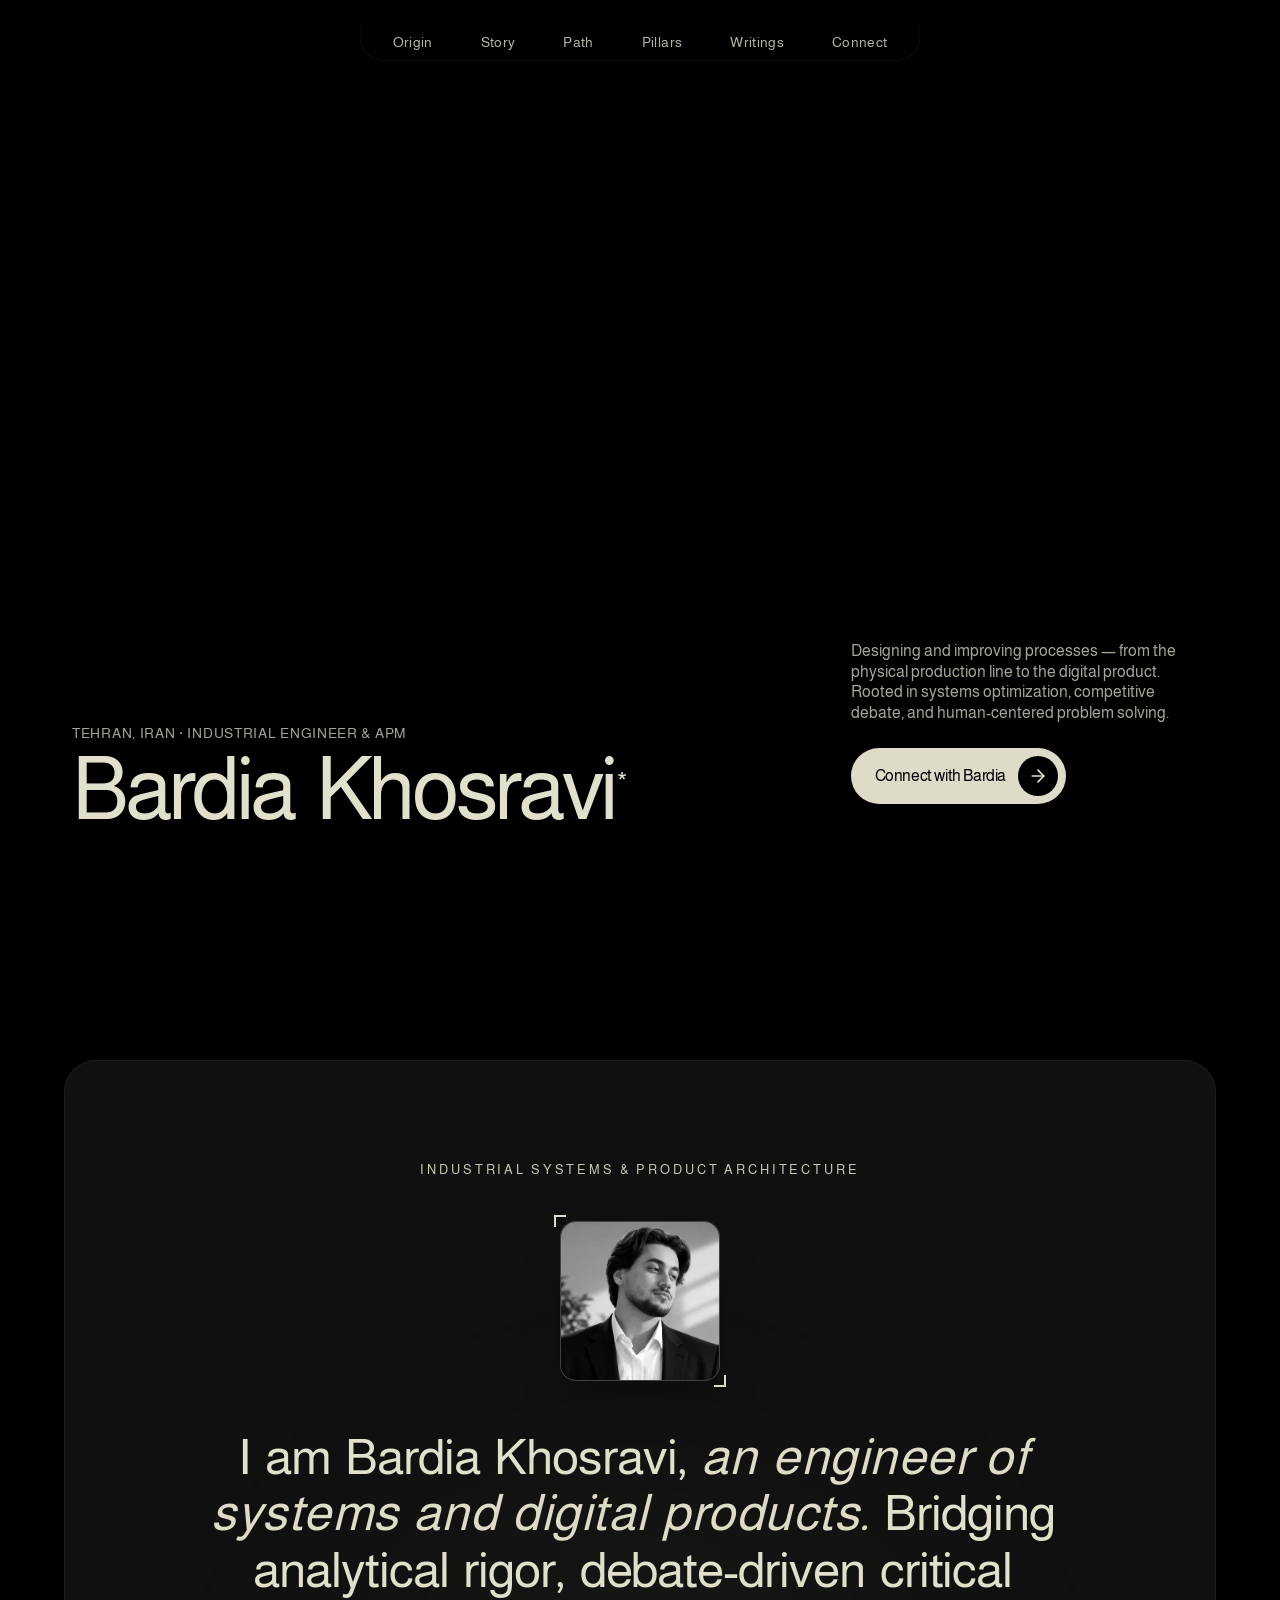
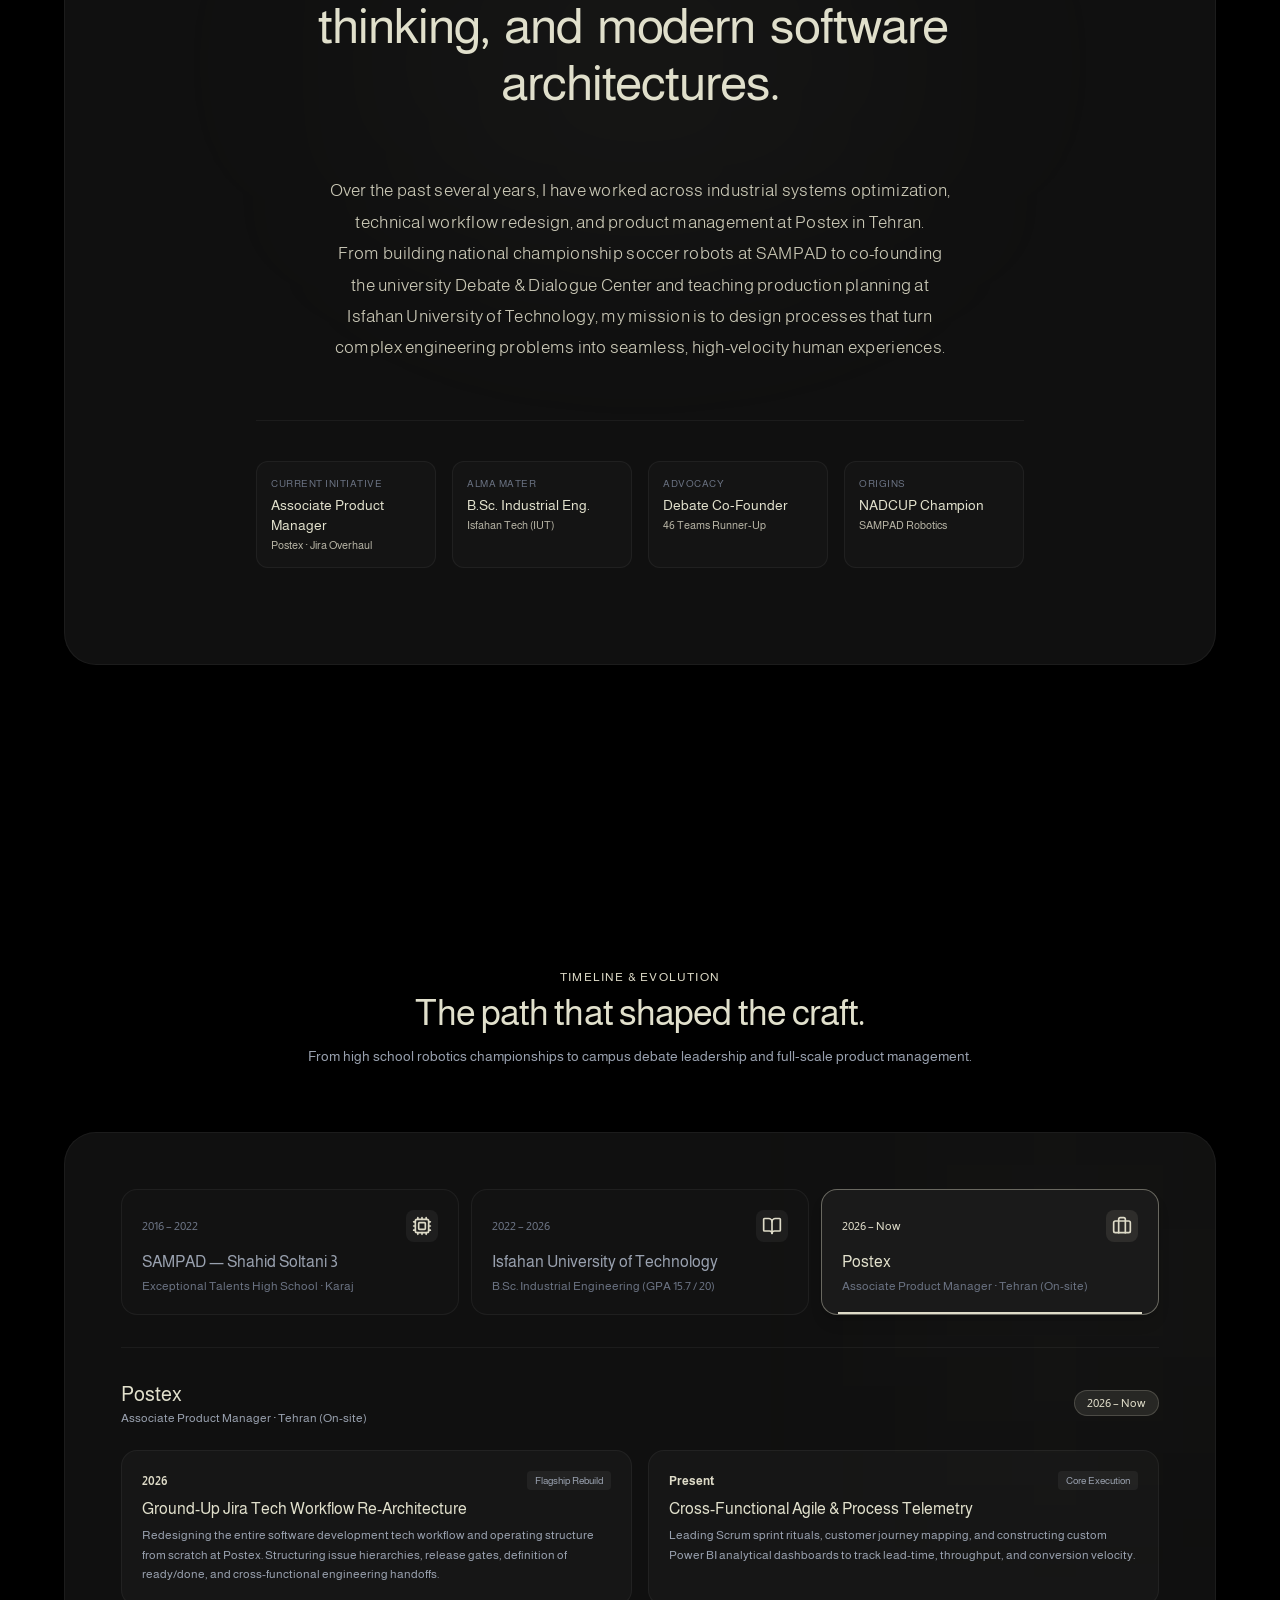
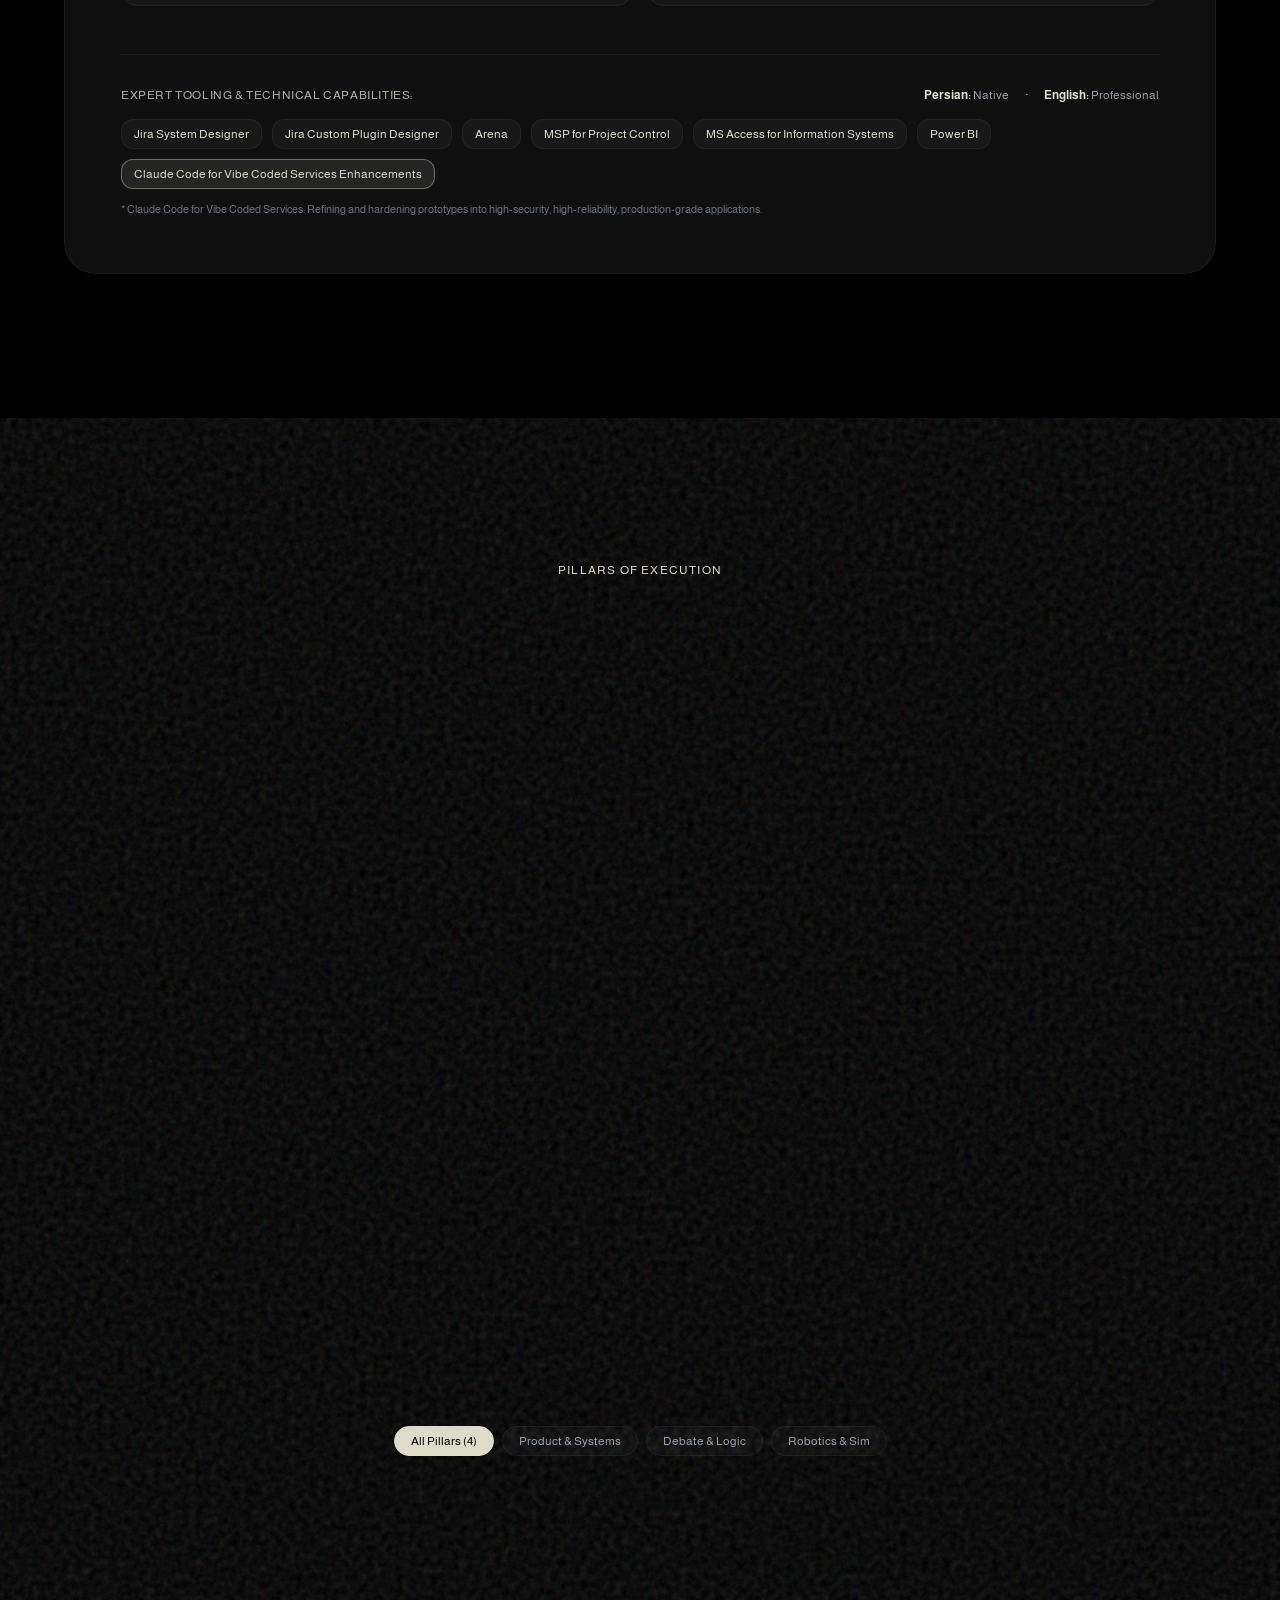
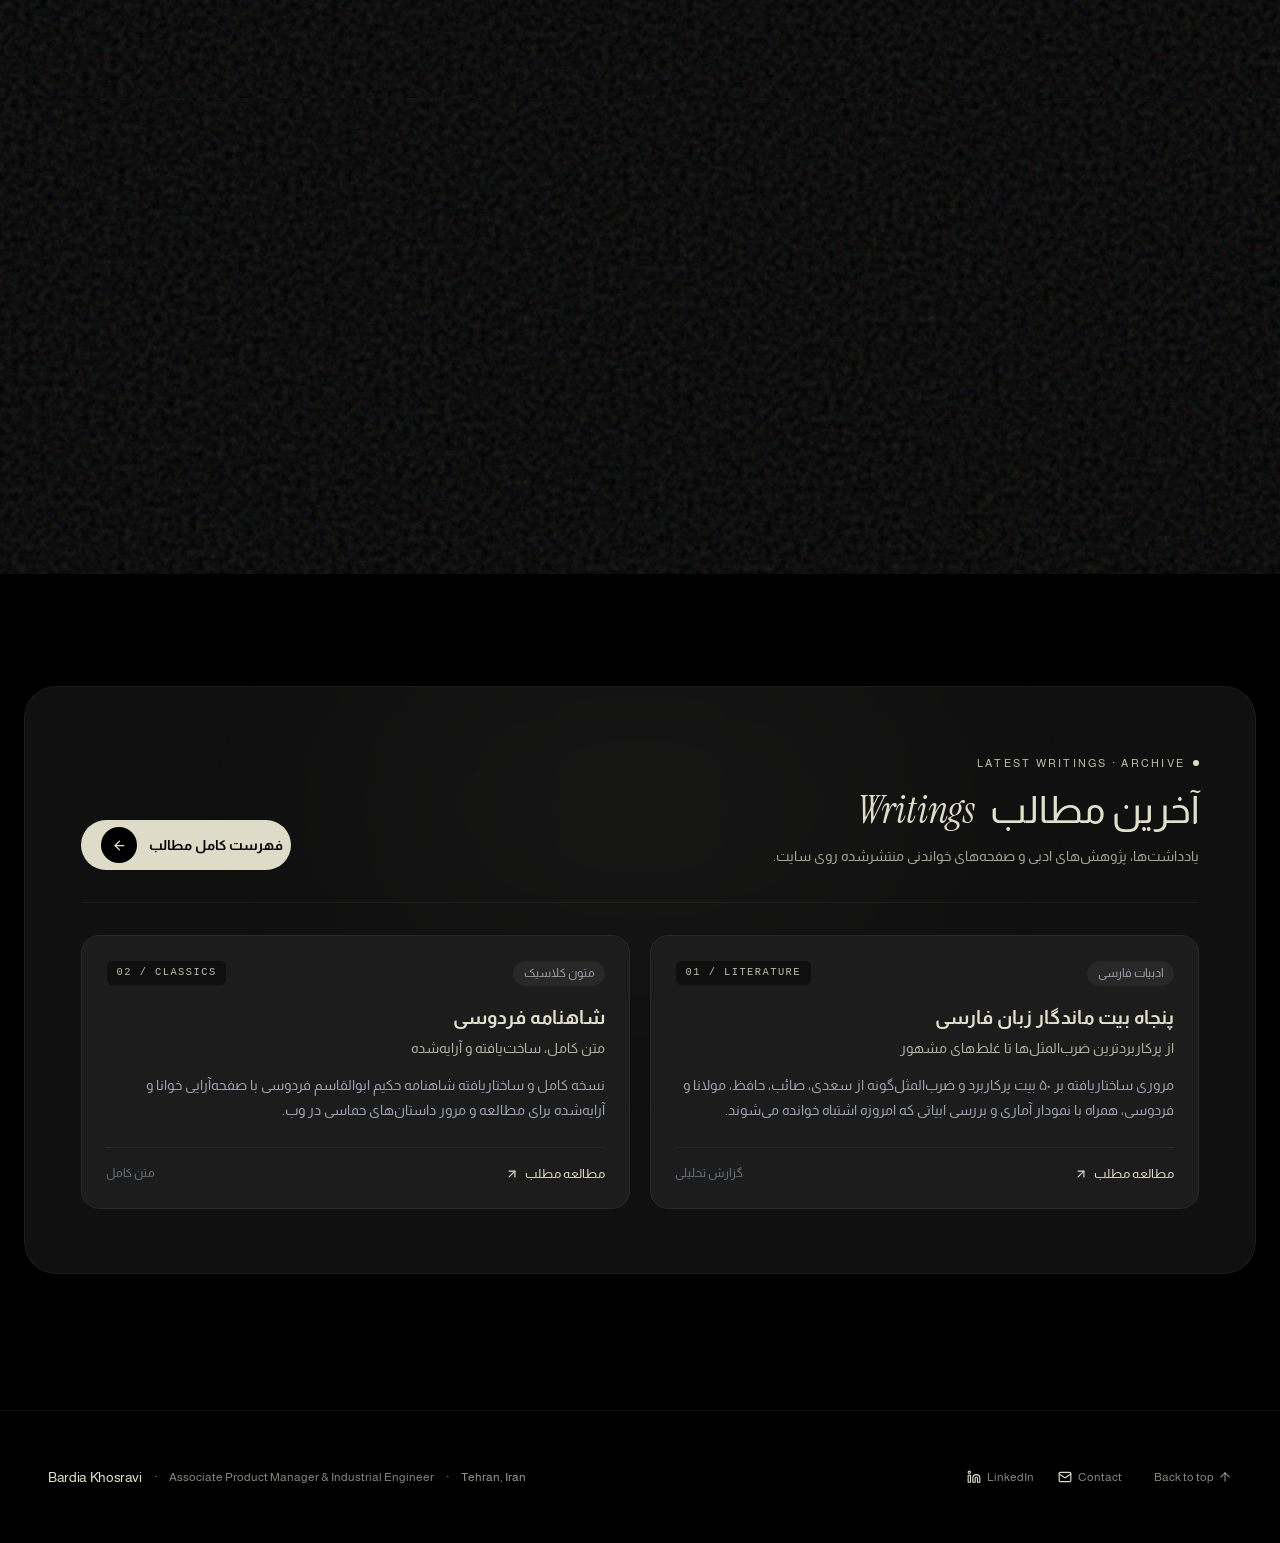
==== index.html @ 08fd9e4e "Add files via upload" ====
<!doctype html>
<html lang="en">
  <head>
    <meta charset="UTF-8" />
    <meta name="viewport" content="width=device-width, initial-scale=1.0" />
    <title>Bardia Khosravi — Associate Product Manager & Industrial Engineer</title>
    <meta name="description" content="Designing and improving processes — from the production line to the digital product." />
    <meta property="og:title" content="Bardia Khosravi — Associate Product Manager & Industrial Engineer" />
    <meta property="og:description" content="Designing and improving processes — from the production line to the digital product." />
    <meta property="og:type" content="profile" />
    <meta name="twitter:card" content="summary_large_image" />
    <link rel="preconnect" href="https://fonts.googleapis.com" />
    <link rel="preconnect" href="https://fonts.gstatic.com" crossorigin />
    <link href="https://fonts.googleapis.com/css2?family=Almarai:wght@300;400;700;800&family=Instrument+Serif:ital@1&family=Vazirmatn:wght@300;400;500;600;700&display=swap" rel="stylesheet" />
    <script type="module" crossorigin src="/assets/index-v7Kq2mXa.js"></script>
    <link rel="stylesheet" crossorigin href="/assets/index-v7Zr9pLd.css">
    <style>
      .bk-fa {
        font-family: 'Vazirmatn', 'Almarai', -apple-system, BlinkMacSystemFont, sans-serif;
      }
      #writings {
        background-color: #000000;
        position: relative;
        padding: 5rem 1rem 7rem;
        overflow: hidden;
      }
      @media (min-width: 768px) {
        #writings {
          padding: 7rem 1.5rem 8.5rem;
        }
      }
      .bk-writings-shell {
        max-width: 80rem;
        margin: 0 auto;
        background-color: #101010;
        border: 1px solid rgba(255, 255, 255, 0.05);
        border-radius: 1.5rem;
        padding: 2rem 1.25rem;
        position: relative;
        overflow: hidden;
      }
      @media (min-width: 640px) {
        .bk-writings-shell {
          padding: 3rem 2.25rem;
        }
      }
      @media (min-width: 768px) {
        .bk-writings-shell {
          border-radius: 2rem;
          padding: 4rem 3.5rem;
        }
      }
      .bk-writings-glow {
        position: absolute;
        top: 0;
        left: 50%;
        transform: translateX(-50%);
        width: 540px;
        height: 240px;
        background: rgba(222, 219, 200, 0.04);
        filter: blur(120px);
        border-radius: 9999px;
        pointer-events: none;
      }
      .bk-writings-header {
        position: relative;
        z-index: 1;
        display: flex;
        flex-direction: column;
        gap: 1.5rem;
        align-items: flex-start;
        justify-content: space-between;
        padding-bottom: 2rem;
        border-bottom: 1px solid rgba(255, 255, 255, 0.05);
        margin-bottom: 2rem;
      }
      @media (min-width: 768px) {
        .bk-writings-header {
          flex-direction: row-reverse;
          align-items: flex-end;
        }
      }
      .bk-writings-heading-block {
        direction: rtl;
        text-align: right;
      }
      .bk-writings-kicker {
        display: inline-flex;
        align-items: center;
        gap: 0.5rem;
        font-family: ui-monospace, SFMono-Regular, Menlo, Monaco, Consolas, monospace;
        font-size: 0.7rem;
        letter-spacing: 0.2em;
        text-transform: uppercase;
        color: rgba(222, 219, 200, 0.85);
        margin-bottom: 0.75rem;
      }
      .bk-writings-dot {
        width: 6px;
        height: 6px;
        border-radius: 9999px;
        background-color: #dedbc8;
      }
      .bk-writings-title {
        color: #e1e0cc;
        font-size: 1.75rem;
        line-height: 1.3;
        font-weight: 500;
        margin: 0;
      }
      @media (min-width: 768px) {
        .bk-writings-title {
          font-size: 2.35rem;
        }
      }
      .bk-writings-title-serif {
        font-family: 'Instrument Serif', serif;
        font-style: italic;
        color: #dedbc8;
        font-weight: 400;
        margin-right: 0.5rem;
        font-size: 1.05em;
      }
      .bk-writings-sub {
        color: rgba(222, 219, 200, 0.72);
        font-size: 0.9rem;
        line-height: 1.8;
        margin: 0.6rem 0 0;
        max-width: 34rem;
      }
      .bk-archive-btn {
        display: inline-flex;
        align-items: center;
        gap: 0.75rem;
        background-color: #dedbc8;
        color: #000000;
        font-weight: 600;
        font-size: 0.875rem;
        padding: 0.45rem 0.5rem 0.45rem 1.25rem;
        border-radius: 9999px;
        text-decoration: none;
        transition: background-color 0.25s ease, gap 0.25s ease, transform 0.25s ease;
        white-space: nowrap;
        flex-shrink: 0;
        direction: rtl;
      }
      .bk-archive-btn:hover {
        background-color: #eae7d5;
        gap: 1rem;
      }
      .bk-archive-btn-icon {
        width: 2.25rem;
        height: 2.25rem;
        border-radius: 9999px;
        background-color: #000000;
        color: #e1e0cc;
        display: inline-flex;
        align-items: center;
        justify-content: center;
        transition: transform 0.25s ease;
      }
      .bk-archive-btn:hover .bk-archive-btn-icon {
        transform: scale(1.08);
      }
      .bk-writings-grid {
        position: relative;
        z-index: 1;
        display: grid;
        grid-template-columns: 1fr;
        gap: 1rem;
        direction: rtl;
      }
      @media (min-width: 768px) {
        .bk-writings-grid {
          grid-template-columns: repeat(2, minmax(0, 1fr));
          gap: 1.25rem;
        }
      }
      .bk-article-card {
        display: flex;
        flex-direction: column;
        justify-content: space-between;
        background-color: #1c1c1c;
        border: 1px solid rgba(255, 255, 255, 0.06);
        border-radius: 1.15rem;
        padding: 1.5rem;
        text-decoration: none;
        transition: border-color 0.28s ease, background-color 0.28s ease, transform 0.28s ease;
      }
      .bk-article-card:hover {
        background-color: #232323;
        border-color: rgba(222, 219, 200, 0.42);
        transform: translateY(-2px);
      }
      .bk-card-top {
        display: flex;
        align-items: center;
        justify-content: space-between;
        gap: 0.75rem;
        margin-bottom: 1.15rem;
      }
      .bk-card-badge {
        font-family: ui-monospace, SFMono-Regular, Menlo, Monaco, Consolas, monospace;
        font-size: 0.65rem;
        letter-spacing: 0.14em;
        text-transform: uppercase;
        color: rgba(222, 219, 200, 0.85);
        background: rgba(0, 0, 0, 0.45);
        border: 1px solid rgba(255, 255, 255, 0.06);
        padding: 0.25rem 0.6rem;
        border-radius: 0.4rem;
        direction: ltr;
      }
      .bk-card-cat {
        font-size: 0.72rem;
        color: #9ca3af;
        background: rgba(255, 255, 255, 0.05);
        padding: 0.25rem 0.65rem;
        border-radius: 9999px;
      }
      .bk-card-title {
        color: #e1e0cc;
        font-size: 1.2rem;
        font-weight: 600;
        line-height: 1.5;
        margin: 0 0 0.35rem;
      }
      .bk-card-subtitle {
        color: rgba(222, 219, 200, 0.78);
        font-size: 0.85rem;
        margin: 0 0 0.85rem;
      }
      .bk-card-desc {
        color: #9ca3af;
        font-size: 0.85rem;
        line-height: 1.85;
        margin: 0;
      }
      .bk-card-footer {
        margin-top: 1.5rem;
        padding-top: 1rem;
        border-top: 1px solid rgba(255, 255, 255, 0.06);
        display: flex;
        align-items: center;
        justify-content: space-between;
        gap: 0.75rem;
      }
      .bk-card-cta {
        display: inline-flex;
        align-items: center;
        gap: 0.4rem;
        color: #dedbc8;
        font-size: 0.82rem;
        font-weight: 500;
        transition: color 0.2s ease;
      }
      .bk-article-card:hover .bk-card-cta {
        color: #ffffff;
      }
      .bk-card-meta {
        font-size: 0.72rem;
        color: #6b7280;
      }
    </style>
  </head>
  <body>
    <div id="root"></div>
    <script src="/articles-data.js"></script>
    <script>
      (function () {
        var fallbackArticles = [
          {
            id: 'famous-persian-couplets',
            number: '01',
            badge: '01 / LITERATURE',
            category: 'ادبیات فارسی',
            format: 'گزارش تحلیلی',
            title: 'پنجاه بیت ماندگار زبان فارسی',
            subtitle: 'از پرکاربردترین ضرب‌المثل‌ها تا غلط‌های مشهور',
            description: 'مروری ساختاریافته بر ۵۰ بیت پرکاربرد و ضرب‌المثل‌گونه از سعدی، صائب، حافظ، مولانا و فردوسی، همراه با نمودار آماری و بررسی ابیاتی که امروزه اشتباه خوانده می‌شوند.',
            url: '/famous-persian-couplets.html'
          },
          {
            id: 'shahnameh',
            number: '02',
            badge: '02 / CLASSICS',
            category: 'متون کلاسیک',
            format: 'متن کامل',
            title: 'شاهنامه فردوسی',
            subtitle: 'متن کامل، ساخت‌یافته و آرایه‌شده',
            description: 'نسخه کامل و ساختاریافته شاهنامه حکیم ابوالقاسم فردوسی با صفحه‌آرایی خوانا و آرایه‌شده برای مطالعه و مرور داستان‌های حماسی در وب.',
            url: '/shahnameh.html'
          }
        ];

        function escapeHtml(str) {
          return String(str || '')
            .replace(/&/g, '&amp;')
            .replace(/</g, '&lt;')
            .replace(/>/g, '&gt;')
            .replace(/"/g, '&quot;');
        }

        function buildWritingsSection() {
          var articles = Array.isArray(window.SITE_ARTICLES) && window.SITE_ARTICLES.length
            ? window.SITE_ARTICLES.slice(0, 4)
            : fallbackArticles;

          var cardsHtml = articles.map(function (item) {
            return (
              '<a class="bk-article-card bk-fa" href="' + escapeHtml(item.url) + '">' +
                '<div>' +
                  '<div class="bk-card-top">' +
                    '<span class="bk-card-cat">' + escapeHtml(item.category) + '</span>' +
                    '<span class="bk-card-badge">' + escapeHtml(item.badge) + '</span>' +
                  '</div>' +
                  '<h3 class="bk-card-title">' + escapeHtml(item.title) + '</h3>' +
                  (item.subtitle ? '<p class="bk-card-subtitle">' + escapeHtml(item.subtitle) + '</p>' : '') +
                  '<p class="bk-card-desc">' + escapeHtml(item.description) + '</p>' +
                '</div>' +
                '<div class="bk-card-footer">' +
                  '<span class="bk-card-cta">' +
                    '<span>مطالعه مطلب</span>' +
                    '<svg width="14" height="14" viewBox="0 0 24 24" fill="none" stroke="currentColor" stroke-width="2" stroke-linecap="round" stroke-linejoin="round" aria-hidden="true"><path d="M7 17 17 7"/><path d="M7 7h10v10"/></svg>' +
                  '</span>' +
                  '<span class="bk-card-meta">' + escapeHtml(item.format || 'HTML') + '</span>' +
                '</div>' +
              '</a>'
            );
          }).join('');

          var section = document.createElement('section');
          section.id = 'writings';
          section.setAttribute('aria-label', 'آخرین مطالب');
          section.innerHTML =
            '<div class="bk-writings-shell">' +
              '<div class="bk-writings-glow" aria-hidden="true"></div>' +
              '<div class="bk-writings-header">' +
                '<div class="bk-writings-heading-block bk-fa">' +
                  '<div class="bk-writings-kicker"><span class="bk-writings-dot"></span><span>LATEST WRITINGS · ARCHIVE</span></div>' +
                  '<h2 class="bk-writings-title">آخرین مطالب <span class="bk-writings-title-serif">Writings</span></h2>' +
                  '<p class="bk-writings-sub">یادداشت‌ها، پژوهش‌های ادبی و صفحه‌های خواندنی منتشرشده روی سایت.</p>' +
                '</div>' +
                '<a class="bk-archive-btn bk-fa" href="/articles.html">' +
                  '<span>فهرست کامل مطالب</span>' +
                  '<span class="bk-archive-btn-icon" aria-hidden="true">' +
                    '<svg width="15" height="15" viewBox="0 0 24 24" fill="none" stroke="currentColor" stroke-width="2" stroke-linecap="round" stroke-linejoin="round"><path d="M19 12H5"/><path d="m12 19-7-7 7-7"/></svg>' +
                  '</span>' +
                '</a>' +
              '</div>' +
              '<div class="bk-writings-grid">' + cardsHtml + '</div>' +
            '</div>';
          return section;
        }

        function mountWritings() {
          var footer = document.querySelector('#root footer');
          if (!footer) return false;

          if (!document.getElementById('writings')) {
            footer.parentNode.insertBefore(buildWritingsSection(), footer);
          }

          var nav = document.querySelector('#root header nav');
          if (nav && !nav.querySelector('[data-bk-nav="writings"]')) {
            var btn = document.createElement('button');
            btn.type = 'button';
            btn.setAttribute('data-bk-nav', 'writings');
            btn.textContent = 'Writings';
            btn.style.color = 'rgba(225, 224, 204, 0.8)';
            btn.className = 'text-[10px] sm:text-xs md:text-sm font-normal tracking-wide transition-colors duration-200 cursor-pointer whitespace-nowrap focus:outline-none';
            btn.addEventListener('mouseenter', function () { btn.style.color = '#E1E0CC'; });
            btn.addEventListener('mouseleave', function () { btn.style.color = 'rgba(225, 224, 204, 0.8)'; });
            btn.addEventListener('click', function () {
              var target = document.getElementById('writings');
              if (target) target.scrollIntoView({ behavior: 'smooth' });
            });
            var lastBtn = nav.lastElementChild;
            if (lastBtn) {
              nav.insertBefore(btn, lastBtn);
            } else {
              nav.appendChild(btn);
            }
          }

          return true;
        }

        if (!mountWritings()) {
          var observer = new MutationObserver(function () {
            if (mountWritings()) {
              observer.disconnect();
            }
          });
          observer.observe(document.getElementById('root'), { childList: true, subtree: true });
        }
      })();
    </script>
  </body>
</html>
---- assets/index-v7Zr9pLd.css ----
/*! tailwindcss v4.3.3 | MIT License | https://tailwindcss.com */
@layer properties{@supports (((-webkit-hyphens:none)) and (not (margin-trim:inline))) or ((-moz-orient:inline) and (not (color:rgb(from red r g b)))){*,:before,:after,::backdrop{--tw-translate-x:0;--tw-translate-y:0;--tw-translate-z:0;--tw-space-y-reverse:0;--tw-border-style:solid;--tw-gradient-position:initial;--tw-gradient-from:#0000;--tw-gradient-via:#0000;--tw-gradient-to:#0000;--tw-gradient-stops:initial;--tw-gradient-via-stops:initial;--tw-gradient-from-position:0%;--tw-gradient-via-position:50%;--tw-gradient-to-position:100%;--tw-leading:initial;--tw-font-weight:initial;--tw-tracking:initial;--tw-shadow:0 0 #0000;--tw-shadow-color:initial;--tw-shadow-alpha:100%;--tw-inset-shadow:0 0 #0000;--tw-inset-shadow-color:initial;--tw-inset-shadow-alpha:100%;--tw-ring-color:initial;--tw-ring-shadow:0 0 #0000;--tw-inset-ring-color:initial;--tw-inset-ring-shadow:0 0 #0000;--tw-ring-inset:initial;--tw-ring-offset-width:0px;--tw-ring-offset-color:#fff;--tw-ring-offset-shadow:0 0 #0000;--tw-blur:initial;--tw-brightness:initial;--tw-contrast:initial;--tw-grayscale:initial;--tw-hue-rotate:initial;--tw-invert:initial;--tw-opacity:initial;--tw-saturate:initial;--tw-sepia:initial;--tw-drop-shadow:initial;--tw-drop-shadow-color:initial;--tw-drop-shadow-alpha:100%;--tw-drop-shadow-size:initial;--tw-backdrop-blur:initial;--tw-backdrop-brightness:initial;--tw-backdrop-contrast:initial;--tw-backdrop-grayscale:initial;--tw-backdrop-hue-rotate:initial;--tw-backdrop-invert:initial;--tw-backdrop-opacity:initial;--tw-backdrop-saturate:initial;--tw-backdrop-sepia:initial;--tw-duration:initial;--tw-scale-x:1;--tw-scale-y:1;--tw-scale-z:1}}}@layer theme{:root,:host{--font-sans:-apple-system, BlinkMacSystemFont, "Segoe UI", Roboto, "Helvetica Neue", "Noto Sans", Arial, sans-serif, "Apple Color Emoji", "Segoe UI Emoji", "Segoe UI Symbol", "Noto Color Emoji";--font-serif:"Instrument Serif", serif;--font-mono:ui-monospace, SFMono-Regular, Menlo, Monaco, Consolas, "Liberation Mono", "Courier New", monospace;--color-green-400:oklch(79.2% .209 151.711);--color-emerald-300:oklch(84.5% .143 164.978);--color-emerald-400:oklch(76.5% .177 163.223);--color-gray-200:oklch(92.8% .006 264.531);--color-gray-300:oklch(87.2% .01 258.338);--color-gray-400:oklch(70.7% .022 261.325);--color-gray-500:oklch(55.1% .027 264.364);--color-black:#000;--color-white:#fff;--spacing:.25rem;--container-md:28rem;--container-xl:36rem;--container-2xl:42rem;--container-3xl:48rem;--container-4xl:56rem;--container-6xl:72rem;--container-7xl:80rem;--text-xs:.75rem;--text-xs--line-height:calc(1 / .75);--text-sm:.875rem;--text-sm--line-height:calc(1.25 / .875);--text-base:1rem;--text-base--line-height:calc(1.5 / 1);--text-lg:1.125rem;--text-lg--line-height:calc(1.75 / 1.125);--text-xl:1.25rem;--text-xl--line-height:calc(1.75 / 1.25);--text-2xl:1.5rem;--text-2xl--line-height:calc(2 / 1.5);--text-3xl:1.875rem;--text-3xl--line-height:calc(2.25 / 1.875);--text-4xl:2.25rem;--text-4xl--line-height:calc(2.5 / 2.25);--font-weight-light:300;--font-weight-normal:400;--font-weight-medium:500;--font-weight-semibold:600;--font-weight-bold:700;--tracking-tight:-.025em;--tracking-wide:.025em;--tracking-wider:.05em;--tracking-widest:.1em;--leading-tight:1.25;--leading-snug:1.375;--leading-relaxed:1.625;--radius-lg:.5rem;--radius-xl:.75rem;--radius-2xl:1rem;--radius-3xl:1.5rem;--animate-pulse:pulse 2s cubic-bezier(.4, 0, .6, 1) infinite;--blur-sm:8px;--blur-md:12px;--default-transition-duration:.15s;--default-transition-timing-function:cubic-bezier(.4, 0, .2, 1);--default-font-family:var(--font-sans);--default-mono-font-family:var(--font-mono);--color-primary:#dedbc8}}@layer base{*,:after,:before,::backdrop{box-sizing:border-box;border:0 solid;margin:0;padding:0}::file-selector-button{box-sizing:border-box;border:0 solid;margin:0;padding:0}html,:host{-webkit-text-size-adjust:100%;tab-size:4;line-height:1.5;font-family:var(--default-font-family,-apple-system, BlinkMacSystemFont, "Segoe UI", Roboto, "Helvetica Neue", "Noto Sans", Arial, sans-serif, "Apple Color Emoji", "Segoe UI Emoji", "Segoe UI Symbol", "Noto Color Emoji");font-feature-settings:var(--default-font-feature-settings,normal);font-variation-settings:var(--default-font-variation-settings,normal);-webkit-tap-highlight-color:transparent}hr{height:0;color:inherit;border-top-width:1px}abbr:where([title]){-webkit-text-decoration:underline dotted;text-decoration:underline dotted}h1,h2,h3,h4,h5,h6{font-size:inherit;font-weight:inherit}a{color:inherit;-webkit-text-decoration:inherit;-webkit-text-decoration:inherit;-webkit-text-decoration:inherit;-webkit-text-decoration:inherit;text-decoration:inherit}b,strong{font-weight:bolder}code,kbd,samp,pre{font-family:var(--default-mono-font-family,ui-monospace, SFMono-Regular, Menlo, Monaco, Consolas, "Liberation Mono", "Courier New", monospace);font-feature-settings:var(--default-mono-font-feature-settings,normal);font-variation-settings:var(--default-mono-font-variation-settings,normal);font-size:1em}small{font-size:80%}sub,sup{vertical-align:baseline;font-size:75%;line-height:0;position:relative}sub{bottom:-.25em}sup{top:-.5em}table{text-indent:0;border-color:inherit;border-collapse:collapse}:-moz-focusring:where(:not(iframe)){outline:auto}progress{vertical-align:baseline}summary{display:list-item}ol,ul,menu{list-style:none}img,svg,video,canvas,audio,iframe,embed,object{vertical-align:middle;display:block}img,video{max-width:100%;height:auto}button,input,select,optgroup,textarea{font:inherit;font-feature-settings:inherit;font-variation-settings:inherit;letter-spacing:inherit;color:inherit;opacity:1;background-color:#0000;border-radius:0}::file-selector-button{font:inherit;font-feature-settings:inherit;font-variation-settings:inherit;letter-spacing:inherit;color:inherit;opacity:1;background-color:#0000;border-radius:0}:where(select:is([multiple],[size])) optgroup{font-weight:bolder}:where(select:is([multiple],[size])) optgroup option{padding-inline-start:20px}::file-selector-button{margin-inline-end:4px}::placeholder{opacity:1}@supports (not ((-webkit-appearance:-apple-pay-button))) or (contain-intrinsic-size:1px){::placeholder{color:currentColor}@supports (color:color-mix(in lab, red, red)){::placeholder{color:color-mix(in oklab, currentcolor 50%, transparent)}}}textarea{resize:vertical}::-webkit-search-decoration{-webkit-appearance:none}::-webkit-date-and-time-value{min-height:1lh;text-align:inherit}::-webkit-datetime-edit{display:inline-flex}::-webkit-datetime-edit-fields-wrapper{padding:0}::-webkit-datetime-edit{padding-block:0}::-webkit-datetime-edit-year-field{padding-block:0}::-webkit-datetime-edit-month-field{padding-block:0}::-webkit-datetime-edit-day-field{padding-block:0}::-webkit-datetime-edit-hour-field{padding-block:0}::-webkit-datetime-edit-minute-field{padding-block:0}::-webkit-datetime-edit-second-field{padding-block:0}::-webkit-datetime-edit-millisecond-field{padding-block:0}::-webkit-datetime-edit-meridiem-field{padding-block:0}::-webkit-calendar-picker-indicator{line-height:1}:-moz-ui-invalid{box-shadow:none}button,input:where([type=button],[type=reset],[type=submit]){appearance:button}::file-selector-button{appearance:button}::-webkit-inner-spin-button{height:auto}::-webkit-outer-spin-button{height:auto}[hidden]:where(:not([hidden=until-found])){display:none!important}}@layer components;@layer utilities{.pointer-events-none{pointer-events:none}.absolute{position:absolute}.fixed{position:fixed}.relative{position:relative}.inset-0{inset:0}.-top-1\.5{top:calc(var(--spacing) * -1.5)}.top-0{top:0}.top-1\/2{top:50%}.top-4{top:calc(var(--spacing) * 4)}.top-6{top:calc(var(--spacing) * 6)}.top-\[0\.65em\]{top:.65em}.-right-1\.5{right:calc(var(--spacing) * -1.5)}.-right-\[0\.3em\]{right:-.3em}.right-0{right:0}.right-4{right:calc(var(--spacing) * 4)}.right-6{right:calc(var(--spacing) * 6)}.-bottom-1\.5{bottom:calc(var(--spacing) * -1.5)}.bottom-0{bottom:0}.-left-1\.5{left:calc(var(--spacing) * -1.5)}.left-0{left:0}.left-1\/2{left:50%}.left-4{left:calc(var(--spacing) * 4)}.-z-10{z-index:calc(10 * -1)}.z-10{z-index:10}.z-20{z-index:20}.z-50{z-index:50}.z-\[1\]{z-index:1}.z-\[2\]{z-index:2}.container{width:100%}@media (width>=40rem){.container{max-width:40rem}}@media (width>=48rem){.container{max-width:48rem}}@media (width>=64rem){.container{max-width:64rem}}@media (width>=80rem){.container{max-width:80rem}}@media (width>=96rem){.container{max-width:96rem}}.m-0{margin:0}.mx-auto{margin-inline:auto}.my-auto{margin-block:auto}.mt-0\.5{margin-top:calc(var(--spacing) * .5)}.mt-1{margin-top:var(--spacing)}.mt-1\.5{margin-top:calc(var(--spacing) * 1.5)}.mt-3{margin-top:calc(var(--spacing) * 3)}.mt-4{margin-top:calc(var(--spacing) * 4)}.mt-5{margin-top:calc(var(--spacing) * 5)}.mt-10{margin-top:calc(var(--spacing) * 10)}.mt-12{margin-top:calc(var(--spacing) * 12)}.mt-14{margin-top:calc(var(--spacing) * 14)}.mr-\[0\.25em\]{margin-right:.25em}.mr-\[0\.28em\]{margin-right:.28em}.mb-1\.5{margin-bottom:calc(var(--spacing) * 1.5)}.mb-2{margin-bottom:calc(var(--spacing) * 2)}.mb-3{margin-bottom:calc(var(--spacing) * 3)}.mb-4{margin-bottom:calc(var(--spacing) * 4)}.mb-5{margin-bottom:calc(var(--spacing) * 5)}.mb-6{margin-bottom:calc(var(--spacing) * 6)}.mb-8{margin-bottom:calc(var(--spacing) * 8)}.mb-10{margin-bottom:calc(var(--spacing) * 10)}.mb-12{margin-bottom:calc(var(--spacing) * 12)}.ml-2{margin-left:calc(var(--spacing) * 2)}.line-clamp-1{-webkit-line-clamp:1;-webkit-box-orient:vertical;display:-webkit-box;overflow:hidden}.block{display:block}.flex{display:flex}.grid{display:grid}.hidden{display:none}.inline{display:inline}.inline-block{display:inline-block}.inline-flex{display:inline-flex}.h-0\.5{height:calc(var(--spacing) * .5)}.h-1\.5{height:calc(var(--spacing) * 1.5)}.h-3{height:calc(var(--spacing) * 3)}.h-3\.5{height:calc(var(--spacing) * 3.5)}.h-4{height:calc(var(--spacing) * 4)}.h-5{height:calc(var(--spacing) * 5)}.h-6{height:calc(var(--spacing) * 6)}.h-8{height:calc(var(--spacing) * 8)}.h-9{height:calc(var(--spacing) * 9)}.h-10{height:calc(var(--spacing) * 10)}.h-12{height:calc(var(--spacing) * 12)}.h-14{height:calc(var(--spacing) * 14)}.h-32{height:calc(var(--spacing) * 32)}.h-80{height:calc(var(--spacing) * 80)}.h-\[320px\]{height:320px}.h-\[400px\]{height:400px}.h-full{height:100%}.h-screen{height:100vh}.min-h-screen{min-height:100vh}.w-1\.5{width:calc(var(--spacing) * 1.5)}.w-3{width:calc(var(--spacing) * 3)}.w-3\.5{width:calc(var(--spacing) * 3.5)}.w-4{width:calc(var(--spacing) * 4)}.w-5{width:calc(var(--spacing) * 5)}.w-6{width:calc(var(--spacing) * 6)}.w-8{width:calc(var(--spacing) * 8)}.w-9{width:calc(var(--spacing) * 9)}.w-10{width:calc(var(--spacing) * 10)}.w-12{width:calc(var(--spacing) * 12)}.w-14{width:calc(var(--spacing) * 14)}.w-32{width:calc(var(--spacing) * 32)}.w-80{width:calc(var(--spacing) * 80)}.w-\[550px\]{width:550px}.w-full{width:100%}.max-w-2xl{max-width:var(--container-2xl)}.max-w-3xl{max-width:var(--container-3xl)}.max-w-4xl{max-width:var(--container-4xl)}.max-w-6xl{max-width:var(--container-6xl)}.max-w-7xl{max-width:var(--container-7xl)}.max-w-\[110px\]{max-width:110px}.max-w-md{max-width:var(--container-md)}.max-w-xl{max-width:var(--container-xl)}.flex-1{flex:1}.shrink-0{flex-shrink:0}.-translate-x-1\/2{--tw-translate-x:calc(calc(1 / 2 * 100%) * -1);translate:var(--tw-translate-x) var(--tw-translate-y)}.-translate-y-1\/2{--tw-translate-y:calc(calc(1 / 2 * 100%) * -1);translate:var(--tw-translate-x) var(--tw-translate-y)}.-rotate-45{rotate:-45deg}.animate-pulse{animation:var(--animate-pulse)}.cursor-default{cursor:default}.cursor-pointer{cursor:pointer}.resize-none{resize:none}.list-decimal{list-style-type:decimal}.list-disc{list-style-type:disc}.grid-cols-1{grid-template-columns:repeat(1,minmax(0,1fr))}.grid-cols-2{grid-template-columns:repeat(2,minmax(0,1fr))}.flex-col{flex-direction:column}.flex-wrap{flex-wrap:wrap}.items-center{align-items:center}.items-end{align-items:flex-end}.items-start{align-items:flex-start}.items-stretch{align-items:stretch}.justify-between{justify-content:space-between}.justify-center{justify-content:center}.justify-end{justify-content:flex-end}.gap-1{gap:var(--spacing)}.gap-1\.5{gap:calc(var(--spacing) * 1.5)}.gap-2{gap:calc(var(--spacing) * 2)}.gap-2\.5{gap:calc(var(--spacing) * 2.5)}.gap-3{gap:calc(var(--spacing) * 3)}.gap-3\.5{gap:calc(var(--spacing) * 3.5)}.gap-4{gap:calc(var(--spacing) * 4)}.gap-5{gap:calc(var(--spacing) * 5)}.gap-6{gap:calc(var(--spacing) * 6)}:where(.space-y-1>:not(:last-child)){--tw-space-y-reverse:0;margin-block-start:calc(var(--spacing) * var(--tw-space-y-reverse));margin-block-end:calc(var(--spacing) * calc(1 - var(--tw-space-y-reverse)))}:where(.space-y-2>:not(:last-child)){--tw-space-y-reverse:0;margin-block-start:calc(calc(var(--spacing) * 2) * var(--tw-space-y-reverse));margin-block-end:calc(calc(var(--spacing) * 2) * calc(1 - var(--tw-space-y-reverse)))}:where(.space-y-2\.5>:not(:last-child)){--tw-space-y-reverse:0;margin-block-start:calc(calc(var(--spacing) * 2.5) * var(--tw-space-y-reverse));margin-block-end:calc(calc(var(--spacing) * 2.5) * calc(1 - var(--tw-space-y-reverse)))}:where(.space-y-3>:not(:last-child)){--tw-space-y-reverse:0;margin-block-start:calc(calc(var(--spacing) * 3) * var(--tw-space-y-reverse));margin-block-end:calc(calc(var(--spacing) * 3) * calc(1 - var(--tw-space-y-reverse)))}:where(.space-y-4>:not(:last-child)){--tw-space-y-reverse:0;margin-block-start:calc(calc(var(--spacing) * 4) * var(--tw-space-y-reverse));margin-block-end:calc(calc(var(--spacing) * 4) * calc(1 - var(--tw-space-y-reverse)))}.truncate{text-overflow:ellipsis;white-space:nowrap;overflow:hidden}.overflow-hidden{overflow:hidden}.overflow-y-auto{overflow-y:auto}.rounded{border-radius:.25rem}.rounded-2xl{border-radius:var(--radius-2xl)}.rounded-3xl{border-radius:var(--radius-3xl)}.rounded-full{border-radius:2147483647px}.rounded-lg{border-radius:var(--radius-lg)}.rounded-xl{border-radius:var(--radius-xl)}.rounded-b-2xl{border-bottom-right-radius:var(--radius-2xl);border-bottom-left-radius:var(--radius-2xl)}.border{border-style:var(--tw-border-style);border-width:1px}.border-x{border-inline-style:var(--tw-border-style);border-inline-width:1px}.border-t{border-top-style:var(--tw-border-style);border-top-width:1px}.border-t-2{border-top-style:var(--tw-border-style);border-top-width:2px}.border-r-2{border-right-style:var(--tw-border-style);border-right-width:2px}.border-b{border-bottom-style:var(--tw-border-style);border-bottom-width:1px}.border-b-2{border-bottom-style:var(--tw-border-style);border-bottom-width:2px}.border-l-2{border-left-style:var(--tw-border-style);border-left-width:2px}.border-\[\#DEDBC8\]\/15{border-color:oklab(88.8652% -.00426707 .0253293/.15)}.border-\[\#DEDBC8\]\/20{border-color:oklab(88.8652% -.00426707 .0253293/.2)}.border-primary{border-color:var(--color-primary)}.border-primary\/20{border-color:#dedbc833}@supports (color:color-mix(in lab, red, red)){.border-primary\/20{border-color:color-mix(in oklab, var(--color-primary) 20%, transparent)}}.border-primary\/40{border-color:#dedbc866}@supports (color:color-mix(in lab, red, red)){.border-primary\/40{border-color:color-mix(in oklab, var(--color-primary) 40%, transparent)}}.border-white\/5{border-color:#ffffff0d}@supports (color:color-mix(in lab, red, red)){.border-white\/5{border-color:color-mix(in oklab, var(--color-white) 5%, transparent)}}.border-white\/10{border-color:#ffffff1a}@supports (color:color-mix(in lab, red, red)){.border-white\/10{border-color:color-mix(in oklab, var(--color-white) 10%, transparent)}}.border-white\/20{border-color:#fff3}@supports (color:color-mix(in lab, red, red)){.border-white\/20{border-color:color-mix(in oklab, var(--color-white) 20%, transparent)}}.bg-\[\#1a1a1a\]{background-color:#1a1a1a}.bg-\[\#1b1b1b\]{background-color:#1b1b1b}.bg-\[\#1c1c1c\]{background-color:#1c1c1c}.bg-\[\#1e1e1e\]{background-color:#1e1e1e}.bg-\[\#2b2b2b\]{background-color:#2b2b2b}.bg-\[\#101010\]{background-color:#101010}.bg-\[\#121212\]{background-color:#121212}.bg-\[\#141414\]{background-color:#141414}.bg-\[\#161616\]{background-color:#161616}.bg-\[\#181818\]{background-color:#181818}.bg-\[\#212121\]{background-color:#212121}.bg-\[\#252525\]{background-color:#252525}.bg-\[\#DEDBC8\]\/10{background-color:oklab(88.8652% -.00426707 .0253293/.1)}.bg-black{background-color:var(--color-black)}.bg-black\/40{background-color:#0006}@supports (color:color-mix(in lab, red, red)){.bg-black\/40{background-color:color-mix(in oklab, var(--color-black) 40%, transparent)}}.bg-black\/50{background-color:#00000080}@supports (color:color-mix(in lab, red, red)){.bg-black\/50{background-color:color-mix(in oklab, var(--color-black) 50%, transparent)}}.bg-black\/60{background-color:#0009}@supports (color:color-mix(in lab, red, red)){.bg-black\/60{background-color:color-mix(in oklab, var(--color-black) 60%, transparent)}}.bg-black\/80{background-color:#000c}@supports (color:color-mix(in lab, red, red)){.bg-black\/80{background-color:color-mix(in oklab, var(--color-black) 80%, transparent)}}.bg-black\/85{background-color:#000000d9}@supports (color:color-mix(in lab, red, red)){.bg-black\/85{background-color:color-mix(in oklab, var(--color-black) 85%, transparent)}}.bg-emerald-400{background-color:var(--color-emerald-400)}.bg-primary{background-color:var(--color-primary)}.bg-primary\/10{background-color:#dedbc81a}@supports (color:color-mix(in lab, red, red)){.bg-primary\/10{background-color:color-mix(in oklab, var(--color-primary) 10%, transparent)}}.bg-primary\/\[0\.02\]{background-color:#dedbc805}@supports (color:color-mix(in lab, red, red)){.bg-primary\/\[0\.02\]{background-color:color-mix(in oklab, var(--color-primary) 2%, transparent)}}.bg-primary\/\[0\.035\]{background-color:#dedbc809}@supports (color:color-mix(in lab, red, red)){.bg-primary\/\[0\.035\]{background-color:color-mix(in oklab, var(--color-primary) 3.5%, transparent)}}.bg-white\/5{background-color:#ffffff0d}@supports (color:color-mix(in lab, red, red)){.bg-white\/5{background-color:color-mix(in oklab, var(--color-white) 5%, transparent)}}.bg-white\/\[0\.01\]{background-color:#ffffff03}@supports (color:color-mix(in lab, red, red)){.bg-white\/\[0\.01\]{background-color:color-mix(in oklab, var(--color-white) 1%, transparent)}}.bg-white\/\[0\.02\]{background-color:#ffffff05}@supports (color:color-mix(in lab, red, red)){.bg-white\/\[0\.02\]{background-color:color-mix(in oklab, var(--color-white) 2%, transparent)}}.bg-white\/\[0\.03\]{background-color:#ffffff08}@supports (color:color-mix(in lab, red, red)){.bg-white\/\[0\.03\]{background-color:color-mix(in oklab, var(--color-white) 3%, transparent)}}.bg-gradient-to-t{--tw-gradient-position:to top in oklab;background-image:linear-gradient(var(--tw-gradient-stops))}.from-black\/95{--tw-gradient-from:#000000f2}@supports (color:color-mix(in lab, red, red)){.from-black\/95{--tw-gradient-from:color-mix(in oklab, var(--color-black) 95%, transparent)}}.from-black\/95{--tw-gradient-stops:var(--tw-gradient-via-stops,var(--tw-gradient-position), var(--tw-gradient-from) var(--tw-gradient-from-position), var(--tw-gradient-to) var(--tw-gradient-to-position))}.via-black\/45{--tw-gradient-via:#00000073}@supports (color:color-mix(in lab, red, red)){.via-black\/45{--tw-gradient-via:color-mix(in oklab, var(--color-black) 45%, transparent)}}.via-black\/45{--tw-gradient-via-stops:var(--tw-gradient-position), var(--tw-gradient-from) var(--tw-gradient-from-position), var(--tw-gradient-via) var(--tw-gradient-via-position), var(--tw-gradient-to) var(--tw-gradient-to-position);--tw-gradient-stops:var(--tw-gradient-via-stops)}.to-black\/25{--tw-gradient-to:#00000040}@supports (color:color-mix(in lab, red, red)){.to-black\/25{--tw-gradient-to:color-mix(in oklab, var(--color-black) 25%, transparent)}}.to-black\/25{--tw-gradient-stops:var(--tw-gradient-via-stops,var(--tw-gradient-position), var(--tw-gradient-from) var(--tw-gradient-from-position), var(--tw-gradient-to) var(--tw-gradient-to-position))}.stroke-\[3\]{stroke-width:3px}.object-cover{object-fit:cover}.p-0{padding:0}.p-1{padding:var(--spacing)}.p-1\.5{padding:calc(var(--spacing) * 1.5)}.p-2{padding:calc(var(--spacing) * 2)}.p-3{padding:calc(var(--spacing) * 3)}.p-3\.5{padding:calc(var(--spacing) * 3.5)}.p-4{padding:calc(var(--spacing) * 4)}.p-5{padding:calc(var(--spacing) * 5)}.p-6{padding:calc(var(--spacing) * 6)}.p-8{padding:calc(var(--spacing) * 8)}.px-1{padding-inline:var(--spacing)}.px-2{padding-inline:calc(var(--spacing) * 2)}.px-2\.5{padding-inline:calc(var(--spacing) * 2.5)}.px-3{padding-inline:calc(var(--spacing) * 3)}.px-3\.5{padding-inline:calc(var(--spacing) * 3.5)}.px-4{padding-inline:calc(var(--spacing) * 4)}.px-5{padding-inline:calc(var(--spacing) * 5)}.px-6{padding-inline:calc(var(--spacing) * 6)}.py-0\.5{padding-block:calc(var(--spacing) * .5)}.py-1{padding-block:var(--spacing)}.py-1\.5{padding-block:calc(var(--spacing) * 1.5)}.py-2{padding-block:calc(var(--spacing) * 2)}.py-2\.5{padding-block:calc(var(--spacing) * 2.5)}.py-10{padding-block:calc(var(--spacing) * 10)}.py-14{padding-block:calc(var(--spacing) * 14)}.py-20{padding-block:calc(var(--spacing) * 20)}.py-24{padding-block:calc(var(--spacing) * 24)}.pt-2{padding-top:calc(var(--spacing) * 2)}.pt-3{padding-top:calc(var(--spacing) * 3)}.pt-4{padding-top:calc(var(--spacing) * 4)}.pt-8{padding-top:calc(var(--spacing) * 8)}.pt-10{padding-top:calc(var(--spacing) * 10)}.pr-2{padding-right:calc(var(--spacing) * 2)}.pb-2{padding-bottom:calc(var(--spacing) * 2)}.pb-5{padding-bottom:calc(var(--spacing) * 5)}.pb-8{padding-bottom:calc(var(--spacing) * 8)}.pl-4{padding-left:calc(var(--spacing) * 4)}.pl-5{padding-left:calc(var(--spacing) * 5)}.text-center{text-align:center}.text-left{text-align:left}.font-mono{font-family:var(--font-mono)}.font-sans{font-family:var(--font-sans)}.font-serif{font-family:var(--font-serif)}.text-2xl{font-size:var(--text-2xl);line-height:var(--tw-leading,var(--text-2xl--line-height))}.text-base{font-size:var(--text-base);line-height:var(--tw-leading,var(--text-base--line-height))}.text-lg{font-size:var(--text-lg);line-height:var(--tw-leading,var(--text-lg--line-height))}.text-sm{font-size:var(--text-sm);line-height:var(--tw-leading,var(--text-sm--line-height))}.text-xl{font-size:var(--text-xl);line-height:var(--tw-leading,var(--text-xl--line-height))}.text-xs{font-size:var(--text-xs);line-height:var(--tw-leading,var(--text-xs--line-height))}.text-\[0\.31em\]{font-size:.31em}.text-\[10px\]{font-size:10px}.text-\[11px\]{font-size:11px}.text-\[12vw\]{font-size:12vw}.leading-\[0\.88\]{--tw-leading:.88;line-height:.88}.leading-\[1\.3\]{--tw-leading:1.3;line-height:1.3}.leading-\[1\.18\]{--tw-leading:1.18;line-height:1.18}.leading-\[1\.85\]{--tw-leading:1.85;line-height:1.85}.leading-none{--tw-leading:1;line-height:1}.leading-relaxed{--tw-leading:var(--leading-relaxed);line-height:var(--leading-relaxed)}.leading-snug{--tw-leading:var(--leading-snug);line-height:var(--leading-snug)}.leading-tight{--tw-leading:var(--leading-tight);line-height:var(--leading-tight)}.font-bold{--tw-font-weight:var(--font-weight-bold);font-weight:var(--font-weight-bold)}.font-light{--tw-font-weight:var(--font-weight-light);font-weight:var(--font-weight-light)}.font-medium{--tw-font-weight:var(--font-weight-medium);font-weight:var(--font-weight-medium)}.font-normal{--tw-font-weight:var(--font-weight-normal);font-weight:var(--font-weight-normal)}.font-semibold{--tw-font-weight:var(--font-weight-semibold);font-weight:var(--font-weight-semibold)}.tracking-\[-0\.02em\]{--tw-tracking:-.02em;letter-spacing:-.02em}.tracking-\[-0\.05em\]{--tw-tracking:-.05em;letter-spacing:-.05em}.tracking-\[0\.01em\]{--tw-tracking:.01em;letter-spacing:.01em}.tracking-\[0\.015em\]{--tw-tracking:.015em;letter-spacing:.015em}.tracking-\[0\.22em\]{--tw-tracking:.22em;letter-spacing:.22em}.tracking-tight{--tw-tracking:var(--tracking-tight);letter-spacing:var(--tracking-tight)}.tracking-wide{--tw-tracking:var(--tracking-wide);letter-spacing:var(--tracking-wide)}.tracking-wider{--tw-tracking:var(--tracking-wider);letter-spacing:var(--tracking-wider)}.tracking-widest{--tw-tracking:var(--tracking-widest);letter-spacing:var(--tracking-widest)}.text-balance{text-wrap:balance}.whitespace-nowrap{white-space:nowrap}.text-\[\#DEDBC8\]\/90{color:oklab(88.8652% -.00426707 .0253293/.9)}.text-\[\#E1E0CC\]{color:#e1e0cc}.text-\[\#E1E0CC\]\/60{color:oklab(90.209% -.00673324 .0258683/.6)}.text-black{color:var(--color-black)}.text-emerald-300{color:var(--color-emerald-300)}.text-gray-200{color:var(--color-gray-200)}.text-gray-300{color:var(--color-gray-300)}.text-gray-400{color:var(--color-gray-400)}.text-gray-500{color:var(--color-gray-500)}.text-green-400{color:var(--color-green-400)}.text-primary{color:var(--color-primary)}.text-primary\/70{color:#dedbc8b3}@supports (color:color-mix(in lab, red, red)){.text-primary\/70{color:color-mix(in oklab, var(--color-primary) 70%, transparent)}}.text-primary\/75{color:#dedbc8bf}@supports (color:color-mix(in lab, red, red)){.text-primary\/75{color:color-mix(in oklab, var(--color-primary) 75%, transparent)}}.text-primary\/80{color:#dedbc8cc}@supports (color:color-mix(in lab, red, red)){.text-primary\/80{color:color-mix(in oklab, var(--color-primary) 80%, transparent)}}.text-primary\/90{color:#dedbc8e6}@supports (color:color-mix(in lab, red, red)){.text-primary\/90{color:color-mix(in oklab, var(--color-primary) 90%, transparent)}}.uppercase{text-transform:uppercase}.italic{font-style:italic}.placeholder-gray-500::placeholder{color:var(--color-gray-500)}.accent-primary{accent-color:var(--color-primary)}.opacity-75{opacity:.75}.opacity-\[0\.15\]{opacity:.15}.opacity-\[0\.65\]{opacity:.65}.mix-blend-overlay{mix-blend-mode:overlay}.shadow-2xl{--tw-shadow:0 25px 50px -12px var(--tw-shadow-color,#00000040);box-shadow:var(--tw-inset-shadow), var(--tw-inset-ring-shadow), var(--tw-ring-offset-shadow), var(--tw-ring-shadow), var(--tw-shadow)}.shadow-lg{--tw-shadow:0 10px 15px -3px var(--tw-shadow-color,#0000001a), 0 4px 6px -4px var(--tw-shadow-color,#0000001a);box-shadow:var(--tw-inset-shadow), var(--tw-inset-ring-shadow), var(--tw-ring-offset-shadow), var(--tw-ring-shadow), var(--tw-shadow)}.shadow-md{--tw-shadow:0 4px 6px -1px var(--tw-shadow-color,#0000001a), 0 2px 4px -2px var(--tw-shadow-color,#0000001a);box-shadow:var(--tw-inset-shadow), var(--tw-inset-ring-shadow), var(--tw-ring-offset-shadow), var(--tw-ring-shadow), var(--tw-shadow)}.shadow-sm{--tw-shadow:0 1px 3px 0 var(--tw-shadow-color,#0000001a), 0 1px 2px -1px var(--tw-shadow-color,#0000001a);box-shadow:var(--tw-inset-shadow), var(--tw-inset-ring-shadow), var(--tw-ring-offset-shadow), var(--tw-ring-shadow), var(--tw-shadow)}.blur-\[100px\]{--tw-blur:blur(100px);filter:var(--tw-blur,) var(--tw-brightness,) var(--tw-contrast,) var(--tw-grayscale,) var(--tw-hue-rotate,) var(--tw-invert,) var(--tw-saturate,) var(--tw-sepia,) var(--tw-drop-shadow,)}.blur-\[130px\]{--tw-blur:blur(130px);filter:var(--tw-blur,) var(--tw-brightness,) var(--tw-contrast,) var(--tw-grayscale,) var(--tw-hue-rotate,) var(--tw-invert,) var(--tw-saturate,) var(--tw-sepia,) var(--tw-drop-shadow,)}.contrast-110{--tw-contrast:contrast(110%);filter:var(--tw-blur,) var(--tw-brightness,) var(--tw-contrast,) var(--tw-grayscale,) var(--tw-hue-rotate,) var(--tw-invert,) var(--tw-saturate,) var(--tw-sepia,) var(--tw-drop-shadow,)}.grayscale{--tw-grayscale:grayscale(100%);filter:var(--tw-blur,) var(--tw-brightness,) var(--tw-contrast,) var(--tw-grayscale,) var(--tw-hue-rotate,) var(--tw-invert,) var(--tw-saturate,) var(--tw-sepia,) var(--tw-drop-shadow,)}.backdrop-blur-md{--tw-backdrop-blur:blur(var(--blur-md));-webkit-backdrop-filter:var(--tw-backdrop-blur,) var(--tw-backdrop-brightness,) var(--tw-backdrop-contrast,) var(--tw-backdrop-grayscale,) var(--tw-backdrop-hue-rotate,) var(--tw-backdrop-invert,) var(--tw-backdrop-opacity,) var(--tw-backdrop-saturate,) var(--tw-backdrop-sepia,);backdrop-filter:var(--tw-backdrop-blur,) var(--tw-backdrop-brightness,) var(--tw-backdrop-contrast,) var(--tw-backdrop-grayscale,) var(--tw-backdrop-hue-rotate,) var(--tw-backdrop-invert,) var(--tw-backdrop-opacity,) var(--tw-backdrop-saturate,) var(--tw-backdrop-sepia,)}.backdrop-blur-sm{--tw-backdrop-blur:blur(var(--blur-sm));-webkit-backdrop-filter:var(--tw-backdrop-blur,) var(--tw-backdrop-brightness,) var(--tw-backdrop-contrast,) var(--tw-backdrop-grayscale,) var(--tw-backdrop-hue-rotate,) var(--tw-backdrop-invert,) var(--tw-backdrop-opacity,) var(--tw-backdrop-saturate,) var(--tw-backdrop-sepia,);backdrop-filter:var(--tw-backdrop-blur,) var(--tw-backdrop-brightness,) var(--tw-backdrop-contrast,) var(--tw-backdrop-grayscale,) var(--tw-backdrop-hue-rotate,) var(--tw-backdrop-invert,) var(--tw-backdrop-opacity,) var(--tw-backdrop-saturate,) var(--tw-backdrop-sepia,)}.transition{transition-property:color,background-color,border-color,outline-color,text-decoration-color,fill,stroke,--tw-gradient-from,--tw-gradient-via,--tw-gradient-to,opacity,box-shadow,transform,translate,scale,rotate,filter,-webkit-backdrop-filter,backdrop-filter,display,content-visibility,overlay,pointer-events;transition-timing-function:var(--tw-ease,var(--default-transition-timing-function));transition-duration:var(--tw-duration,var(--default-transition-duration))}.transition-all{transition-property:all;transition-timing-function:var(--tw-ease,var(--default-transition-timing-function));transition-duration:var(--tw-duration,var(--default-transition-duration))}.transition-colors{transition-property:color,background-color,border-color,outline-color,text-decoration-color,fill,stroke,--tw-gradient-from,--tw-gradient-via,--tw-gradient-to;transition-timing-function:var(--tw-ease,var(--default-transition-timing-function));transition-duration:var(--tw-duration,var(--default-transition-duration))}.transition-transform{transition-property:transform,translate,scale,rotate;transition-timing-function:var(--tw-ease,var(--default-transition-timing-function));transition-duration:var(--tw-duration,var(--default-transition-duration))}.duration-200{--tw-duration:.2s;transition-duration:.2s}.duration-300{--tw-duration:.3s;transition-duration:.3s}.duration-500{--tw-duration:.5s;transition-duration:.5s}.duration-700{--tw-duration:.7s;transition-duration:.7s}.select-none{-webkit-user-select:none;user-select:none}@media (hover:hover){.group-hover\:scale-105:is(:where(.group):hover *){--tw-scale-x:105%;--tw-scale-y:105%;--tw-scale-z:105%;scale:var(--tw-scale-x) var(--tw-scale-y)}.group-hover\:scale-110:is(:where(.group):hover *){--tw-scale-x:110%;--tw-scale-y:110%;--tw-scale-z:110%;scale:var(--tw-scale-x) var(--tw-scale-y)}.group-hover\:text-primary:is(:where(.group):hover *){color:var(--color-primary)}.group-hover\/btn\:translate-x-0\.5:is(:where(.group\/btn):hover *){--tw-translate-x:calc(var(--spacing) * .5);translate:var(--tw-translate-x) var(--tw-translate-y)}.group-hover\/btn\:-translate-y-0\.5:is(:where(.group\/btn):hover *){--tw-translate-y:calc(var(--spacing) * -.5);translate:var(--tw-translate-x) var(--tw-translate-y)}}.selection\:bg-primary ::selection{background-color:var(--color-primary)}.selection\:bg-primary::selection{background-color:var(--color-primary)}.selection\:text-black ::selection{color:var(--color-black)}.selection\:text-black::selection{color:var(--color-black)}.last\:mr-0:last-child{margin-right:0}@media (hover:hover){.hover\:gap-4:hover{gap:calc(var(--spacing) * 4)}.hover\:border-primary:hover{border-color:var(--color-primary)}.hover\:border-primary\/40:hover{border-color:#dedbc866}@supports (color:color-mix(in lab, red, red)){.hover\:border-primary\/40:hover{border-color:color-mix(in oklab, var(--color-primary) 40%, transparent)}}.hover\:border-white\/10:hover{border-color:#ffffff1a}@supports (color:color-mix(in lab, red, red)){.hover\:border-white\/10:hover{border-color:color-mix(in oklab, var(--color-white) 10%, transparent)}}.hover\:border-white\/20:hover{border-color:#fff3}@supports (color:color-mix(in lab, red, red)){.hover\:border-white\/20:hover{border-color:color-mix(in oklab, var(--color-white) 20%, transparent)}}.hover\:bg-\[\#1a1a1a\]:hover{background-color:#1a1a1a}.hover\:bg-\[\#1f1f1f\]:hover{background-color:#1f1f1f}.hover\:bg-\[\#202020\]:hover{background-color:#202020}.hover\:bg-\[\#252525\]:hover{background-color:#252525}.hover\:bg-\[\#eae7d5\]:hover{background-color:#eae7d5}.hover\:bg-\[\#eae8d8\]:hover{background-color:#eae8d8}.hover\:bg-black\/85:hover{background-color:#000000d9}@supports (color:color-mix(in lab, red, red)){.hover\:bg-black\/85:hover{background-color:color-mix(in oklab, var(--color-black) 85%, transparent)}}.hover\:bg-primary\/15:hover{background-color:#dedbc826}@supports (color:color-mix(in lab, red, red)){.hover\:bg-primary\/15:hover{background-color:color-mix(in oklab, var(--color-primary) 15%, transparent)}}.hover\:bg-white\/5:hover{background-color:#ffffff0d}@supports (color:color-mix(in lab, red, red)){.hover\:bg-white\/5:hover{background-color:color-mix(in oklab, var(--color-white) 5%, transparent)}}.hover\:bg-white\/10:hover{background-color:#ffffff1a}@supports (color:color-mix(in lab, red, red)){.hover\:bg-white\/10:hover{background-color:color-mix(in oklab, var(--color-white) 10%, transparent)}}.hover\:bg-white\/\[0\.03\]:hover{background-color:#ffffff08}@supports (color:color-mix(in lab, red, red)){.hover\:bg-white\/\[0\.03\]:hover{background-color:color-mix(in oklab, var(--color-white) 3%, transparent)}}.hover\:text-\[\#E1E0CC\]:hover{color:#e1e0cc}.hover\:text-primary:hover{color:var(--color-primary)}.hover\:text-white:hover{color:var(--color-white)}.hover\:grayscale-0:hover{--tw-grayscale:grayscale(0%);filter:var(--tw-blur,) var(--tw-brightness,) var(--tw-contrast,) var(--tw-grayscale,) var(--tw-hue-rotate,) var(--tw-invert,) var(--tw-saturate,) var(--tw-sepia,) var(--tw-drop-shadow,)}}.focus\:border-primary:focus{border-color:var(--color-primary)}.focus\:outline-none:focus{--tw-outline-style:none;outline-style:none}.disabled\:opacity-50:disabled{opacity:.5}@media (width>=40rem){.sm\:mt-2{margin-top:calc(var(--spacing) * 2)}.sm\:mt-14{margin-top:calc(var(--spacing) * 14)}.sm\:mb-10{margin-bottom:calc(var(--spacing) * 10)}.sm\:mb-12{margin-bottom:calc(var(--spacing) * 12)}.sm\:mb-14{margin-bottom:calc(var(--spacing) * 14)}.sm\:mb-16{margin-bottom:calc(var(--spacing) * 16)}.sm\:inline{display:inline}.sm\:h-5{height:calc(var(--spacing) * 5)}.sm\:h-10{height:calc(var(--spacing) * 10)}.sm\:h-11{height:calc(var(--spacing) * 11)}.sm\:h-40{height:calc(var(--spacing) * 40)}.sm\:w-5{width:calc(var(--spacing) * 5)}.sm\:w-10{width:calc(var(--spacing) * 10)}.sm\:w-11{width:calc(var(--spacing) * 11)}.sm\:w-40{width:calc(var(--spacing) * 40)}.sm\:grid-cols-2{grid-template-columns:repeat(2,minmax(0,1fr))}.sm\:grid-cols-4{grid-template-columns:repeat(4,minmax(0,1fr))}.sm\:flex-row{flex-direction:row}.sm\:gap-2{gap:calc(var(--spacing) * 2)}.sm\:gap-3{gap:calc(var(--spacing) * 3)}.sm\:gap-6{gap:calc(var(--spacing) * 6)}:where(.sm\:space-y-2\.5>:not(:last-child)){--tw-space-y-reverse:0;margin-block-start:calc(calc(var(--spacing) * 2.5) * var(--tw-space-y-reverse));margin-block-end:calc(calc(var(--spacing) * 2.5) * calc(1 - var(--tw-space-y-reverse)))}.sm\:p-5{padding:calc(var(--spacing) * 5)}.sm\:p-6{padding:calc(var(--spacing) * 6)}.sm\:p-7{padding:calc(var(--spacing) * 7)}.sm\:p-8{padding:calc(var(--spacing) * 8)}.sm\:p-10{padding:calc(var(--spacing) * 10)}.sm\:p-14{padding:calc(var(--spacing) * 14)}.sm\:px-8{padding-inline:calc(var(--spacing) * 8)}.sm\:py-2{padding-block:calc(var(--spacing) * 2)}.sm\:py-28{padding-block:calc(var(--spacing) * 28)}.sm\:py-32{padding-block:calc(var(--spacing) * 32)}.sm\:pb-3{padding-bottom:calc(var(--spacing) * 3)}.sm\:pl-6{padding-left:calc(var(--spacing) * 6)}.sm\:text-left{text-align:left}.sm\:text-2xl{font-size:var(--text-2xl);line-height:var(--tw-leading,var(--text-2xl--line-height))}.sm\:text-3xl{font-size:var(--text-3xl);line-height:var(--tw-leading,var(--text-3xl--line-height))}.sm\:text-base{font-size:var(--text-base);line-height:var(--tw-leading,var(--text-base--line-height))}.sm\:text-lg{font-size:var(--text-lg);line-height:var(--tw-leading,var(--text-lg--line-height))}.sm\:text-sm{font-size:var(--text-sm);line-height:var(--tw-leading,var(--text-sm--line-height))}.sm\:text-xl{font-size:var(--text-xl);line-height:var(--tw-leading,var(--text-xl--line-height))}.sm\:text-xs{font-size:var(--text-xs);line-height:var(--tw-leading,var(--text-xs--line-height))}.sm\:text-\[10vw\]{font-size:10vw}.sm\:text-\[13px\]{font-size:13px}.sm\:leading-\[1\.14\]{--tw-leading:1.14;line-height:1.14}}@media (width>=48rem){.md\:top-6{top:calc(var(--spacing) * 6)}.md\:right-6{right:calc(var(--spacing) * 6)}.md\:mt-16{margin-top:calc(var(--spacing) * 16)}.md\:h-\[440px\]{height:440px}.md\:grid-cols-2{grid-template-columns:repeat(2,minmax(0,1fr))}.md\:grid-cols-3{grid-template-columns:repeat(3,minmax(0,1fr))}.md\:flex-row{flex-direction:row}.md\:gap-1{gap:var(--spacing)}.md\:gap-10{gap:calc(var(--spacing) * 10)}.md\:rounded-\[2rem\]{border-radius:2rem}.md\:rounded-b-3xl{border-bottom-right-radius:var(--radius-3xl);border-bottom-left-radius:var(--radius-3xl)}.md\:p-6{padding:calc(var(--spacing) * 6)}.md\:p-8{padding:calc(var(--spacing) * 8)}.md\:p-14{padding:calc(var(--spacing) * 14)}.md\:p-20{padding:calc(var(--spacing) * 20)}.md\:px-6{padding-inline:calc(var(--spacing) * 6)}.md\:px-8{padding-inline:calc(var(--spacing) * 8)}.md\:px-12{padding-inline:calc(var(--spacing) * 12)}.md\:py-36{padding-block:calc(var(--spacing) * 36)}.md\:py-40{padding-block:calc(var(--spacing) * 40)}.md\:text-3xl{font-size:var(--text-3xl);line-height:var(--tw-leading,var(--text-3xl--line-height))}.md\:text-4xl{font-size:var(--text-4xl);line-height:var(--tw-leading,var(--text-4xl--line-height))}.md\:text-base{font-size:var(--text-base);line-height:var(--tw-leading,var(--text-base--line-height))}.md\:text-sm{font-size:var(--text-sm);line-height:var(--tw-leading,var(--text-sm--line-height))}.md\:text-\[8\.5vw\]{font-size:8.5vw}.md\:text-\[17px\]{font-size:17px}.md\:leading-\[1\.12\]{--tw-leading:1.12;line-height:1.12}}@media (width>=64rem){.lg\:col-span-4{grid-column:span 4/span 4}.lg\:col-span-8{grid-column:span 8/span 8}.lg\:h-\[510px\]{height:510px}.lg\:h-full{height:100%}.lg\:grid-cols-4{grid-template-columns:repeat(4,minmax(0,1fr))}.lg\:grid-cols-12{grid-template-columns:repeat(12,minmax(0,1fr))}.lg\:gap-8{gap:calc(var(--spacing) * 8)}.lg\:gap-12{gap:calc(var(--spacing) * 12)}.lg\:p-12{padding:calc(var(--spacing) * 12)}.lg\:p-24{padding:calc(var(--spacing) * 24)}.lg\:px-8{padding-inline:calc(var(--spacing) * 8)}.lg\:pb-6{padding-bottom:calc(var(--spacing) * 6)}.lg\:text-4xl{font-size:var(--text-4xl);line-height:var(--tw-leading,var(--text-4xl--line-height))}.lg\:text-\[2\.75rem\]{font-size:2.75rem}.lg\:text-\[7\.2vw\]{font-size:7.2vw}}@media (width>=80rem){.xl\:text-\[3\.15rem\]{font-size:3.15rem}.xl\:text-\[6\.8vw\]{font-size:6.8vw}}@media (width>=96rem){.\32 xl\:text-\[7vw\]{font-size:7vw}}}*{font-family:Almarai,-apple-system,BlinkMacSystemFont,Segoe UI,Roboto,Oxygen,Ubuntu,Cantarell,sans-serif}html,body{color:#e1e0cc;scrollbar-width:thin;scrollbar-color:#2a2a2a #000;background-color:#000;margin:0;padding:0;overflow-x:hidden}.noise-overlay{background-image:url("data:image/svg+xml,%3Csvg viewBox='0 0 200 200' xmlns='http://www.w3.org/2000/svg'%3E%3Cfilter id='noiseFilter'%3E%3CfeTurbulence type='fractalNoise' baseFrequency='0.85' numOctaves='3' stitchTiles='stitch'/%3E%3C/filter%3E%3Crect width='100%25' height='100%25' filter='url(%23noiseFilter)'/%3E%3C/svg%3E")}.bg-noise{background-image:url("data:image/svg+xml,%3Csvg viewBox='0 0 200 200' xmlns='http://www.w3.org/2000/svg'%3E%3Cfilter id='noiseFilter2'%3E%3CfeTurbulence type='fractalNoise' baseFrequency='0.9' numOctaves='4' stitchTiles='stitch'/%3E%3C/filter%3E%3Crect width='100%25' height='100%25' filter='url(%23noiseFilter2)'/%3E%3C/svg%3E")}@property --tw-translate-x{syntax:"*";inherits:false;initial-value:0}@property --tw-translate-y{syntax:"*";inherits:false;initial-value:0}@property --tw-translate-z{syntax:"*";inherits:false;initial-value:0}@property --tw-space-y-reverse{syntax:"*";inherits:false;initial-value:0}@property --tw-border-style{syntax:"*";inherits:false;initial-value:solid}@property --tw-gradient-position{syntax:"*";inherits:false}@property --tw-gradient-from{syntax:"<color>";inherits:false;initial-value:#0000}@property --tw-gradient-via{syntax:"<color>";inherits:false;initial-value:#0000}@property --tw-gradient-to{syntax:"<color>";inherits:false;initial-value:#0000}@property --tw-gradient-stops{syntax:"*";inherits:false}@property --tw-gradient-via-stops{syntax:"*";inherits:false}@property --tw-gradient-from-position{syntax:"<length-percentage>";inherits:false;initial-value:0%}@property --tw-gradient-via-position{syntax:"<length-percentage>";inherits:false;initial-value:50%}@property --tw-gradient-to-position{syntax:"<length-percentage>";inherits:false;initial-value:100%}@property --tw-leading{syntax:"*";inherits:false}@property --tw-font-weight{syntax:"*";inherits:false}@property --tw-tracking{syntax:"*";inherits:false}@property --tw-shadow{syntax:"*";inherits:false;initial-value:0 0 #0000}@property --tw-shadow-color{syntax:"*";inherits:false}@property --tw-shadow-alpha{syntax:"<percentage>";inherits:false;initial-value:100%}@property --tw-inset-shadow{syntax:"*";inherits:false;initial-value:0 0 #0000}@property --tw-inset-shadow-color{syntax:"*";inherits:false}@property --tw-inset-shadow-alpha{syntax:"<percentage>";inherits:false;initial-value:100%}@property --tw-ring-color{syntax:"*";inherits:false}@property --tw-ring-shadow{syntax:"*";inherits:false;initial-value:0 0 #0000}@property --tw-inset-ring-color{syntax:"*";inherits:false}@property --tw-inset-ring-shadow{syntax:"*";inherits:false;initial-value:0 0 #0000}@property --tw-ring-inset{syntax:"*";inherits:false}@property --tw-ring-offset-width{syntax:"<length>";inherits:false;initial-value:0}@property --tw-ring-offset-color{syntax:"*";inherits:false;initial-value:#fff}@property --tw-ring-offset-shadow{syntax:"*";inherits:false;initial-value:0 0 #0000}@property --tw-blur{syntax:"*";inherits:false}@property --tw-brightness{syntax:"*";inherits:false}@property --tw-contrast{syntax:"*";inherits:false}@property --tw-grayscale{syntax:"*";inherits:false}@property --tw-hue-rotate{syntax:"*";inherits:false}@property --tw-invert{syntax:"*";inherits:false}@property --tw-opacity{syntax:"*";inherits:false}@property --tw-saturate{syntax:"*";inherits:false}@property --tw-sepia{syntax:"*";inherits:false}@property --tw-drop-shadow{syntax:"*";inherits:false}@property --tw-drop-shadow-color{syntax:"*";inherits:false}@property --tw-drop-shadow-alpha{syntax:"<percentage>";inherits:false;initial-value:100%}@property --tw-drop-shadow-size{syntax:"*";inherits:false}@property --tw-backdrop-blur{syntax:"*";inherits:false}@property --tw-backdrop-brightness{syntax:"*";inherits:false}@property --tw-backdrop-contrast{syntax:"*";inherits:false}@property --tw-backdrop-grayscale{syntax:"*";inherits:false}@property --tw-backdrop-hue-rotate{syntax:"*";inherits:false}@property --tw-backdrop-invert{syntax:"*";inherits:false}@property --tw-backdrop-opacity{syntax:"*";inherits:false}@property --tw-backdrop-saturate{syntax:"*";inherits:false}@property --tw-backdrop-sepia{syntax:"*";inherits:false}@property --tw-duration{syntax:"*";inherits:false}@property --tw-scale-x{syntax:"*";inherits:false;initial-value:1}@property --tw-scale-y{syntax:"*";inherits:false;initial-value:1}@property --tw-scale-z{syntax:"*";inherits:false;initial-value:1}@keyframes pulse{50%{opacity:.5}}
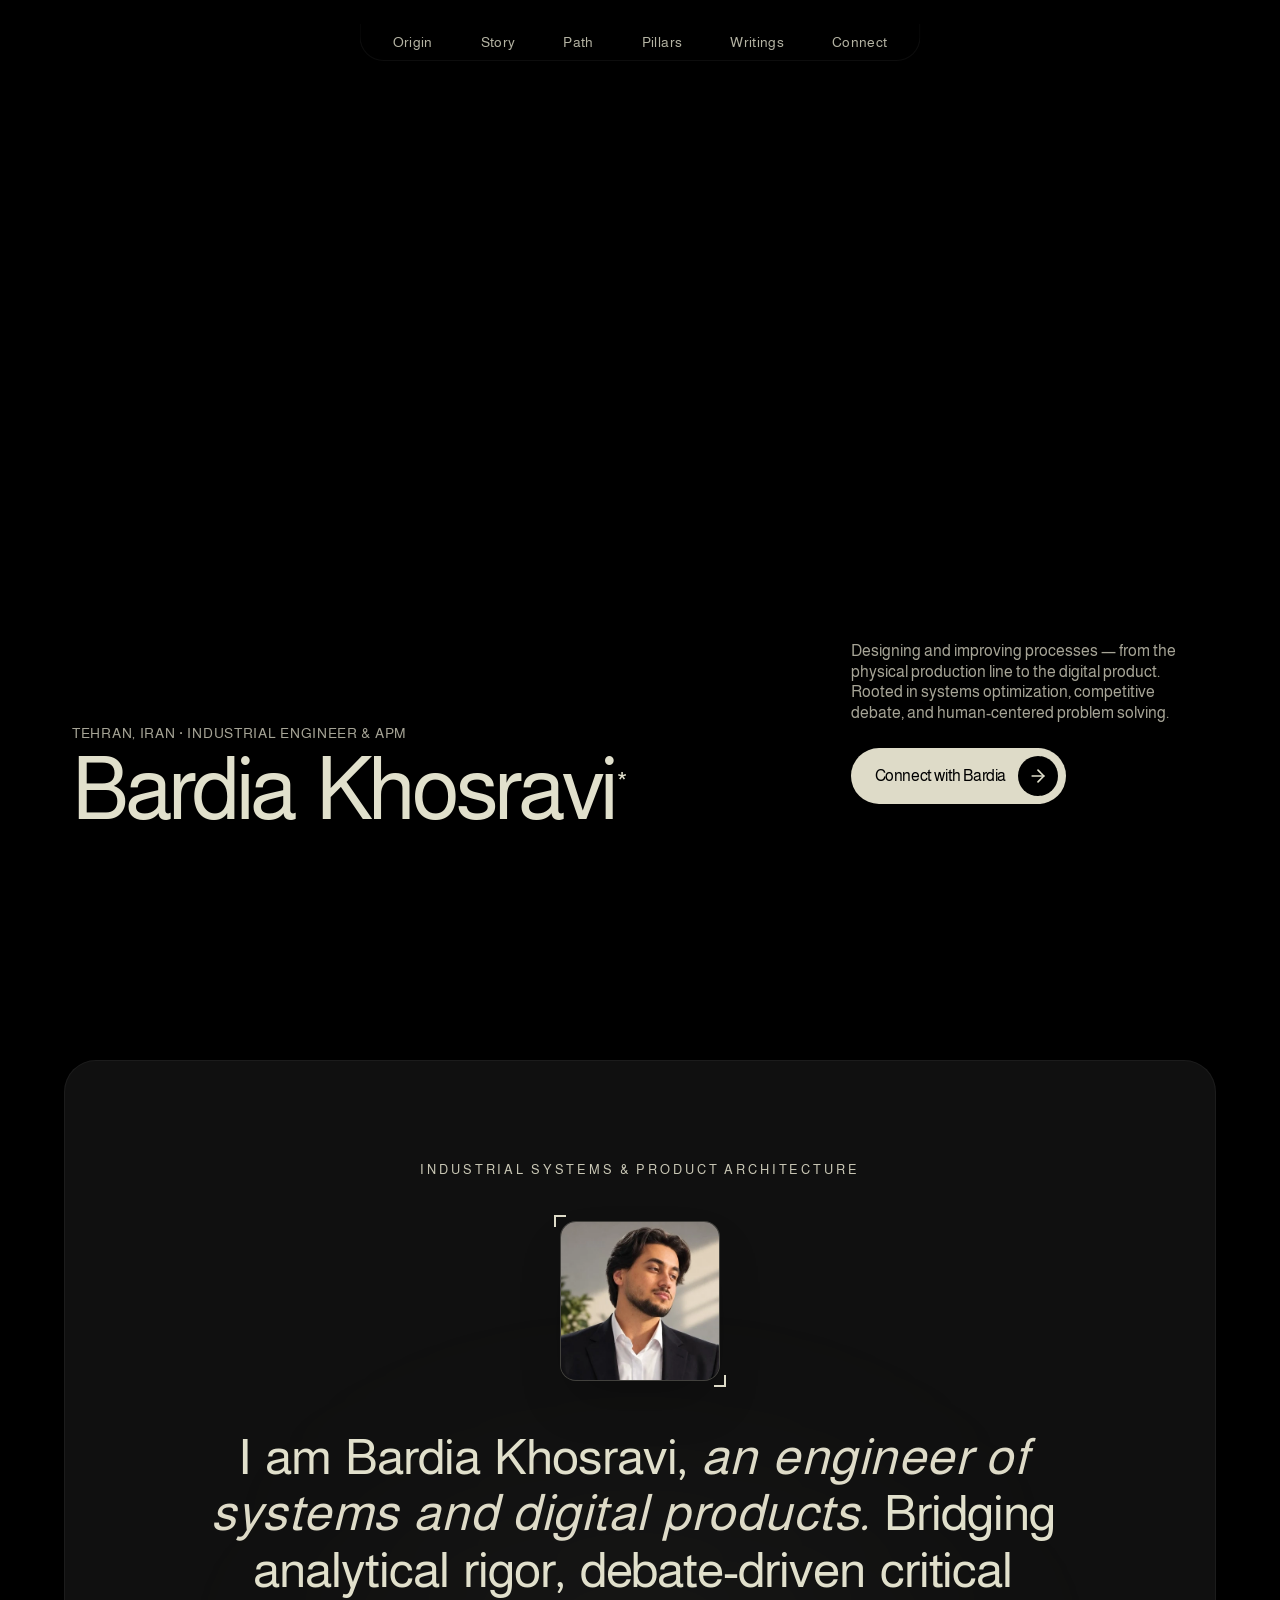
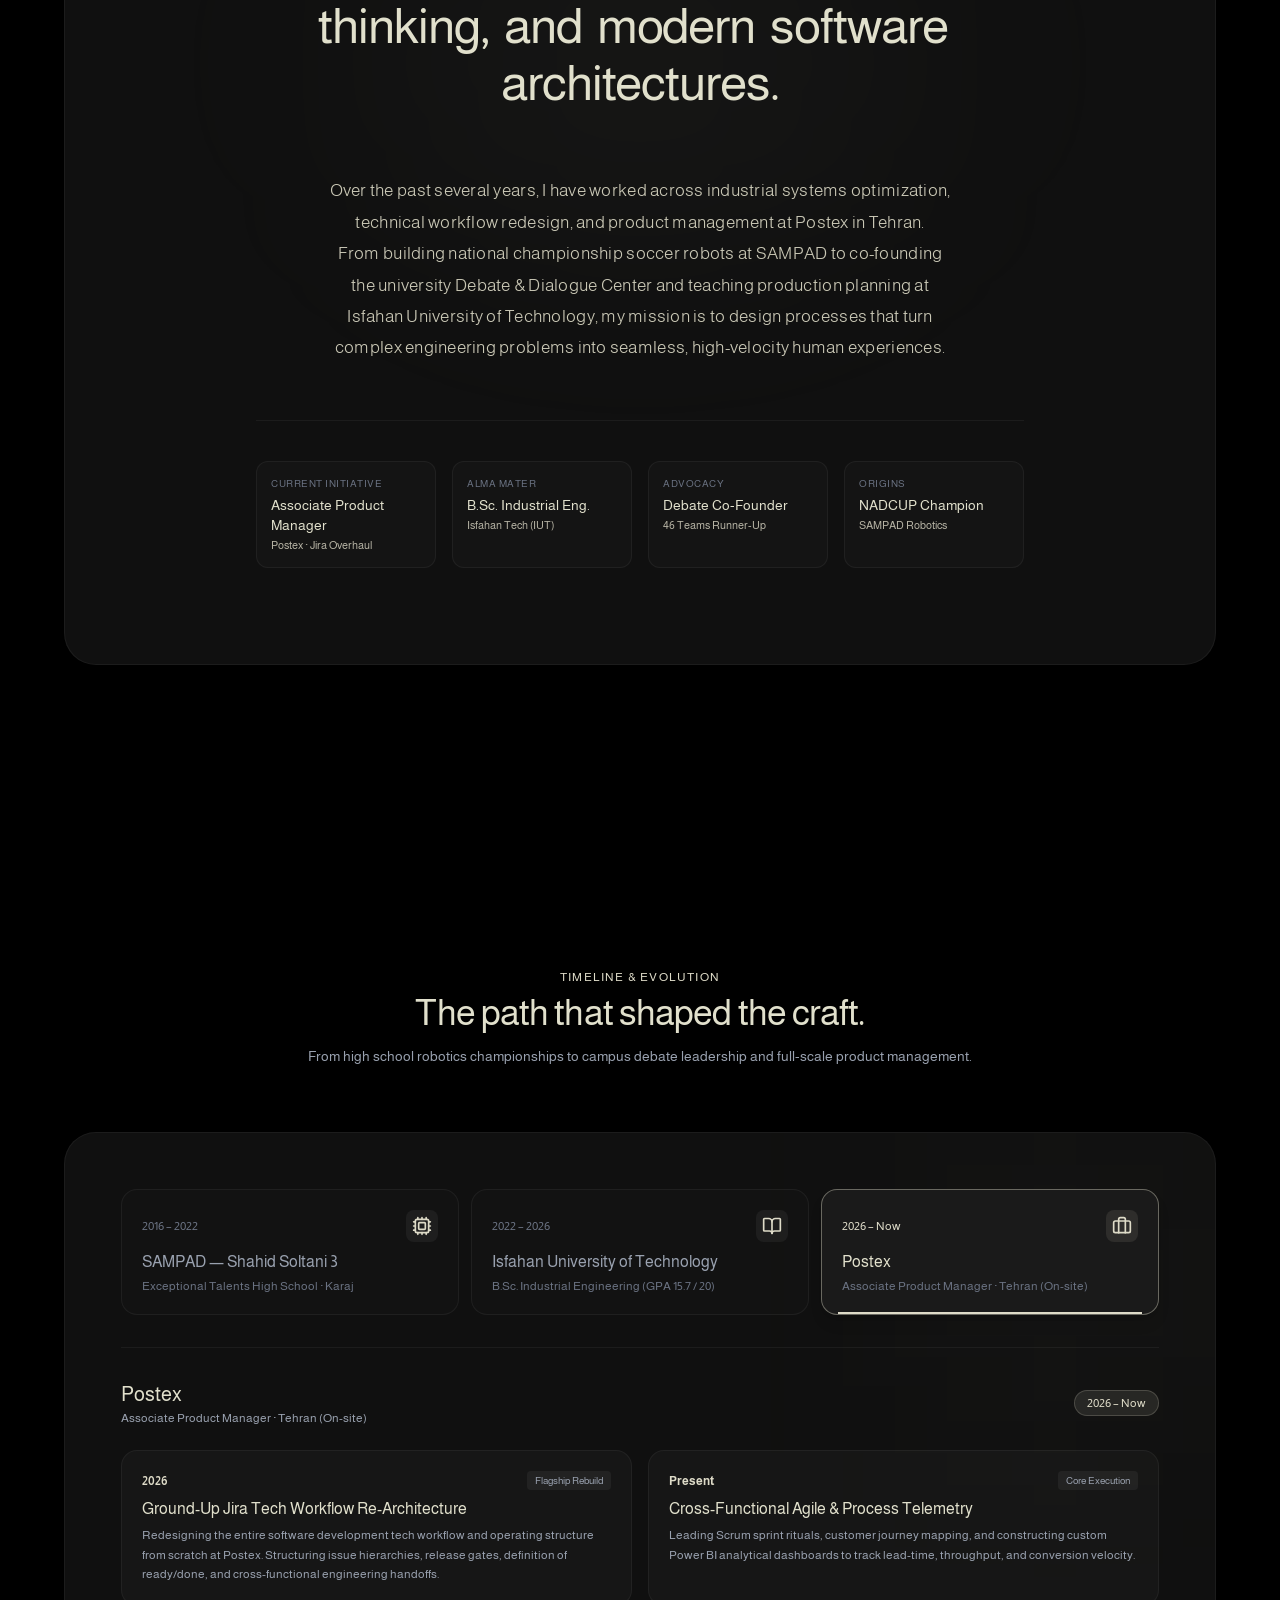
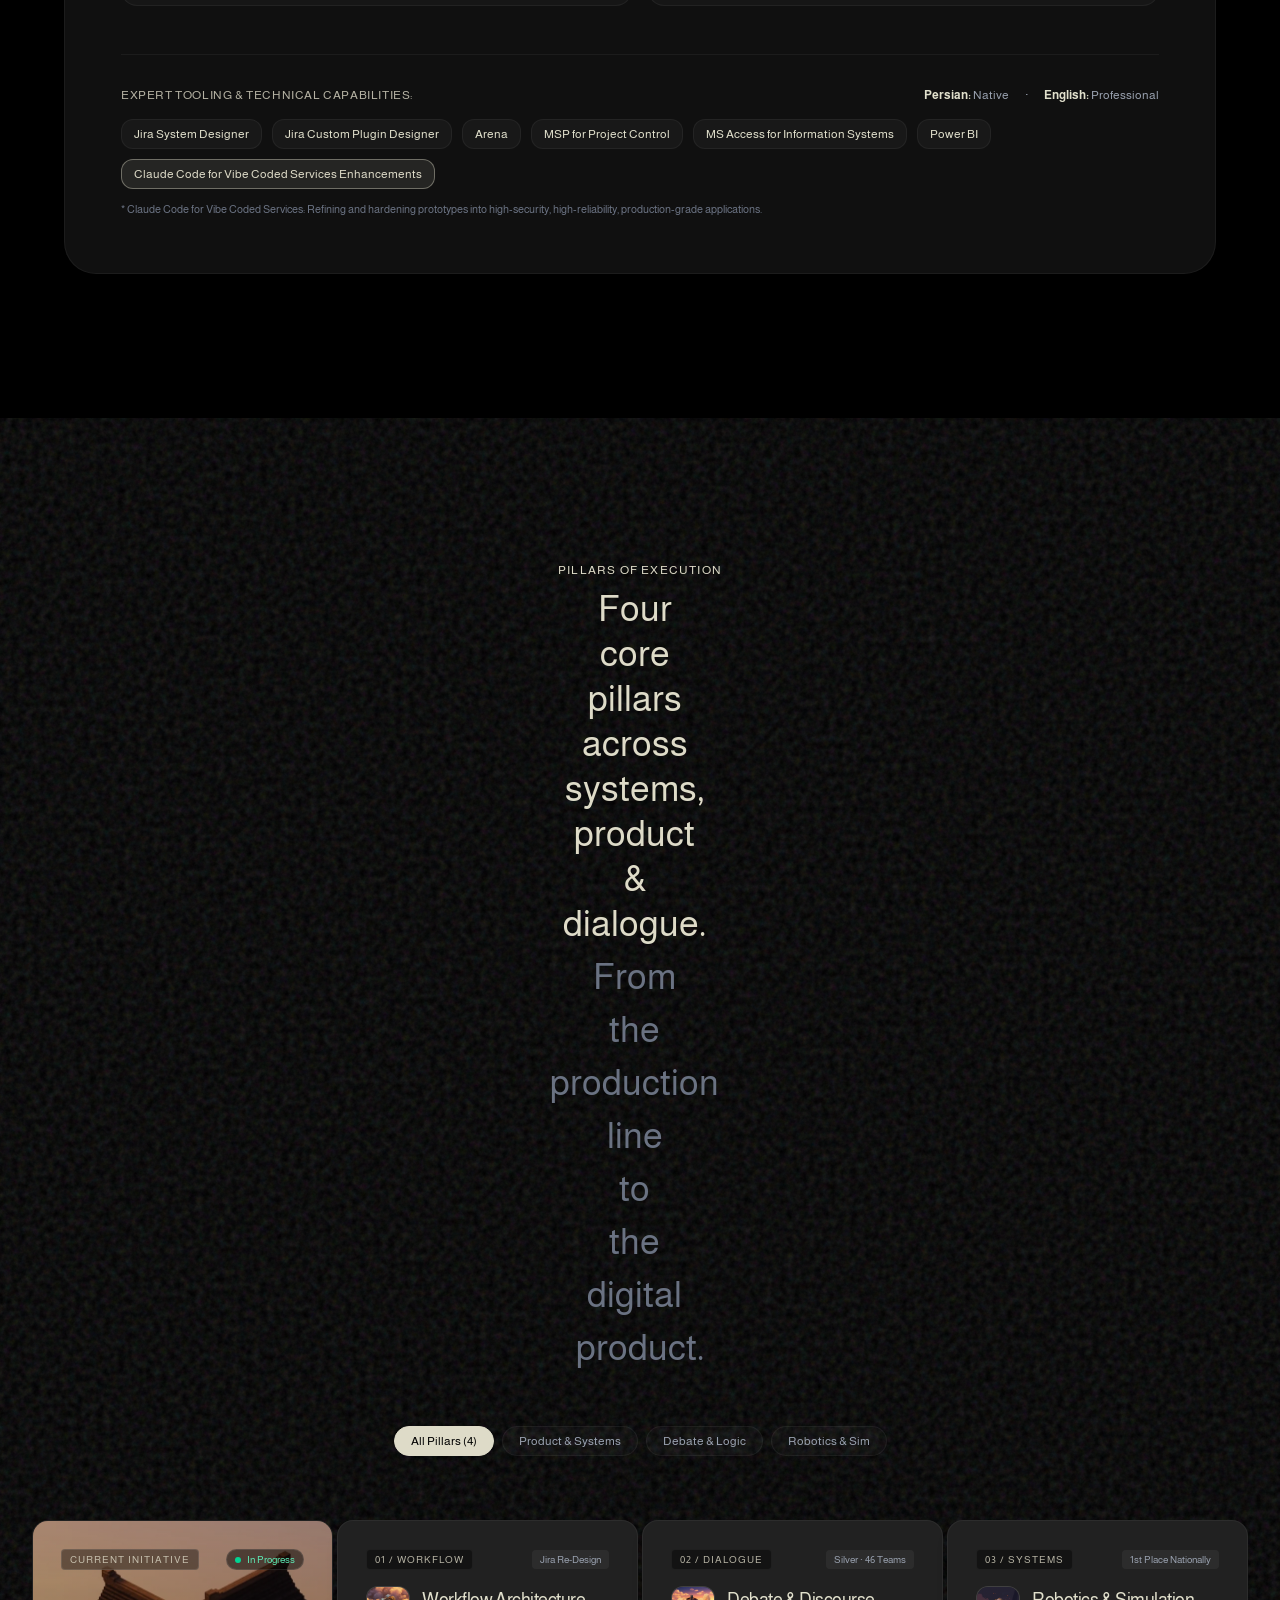
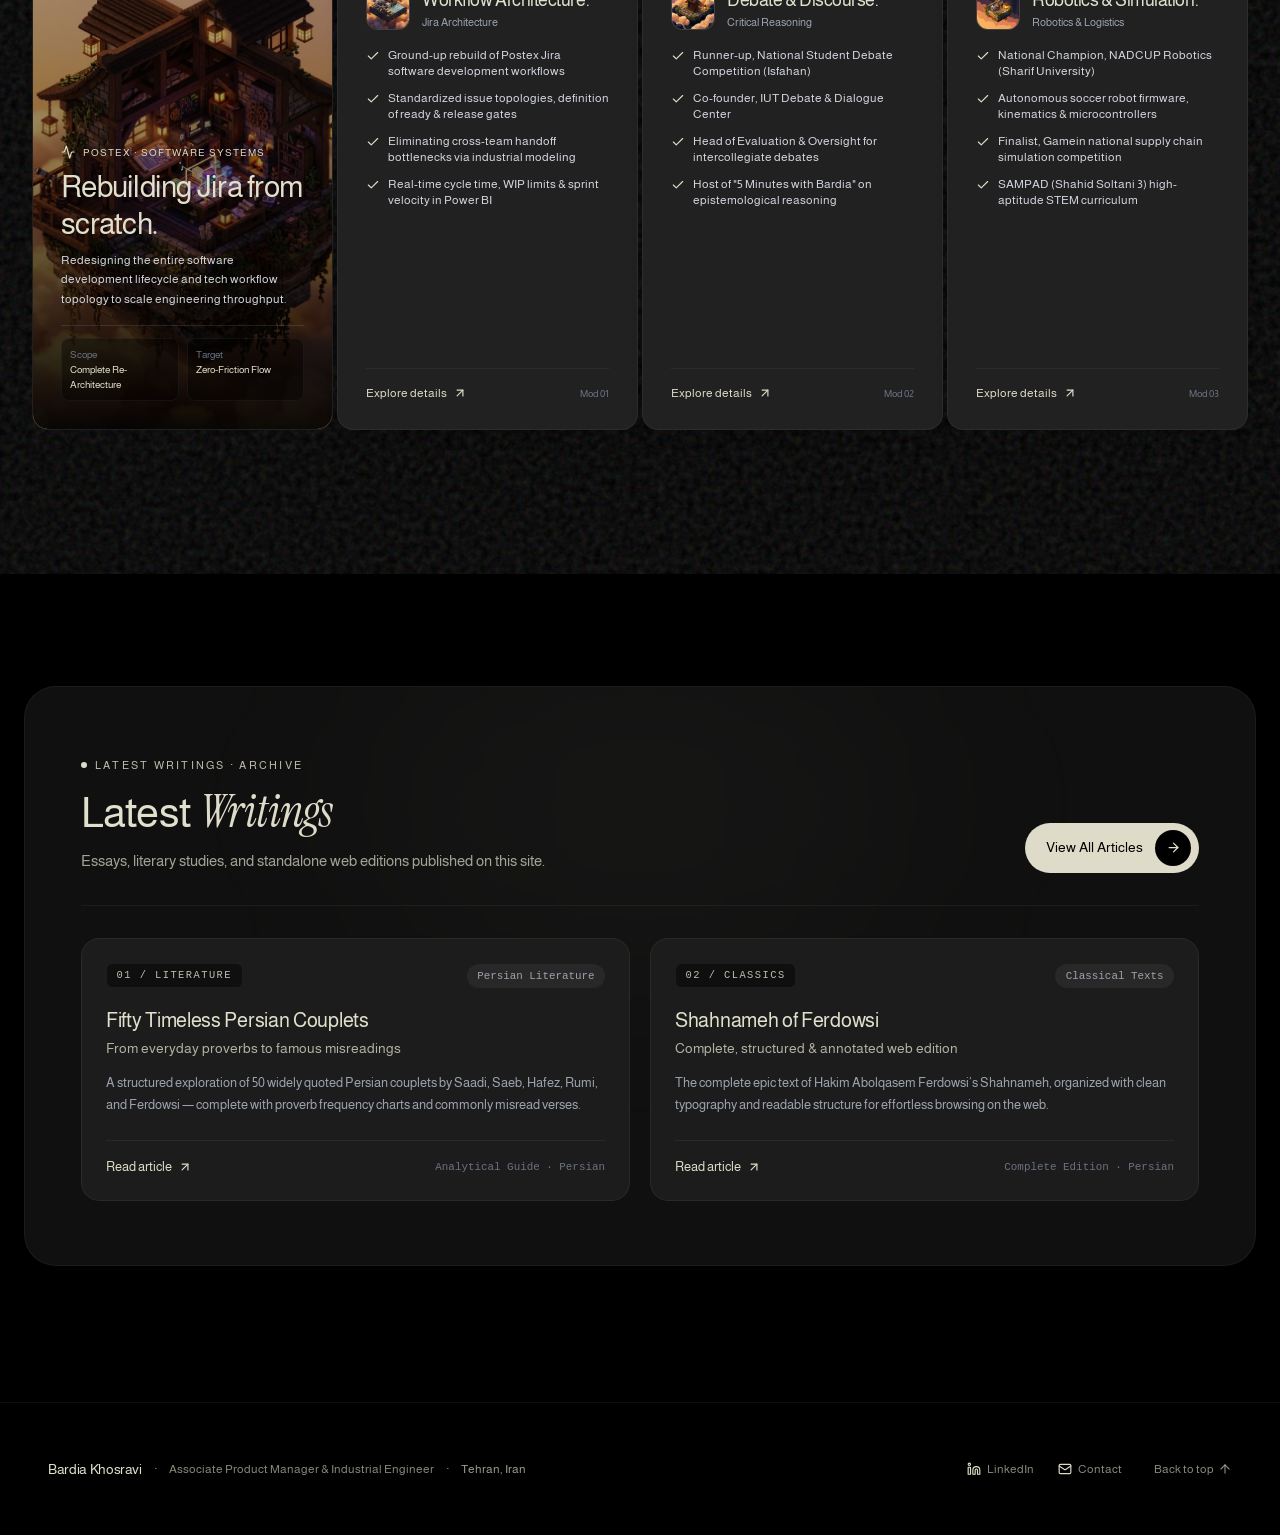
==== commit 9d771361: "Extract uploaded site archive" ====
--- a/index.html
+++ b/index.html
@@ -11,13 +11,25 @@
     <meta name="twitter:card" content="summary_large_image" />
     <link rel="preconnect" href="https://fonts.googleapis.com" />
     <link rel="preconnect" href="https://fonts.gstatic.com" crossorigin />
-    <link href="https://fonts.googleapis.com/css2?family=Almarai:wght@300;400;700;800&family=Instrument+Serif:ital@1&family=Vazirmatn:wght@300;400;500;600;700&display=swap" rel="stylesheet" />
+    <link href="https://fonts.googleapis.com/css2?family=Almarai:wght@300;400;700;800&family=Instrument+Serif:ital@1&display=swap" rel="stylesheet" />
     <script type="module" crossorigin src="/assets/index-v7Kq2mXa.js"></script>
     <link rel="stylesheet" crossorigin href="/assets/index-v7Zr9pLd.css">
     <style>
-      .bk-fa {
-        font-family: 'Vazirmatn', 'Almarai', -apple-system, BlinkMacSystemFont, sans-serif;
-      }
+      img[src="/photo.webp"] { filter: none !important; }
+      /* Disable the message submission form inside the Connect modal while keeping direct Email & LinkedIn intact */
+      .bg-\[\#121212\] form {
+        display: none !important;
+      }
+      .bk-connect-note {
+        margin-top: 0.25rem;
+        padding-top: 1rem;
+        border-top: 1px solid rgba(255, 255, 255, 0.06);
+        font-size: 0.78rem;
+        color: #9ca3af;
+        line-height: 1.6;
+      }
+
+      /* Latest Writings section matching the dark ivory visual system */
       #writings {
         background-color: #000000;
         position: relative;
@@ -76,13 +88,9 @@
       }
       @media (min-width: 768px) {
         .bk-writings-header {
-          flex-direction: row-reverse;
+          flex-direction: row;
           align-items: flex-end;
         }
-      }
-      .bk-writings-heading-block {
-        direction: rtl;
-        text-align: right;
       }
       .bk-writings-kicker {
         display: inline-flex;
@@ -103,14 +111,15 @@
       }
       .bk-writings-title {
         color: #e1e0cc;
-        font-size: 1.75rem;
-        line-height: 1.3;
-        font-weight: 500;
+        font-size: 1.85rem;
+        line-height: 1.15;
+        font-weight: 400;
+        letter-spacing: -0.02em;
         margin: 0;
       }
       @media (min-width: 768px) {
         .bk-writings-title {
-          font-size: 2.35rem;
+          font-size: 2.65rem;
         }
       }
       .bk-writings-title-serif {
@@ -118,14 +127,14 @@
         font-style: italic;
         color: #dedbc8;
         font-weight: 400;
-        margin-right: 0.5rem;
-        font-size: 1.05em;
+        margin-left: 0.2rem;
+        font-size: 1.08em;
       }
       .bk-writings-sub {
         color: rgba(222, 219, 200, 0.72);
-        font-size: 0.9rem;
-        line-height: 1.8;
-        margin: 0.6rem 0 0;
+        font-size: 0.92rem;
+        line-height: 1.65;
+        margin: 0.65rem 0 0;
         max-width: 34rem;
       }
       .bk-archive-btn {
@@ -134,15 +143,14 @@
         gap: 0.75rem;
         background-color: #dedbc8;
         color: #000000;
-        font-weight: 600;
+        font-weight: 500;
         font-size: 0.875rem;
-        padding: 0.45rem 0.5rem 0.45rem 1.25rem;
+        padding: 0.45rem 0.5rem 0.45rem 1.3rem;
         border-radius: 9999px;
         text-decoration: none;
         transition: background-color 0.25s ease, gap 0.25s ease, transform 0.25s ease;
         white-space: nowrap;
         flex-shrink: 0;
-        direction: rtl;
       }
       .bk-archive-btn:hover {
         background-color: #eae7d5;
@@ -168,7 +176,6 @@
         display: grid;
         grid-template-columns: 1fr;
         gap: 1rem;
-        direction: rtl;
       }
       @media (min-width: 768px) {
         .bk-writings-grid {
@@ -209,10 +216,10 @@
         border: 1px solid rgba(255, 255, 255, 0.06);
         padding: 0.25rem 0.6rem;
         border-radius: 0.4rem;
-        direction: ltr;
       }
       .bk-card-cat {
-        font-size: 0.72rem;
+        font-family: ui-monospace, SFMono-Regular, Menlo, Monaco, Consolas, monospace;
+        font-size: 0.68rem;
         color: #9ca3af;
         background: rgba(255, 255, 255, 0.05);
         padding: 0.25rem 0.65rem;
@@ -220,20 +227,21 @@
       }
       .bk-card-title {
         color: #e1e0cc;
-        font-size: 1.2rem;
-        font-weight: 600;
-        line-height: 1.5;
-        margin: 0 0 0.35rem;
+        font-size: 1.25rem;
+        font-weight: 500;
+        line-height: 1.35;
+        letter-spacing: -0.015em;
+        margin: 0 0 0.3rem;
       }
       .bk-card-subtitle {
         color: rgba(222, 219, 200, 0.78);
         font-size: 0.85rem;
-        margin: 0 0 0.85rem;
+        margin: 0 0 0.8rem;
       }
       .bk-card-desc {
         color: #9ca3af;
-        font-size: 0.85rem;
-        line-height: 1.85;
+        font-size: 0.84rem;
+        line-height: 1.65;
         margin: 0;
       }
       .bk-card-footer {
@@ -250,7 +258,7 @@
         align-items: center;
         gap: 0.4rem;
         color: #dedbc8;
-        font-size: 0.82rem;
+        font-size: 0.8rem;
         font-weight: 500;
         transition: color 0.2s ease;
       }
@@ -258,7 +266,8 @@
         color: #ffffff;
       }
       .bk-card-meta {
-        font-size: 0.72rem;
+        font-family: ui-monospace, SFMono-Regular, Menlo, Monaco, Consolas, monospace;
+        font-size: 0.68rem;
         color: #6b7280;
       }
     </style>
@@ -273,22 +282,22 @@
             id: 'famous-persian-couplets',
             number: '01',
             badge: '01 / LITERATURE',
-            category: 'ادبیات فارسی',
-            format: 'گزارش تحلیلی',
-            title: 'پنجاه بیت ماندگار زبان فارسی',
-            subtitle: 'از پرکاربردترین ضرب‌المثل‌ها تا غلط‌های مشهور',
-            description: 'مروری ساختاریافته بر ۵۰ بیت پرکاربرد و ضرب‌المثل‌گونه از سعدی، صائب، حافظ، مولانا و فردوسی، همراه با نمودار آماری و بررسی ابیاتی که امروزه اشتباه خوانده می‌شوند.',
+            category: 'Persian Literature',
+            format: 'Analytical Guide · Persian',
+            title: 'Fifty Timeless Persian Couplets',
+            subtitle: 'From everyday proverbs to famous misreadings',
+            description: 'A structured exploration of 50 widely quoted Persian couplets by Saadi, Saeb, Hafez, Rumi, and Ferdowsi — complete with proverb frequency charts and commonly misread verses.',
             url: '/famous-persian-couplets.html'
           },
           {
             id: 'shahnameh',
             number: '02',
             badge: '02 / CLASSICS',
-            category: 'متون کلاسیک',
-            format: 'متن کامل',
-            title: 'شاهنامه فردوسی',
-            subtitle: 'متن کامل، ساخت‌یافته و آرایه‌شده',
-            description: 'نسخه کامل و ساختاریافته شاهنامه حکیم ابوالقاسم فردوسی با صفحه‌آرایی خوانا و آرایه‌شده برای مطالعه و مرور داستان‌های حماسی در وب.',
+            category: 'Classical Texts',
+            format: 'Complete Edition · Persian',
+            title: 'Shahnameh of Ferdowsi',
+            subtitle: 'Complete, structured & annotated web edition',
+            description: 'The complete epic text of Hakim Abolqasem Ferdowsi’s Shahnameh, organized with clean typography and readable structure for effortless browsing on the web.',
             url: '/shahnameh.html'
           }
         ];
@@ -308,11 +317,11 @@
 
           var cardsHtml = articles.map(function (item) {
             return (
-              '<a class="bk-article-card bk-fa" href="' + escapeHtml(item.url) + '">' +
+              '<a class="bk-article-card" href="' + escapeHtml(item.url) + '">' +
                 '<div>' +
                   '<div class="bk-card-top">' +
+                    '<span class="bk-card-badge">' + escapeHtml(item.badge) + '</span>' +
                     '<span class="bk-card-cat">' + escapeHtml(item.category) + '</span>' +
-                    '<span class="bk-card-badge">' + escapeHtml(item.badge) + '</span>' +
                   '</div>' +
                   '<h3 class="bk-card-title">' + escapeHtml(item.title) + '</h3>' +
                   (item.subtitle ? '<p class="bk-card-subtitle">' + escapeHtml(item.subtitle) + '</p>' : '') +
@@ -320,7 +329,7 @@
                 '</div>' +
                 '<div class="bk-card-footer">' +
                   '<span class="bk-card-cta">' +
-                    '<span>مطالعه مطلب</span>' +
+                    '<span>Read article</span>' +
                     '<svg width="14" height="14" viewBox="0 0 24 24" fill="none" stroke="currentColor" stroke-width="2" stroke-linecap="round" stroke-linejoin="round" aria-hidden="true"><path d="M7 17 17 7"/><path d="M7 7h10v10"/></svg>' +
                   '</span>' +
                   '<span class="bk-card-meta">' + escapeHtml(item.format || 'HTML') + '</span>' +
@@ -331,20 +340,20 @@
 
           var section = document.createElement('section');
           section.id = 'writings';
-          section.setAttribute('aria-label', 'آخرین مطالب');
+          section.setAttribute('aria-label', 'Latest Writings');
           section.innerHTML =
             '<div class="bk-writings-shell">' +
               '<div class="bk-writings-glow" aria-hidden="true"></div>' +
               '<div class="bk-writings-header">' +
-                '<div class="bk-writings-heading-block bk-fa">' +
+                '<div>' +
                   '<div class="bk-writings-kicker"><span class="bk-writings-dot"></span><span>LATEST WRITINGS · ARCHIVE</span></div>' +
-                  '<h2 class="bk-writings-title">آخرین مطالب <span class="bk-writings-title-serif">Writings</span></h2>' +
-                  '<p class="bk-writings-sub">یادداشت‌ها، پژوهش‌های ادبی و صفحه‌های خواندنی منتشرشده روی سایت.</p>' +
+                  '<h2 class="bk-writings-title">Latest <span class="bk-writings-title-serif">Writings</span></h2>' +
+                  '<p class="bk-writings-sub">Essays, literary studies, and standalone web editions published on this site.</p>' +
                 '</div>' +
-                '<a class="bk-archive-btn bk-fa" href="/articles.html">' +
-                  '<span>فهرست کامل مطالب</span>' +
+                '<a class="bk-archive-btn" href="/articles.html">' +
+                  '<span>View All Articles</span>' +
                   '<span class="bk-archive-btn-icon" aria-hidden="true">' +
-                    '<svg width="15" height="15" viewBox="0 0 24 24" fill="none" stroke="currentColor" stroke-width="2" stroke-linecap="round" stroke-linejoin="round"><path d="M19 12H5"/><path d="m12 19-7-7 7-7"/></svg>' +
+                    '<svg width="15" height="15" viewBox="0 0 24 24" fill="none" stroke="currentColor" stroke-width="2" stroke-linecap="round" stroke-linejoin="round"><path d="M5 12h14"/><path d="m12 5 7 7-7 7"/></svg>' +
                   '</span>' +
                 '</a>' +
               '</div>' +
@@ -353,11 +362,23 @@
           return section;
         }
 
-        function mountWritings() {
+        function enhanceConnectModal() {
+          var forms = document.querySelectorAll('#root form');
+          forms.forEach(function (form) {
+            var modal = form.closest('.bg-\\[\\#121212\\]');
+            if (!modal) return;
+            if (!modal.querySelector('.bk-connect-note')) {
+              var note = document.createElement('p');
+              note.className = 'bk-connect-note';
+              note.textContent = 'Direct email or LinkedIn is the best way to reach me.';
+              form.parentNode.insertBefore(note, form);
+            }
+          });
+        }
+
+        function mountEnhancements() {
           var footer = document.querySelector('#root footer');
-          if (!footer) return false;
-
-          if (!document.getElementById('writings')) {
+          if (footer && !document.getElementById('writings')) {
             footer.parentNode.insertBefore(buildWritingsSection(), footer);
           }
 
@@ -383,17 +404,12 @@
             }
           }
 
-          return true;
-        }
-
-        if (!mountWritings()) {
-          var observer = new MutationObserver(function () {
-            if (mountWritings()) {
-              observer.disconnect();
-            }
-          });
-          observer.observe(document.getElementById('root'), { childList: true, subtree: true });
-        }
+          enhanceConnectModal();
+        }
+
+        mountEnhancements();
+        var observer = new MutationObserver(mountEnhancements);
+        observer.observe(document.getElementById('root'), { childList: true, subtree: true });
       })();
     </script>
   </body>
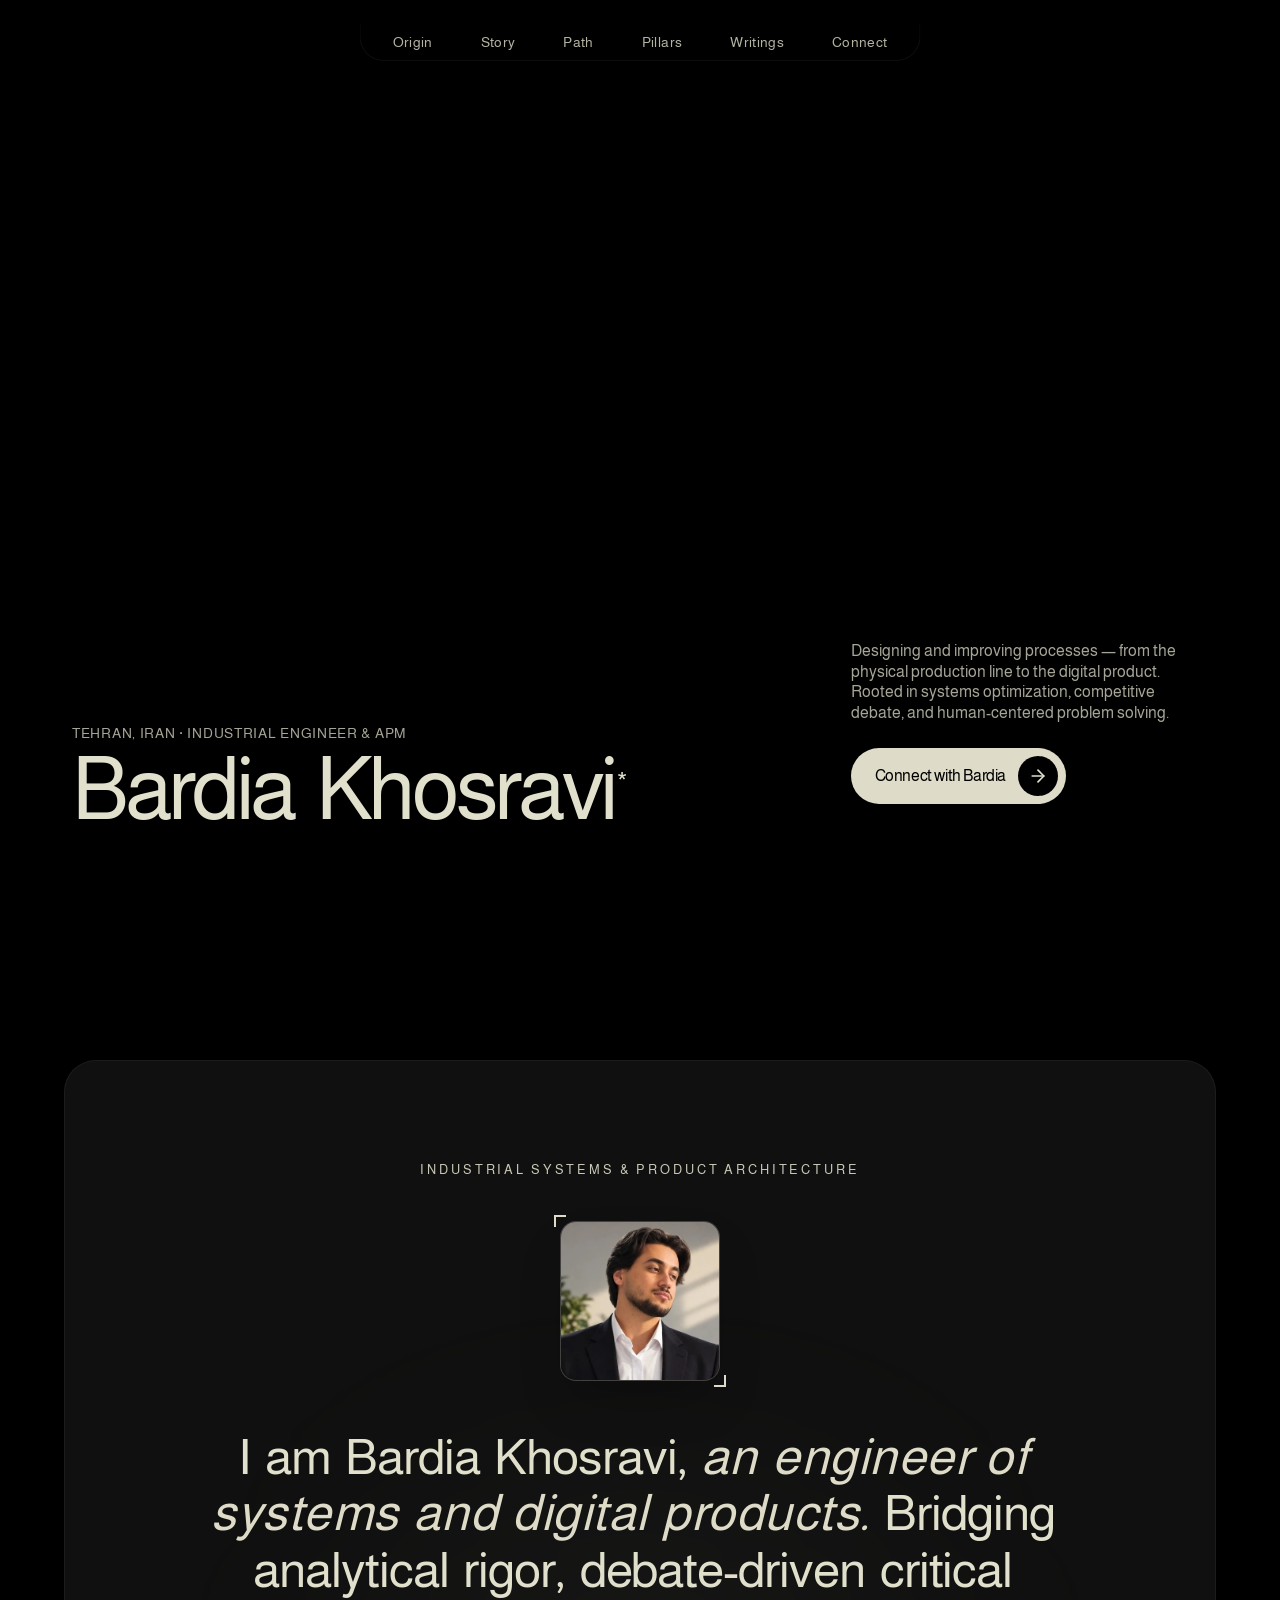
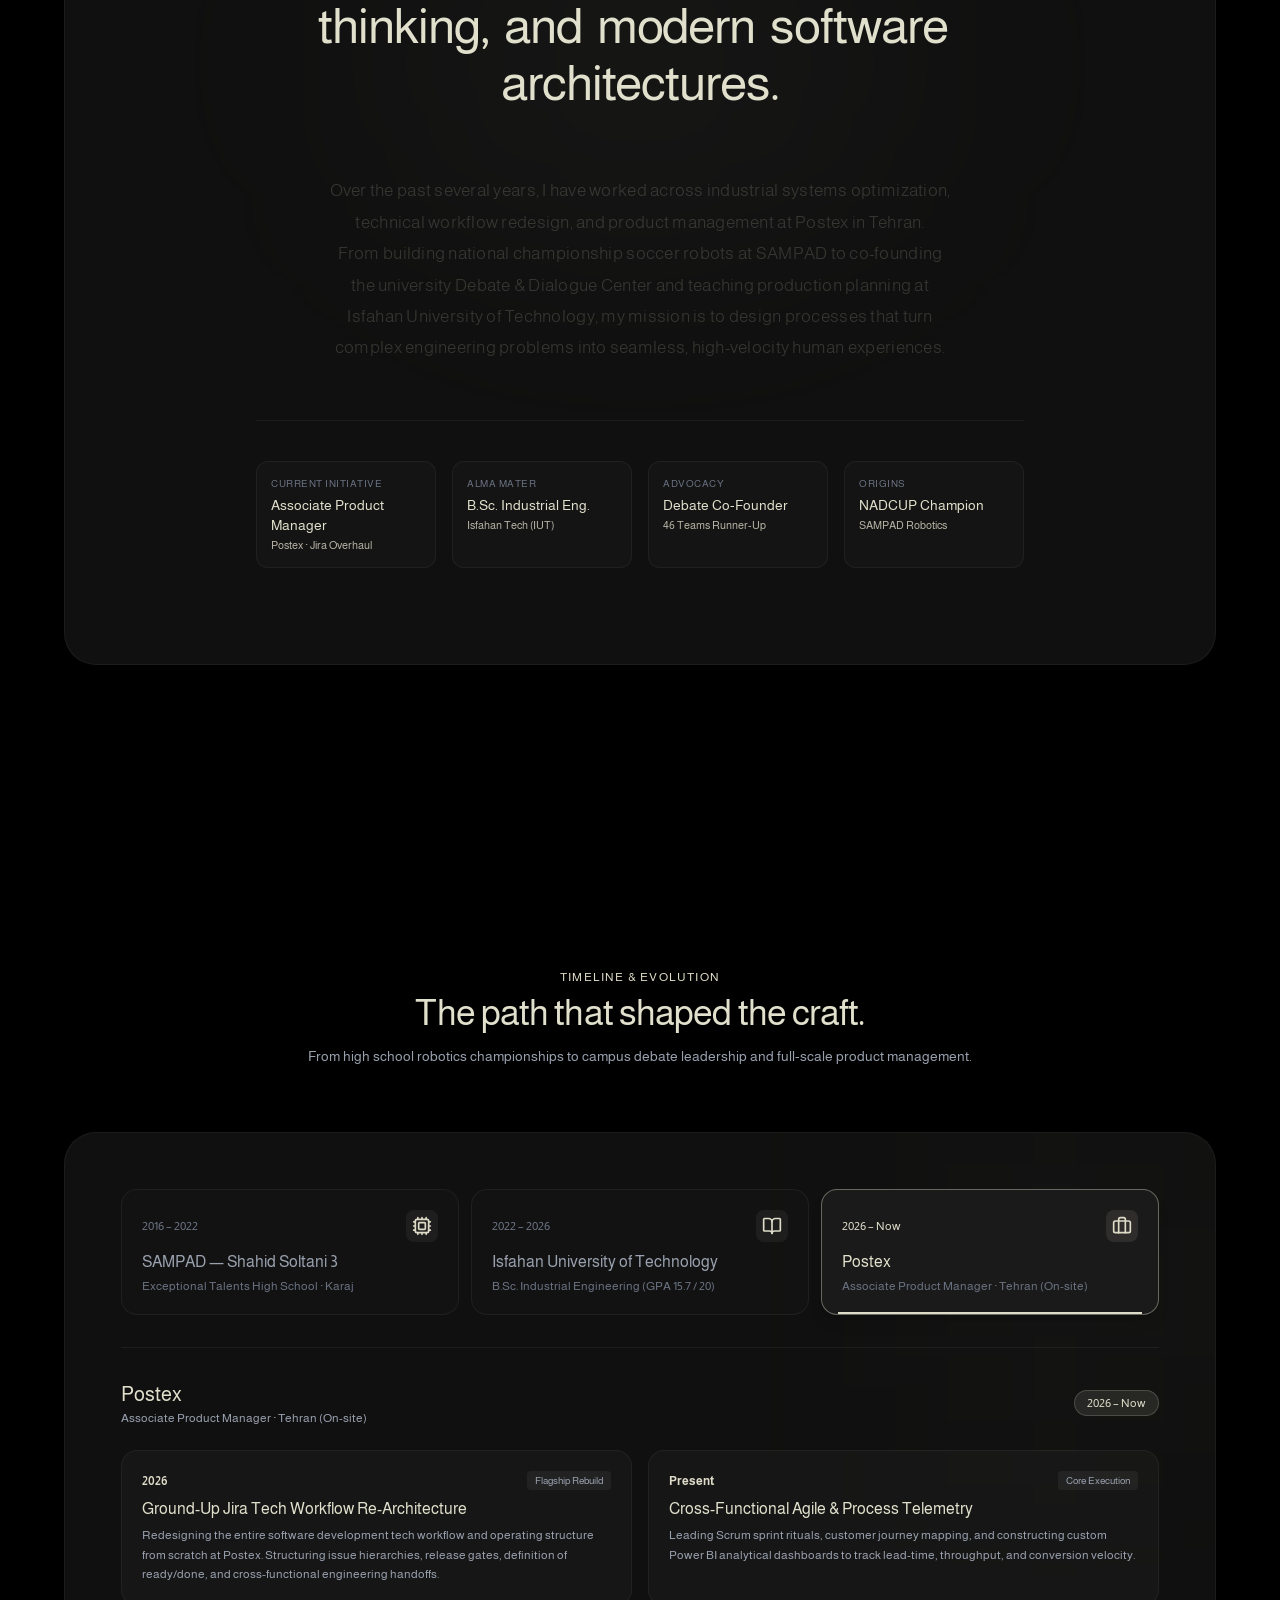
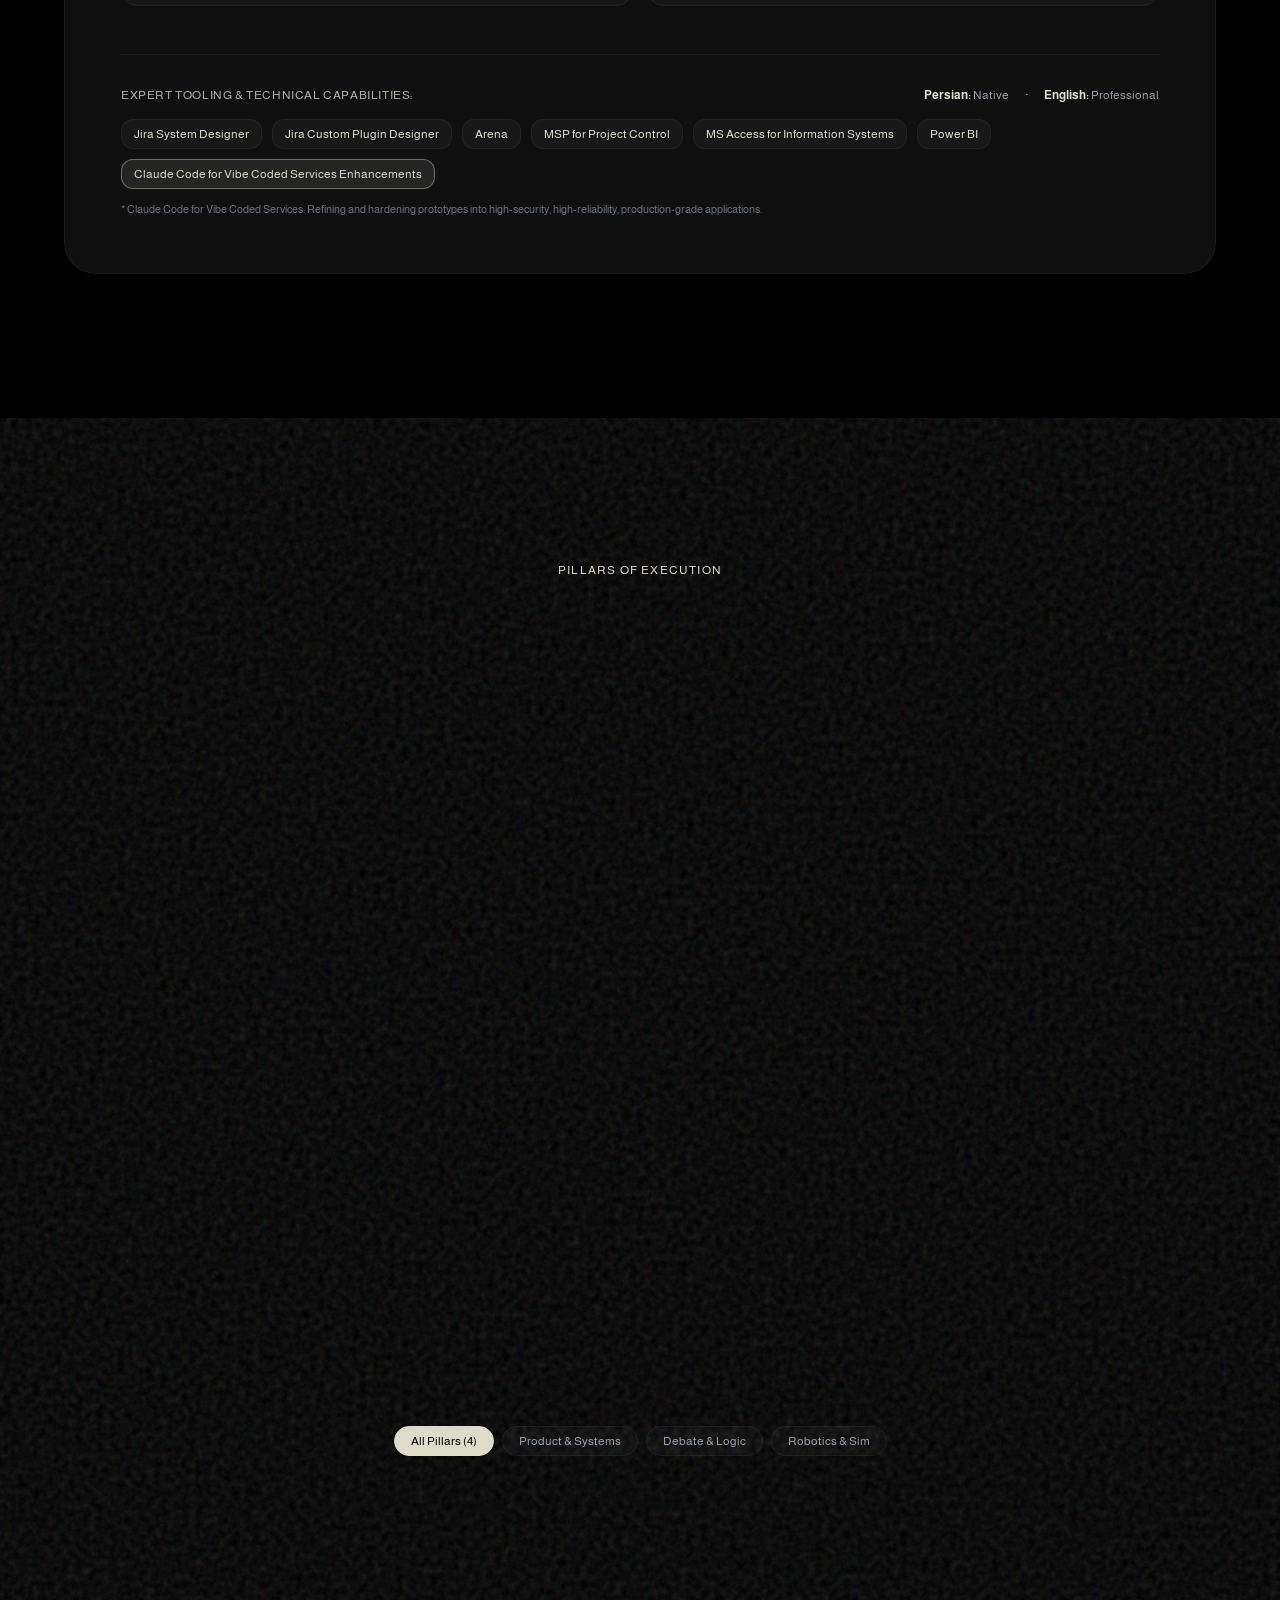
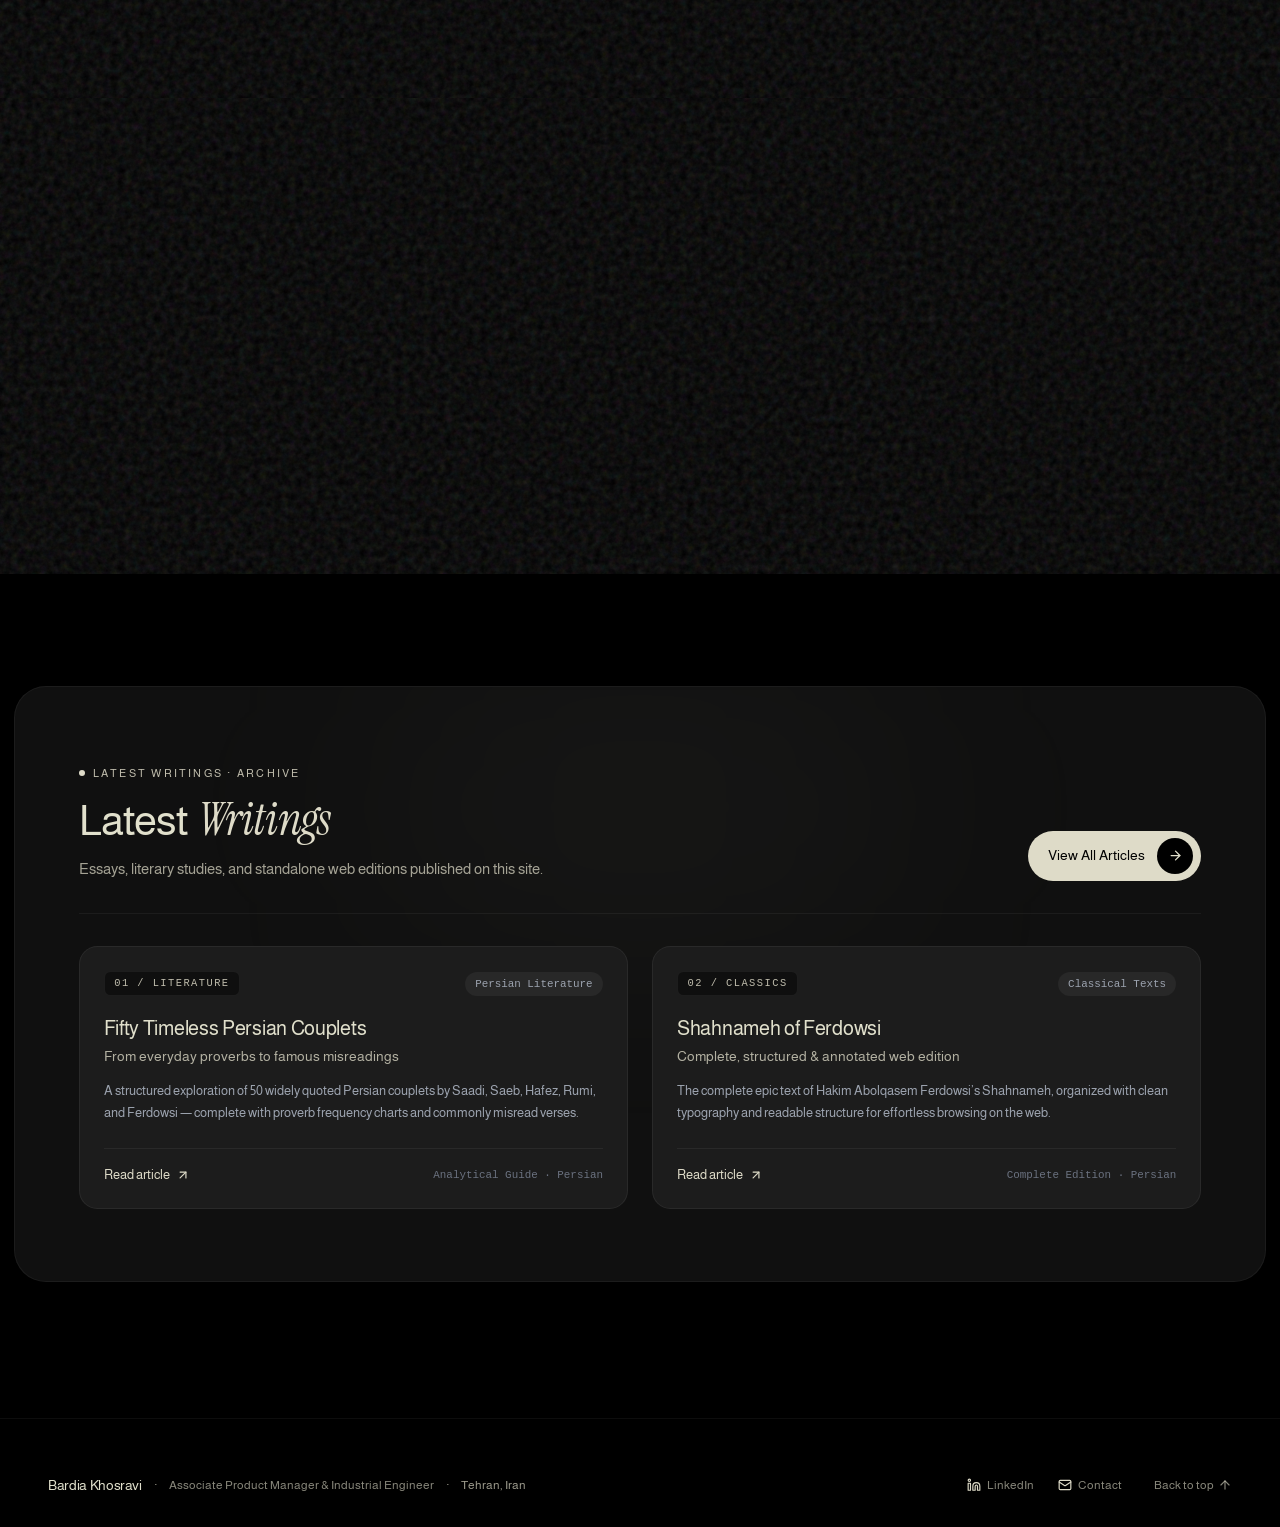
==== commit 82ff8c91: "Extract uploaded site archive" ====
--- a/index.html
+++ b/index.html
@@ -2,7 +2,7 @@
 <html lang="en">
   <head>
     <meta charset="UTF-8" />
-    <meta name="viewport" content="width=device-width, initial-scale=1.0" />
+    <meta name="viewport" content="width=device-width, initial-scale=1.0, viewport-fit=cover" />
     <title>Bardia Khosravi — Associate Product Manager & Industrial Engineer</title>
     <meta name="description" content="Designing and improving processes — from the production line to the digital product." />
     <meta property="og:title" content="Bardia Khosravi — Associate Product Manager & Industrial Engineer" />
@@ -270,6 +270,80 @@
         font-size: 0.68rem;
         color: #6b7280;
       }
+    
+      /* ===== Cross-Device & Cross-Mobile-Browser Responsiveness ===== */
+      html {
+        -webkit-text-size-adjust: 100%;
+        text-size-adjust: 100%;
+        overflow-x: hidden;
+        overflow-x: clip;
+      }
+      body {
+        overflow-x: hidden;
+        overflow-x: clip;
+        min-height: 100vh;
+        min-height: 100dvh;
+        -webkit-tap-highlight-color: transparent;
+      }
+      button, a { touch-action: manipulation; }
+
+      /* iOS Safari backdrop-filter support & safe-area header */
+      #root header {
+        padding-top: env(safe-area-inset-top, 0px);
+        padding-inline: max(0.5rem, env(safe-area-inset-left, 0px)) max(0.5rem, env(safe-area-inset-right, 0px));
+      }
+      #root header nav {
+        -webkit-backdrop-filter: blur(12px);
+        max-width: calc(100vw - 1rem);
+        overflow-x: auto;
+        -webkit-overflow-scrolling: touch;
+        scrollbar-width: none;
+      }
+      #root header nav::-webkit-scrollbar { display: none; }
+
+      /* Dynamic viewport height for hero & modals on iOS Safari / Android Chrome / Samsung Internet */
+      #root .min-h-screen {
+        min-height: 100vh;
+        min-height: 100svh;
+      }
+      #root .bg-\[\#121212\] {
+        max-height: 90vh;
+        max-height: 90dvh;
+        overflow-y: auto;
+        -webkit-overflow-scrolling: touch;
+      }
+
+      /* Prevent stuck hover state on touch devices */
+      @media (hover: none) {
+        .bk-article-card:hover { transform: none; }
+        .bk-archive-btn:hover { gap: 0.75rem; }
+      }
+
+      /* Safe areas & small-phone (320px-480px) refinements for Latest Writings */
+      #writings {
+        padding-inline: max(0.85rem, env(safe-area-inset-left, 0px)) max(0.85rem, env(safe-area-inset-right, 0px));
+      }
+      .bk-writings-title { font-size: clamp(1.65rem, 5.2vw, 2.65rem); }
+      .bk-card-top, .bk-card-footer { flex-wrap: wrap; }
+      @media (max-width: 480px) {
+        #writings { padding-top: 3.25rem; padding-bottom: 4.5rem; }
+        .bk-writings-shell { padding: 1.5rem 1rem; border-radius: 1.15rem; }
+        .bk-article-card { padding: 1.15rem; }
+        .bk-archive-btn { width: 100%; justify-content: space-between; padding: 0.45rem 0.5rem 0.45rem 1.1rem; }
+      }
+      #root footer {
+        padding-bottom: max(2rem, env(safe-area-inset-bottom, 0px));
+      }
+
+    
+      @media (min-width: 1280px) {
+        .bk-writings-shell { max-width: 84rem; padding: 4.5rem 4rem; }
+        .bk-writings-grid { gap: 1.5rem; }
+      }
+      @media (min-width: 1600px) {
+        .bk-writings-shell { max-width: 90rem; }
+      }
+
     </style>
   </head>
   <body>
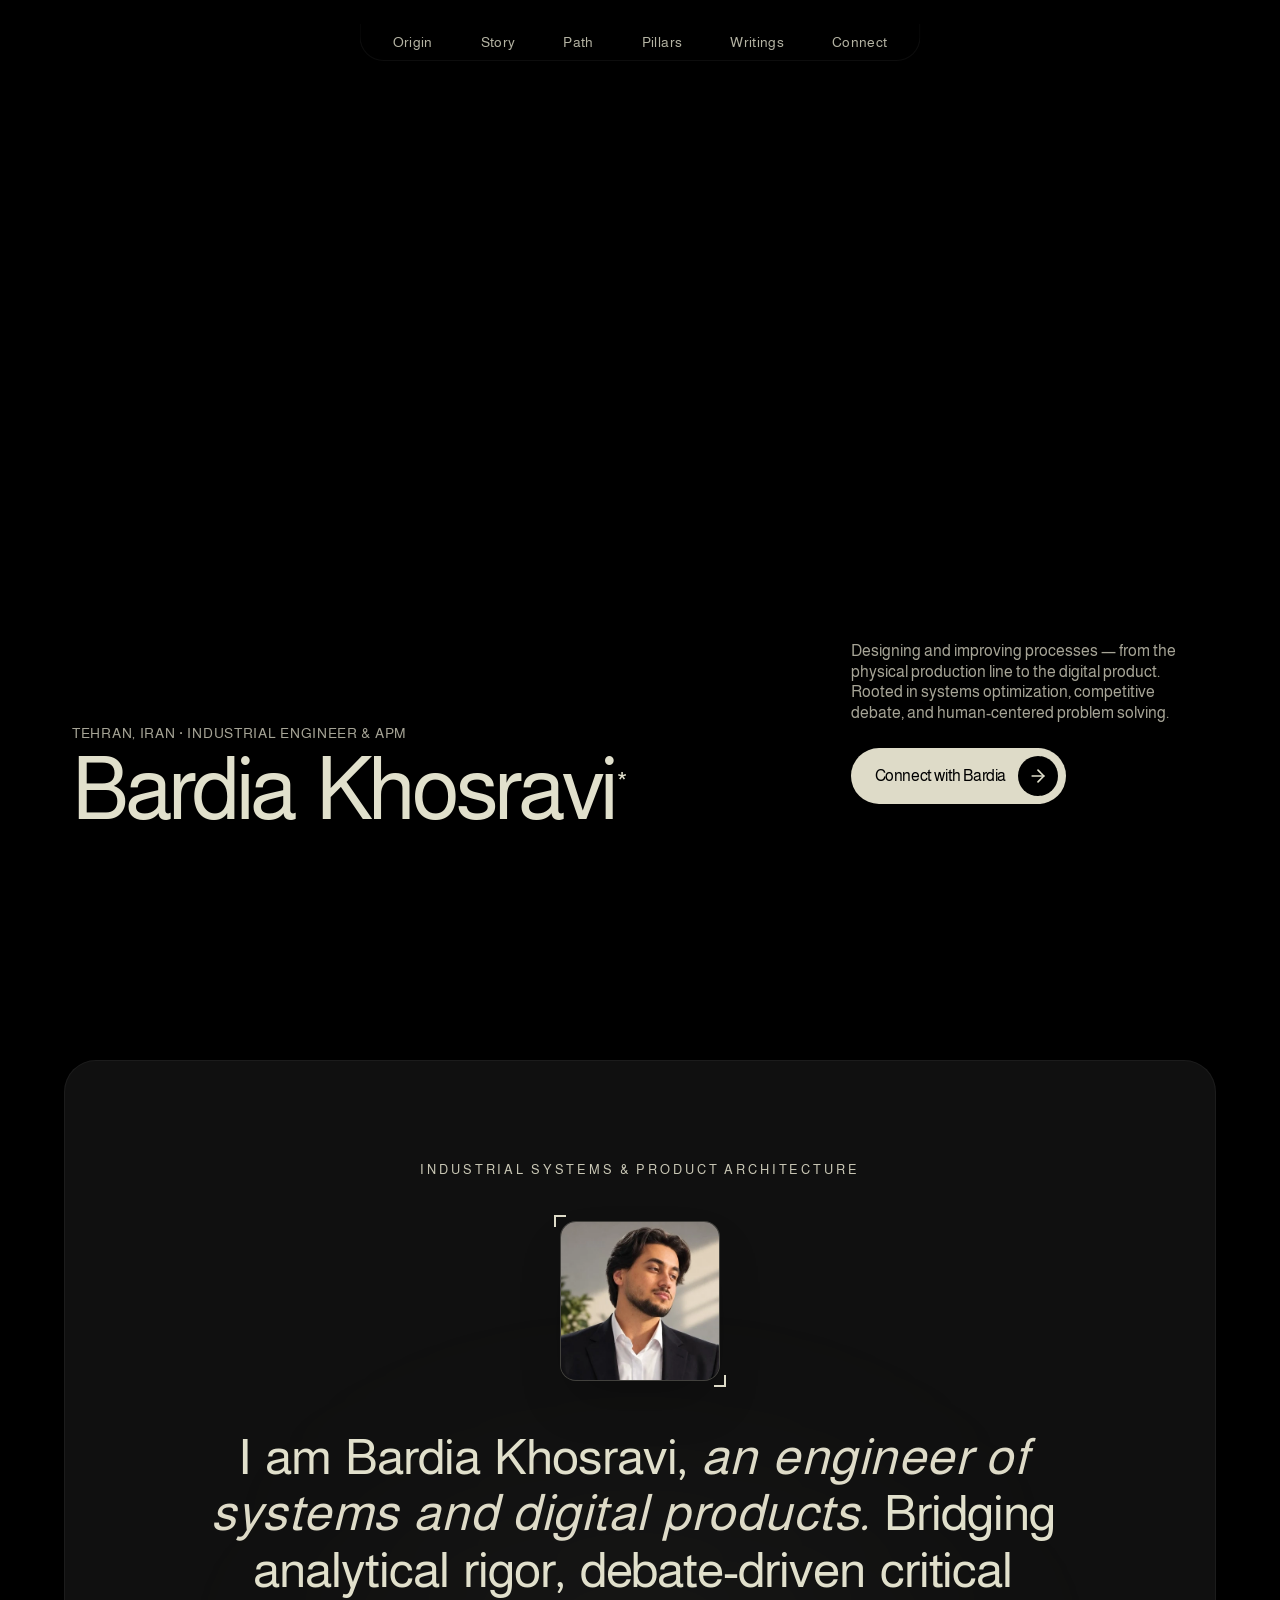
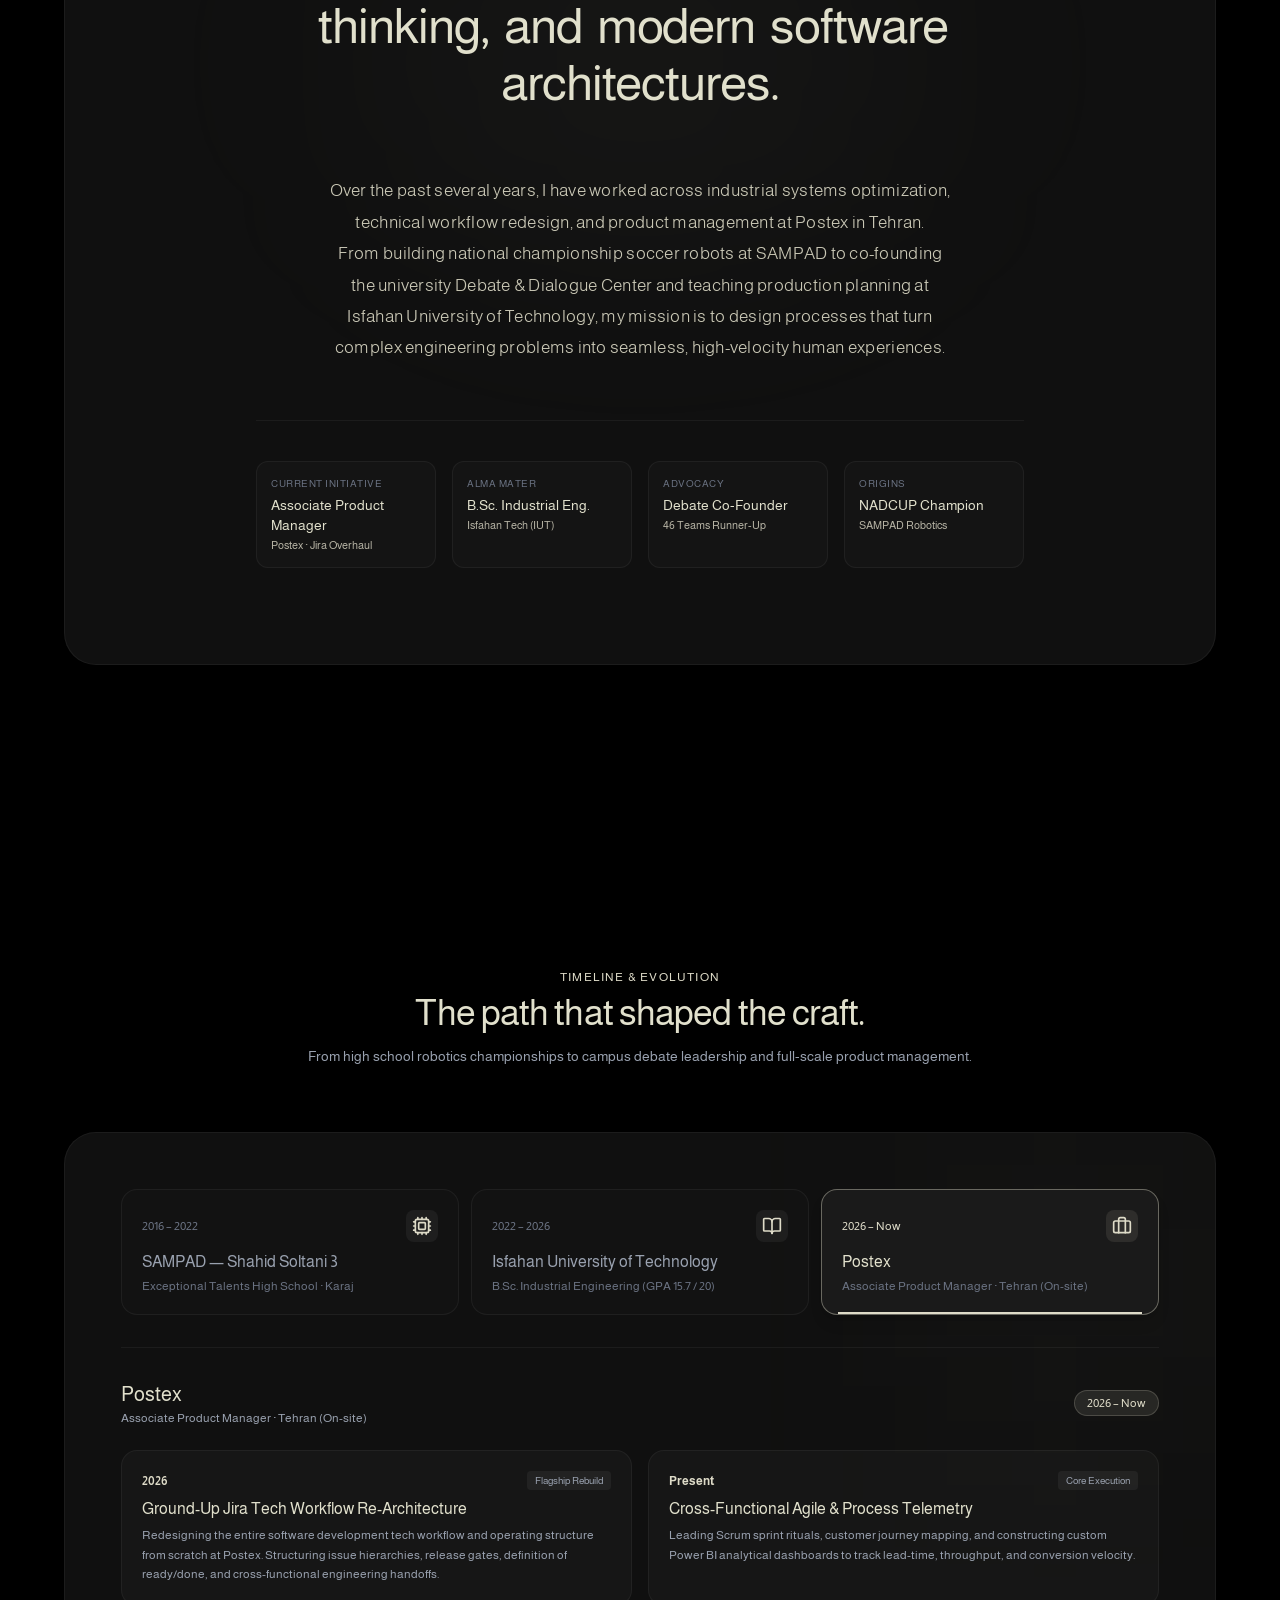
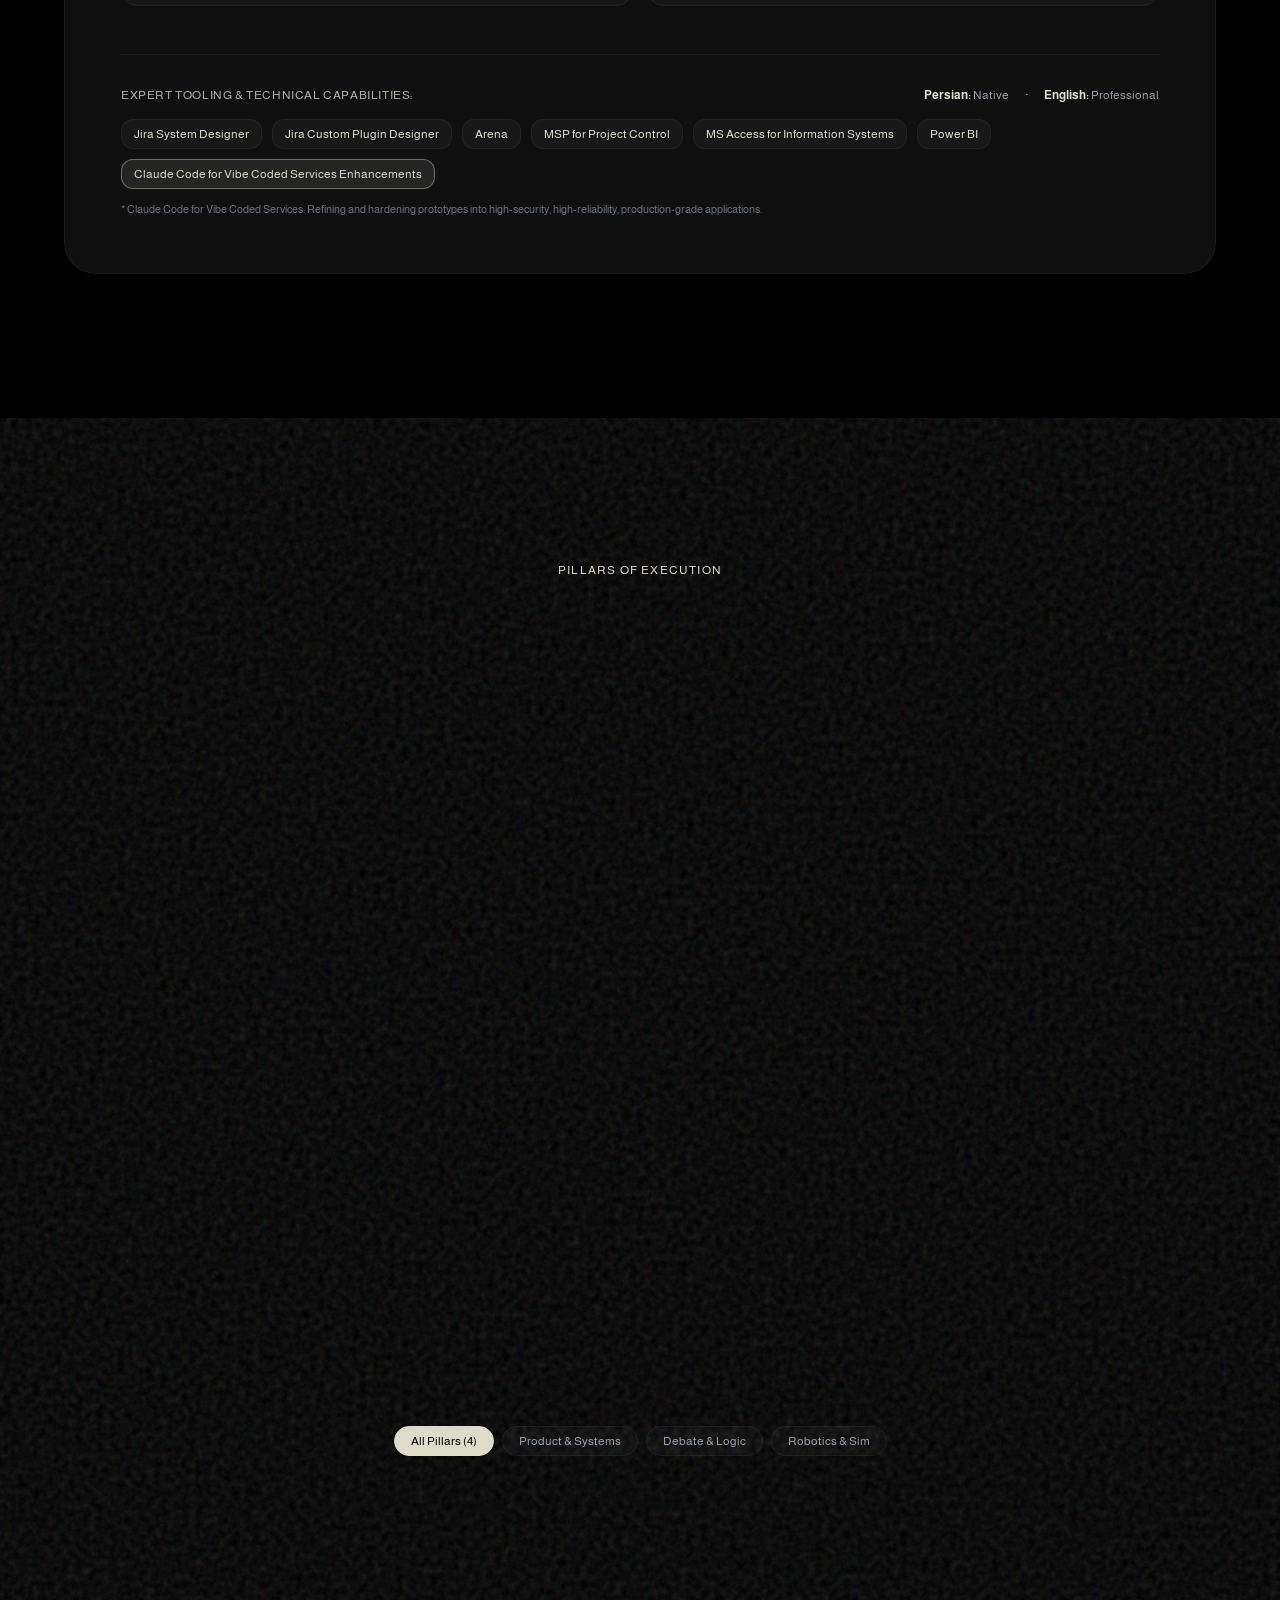
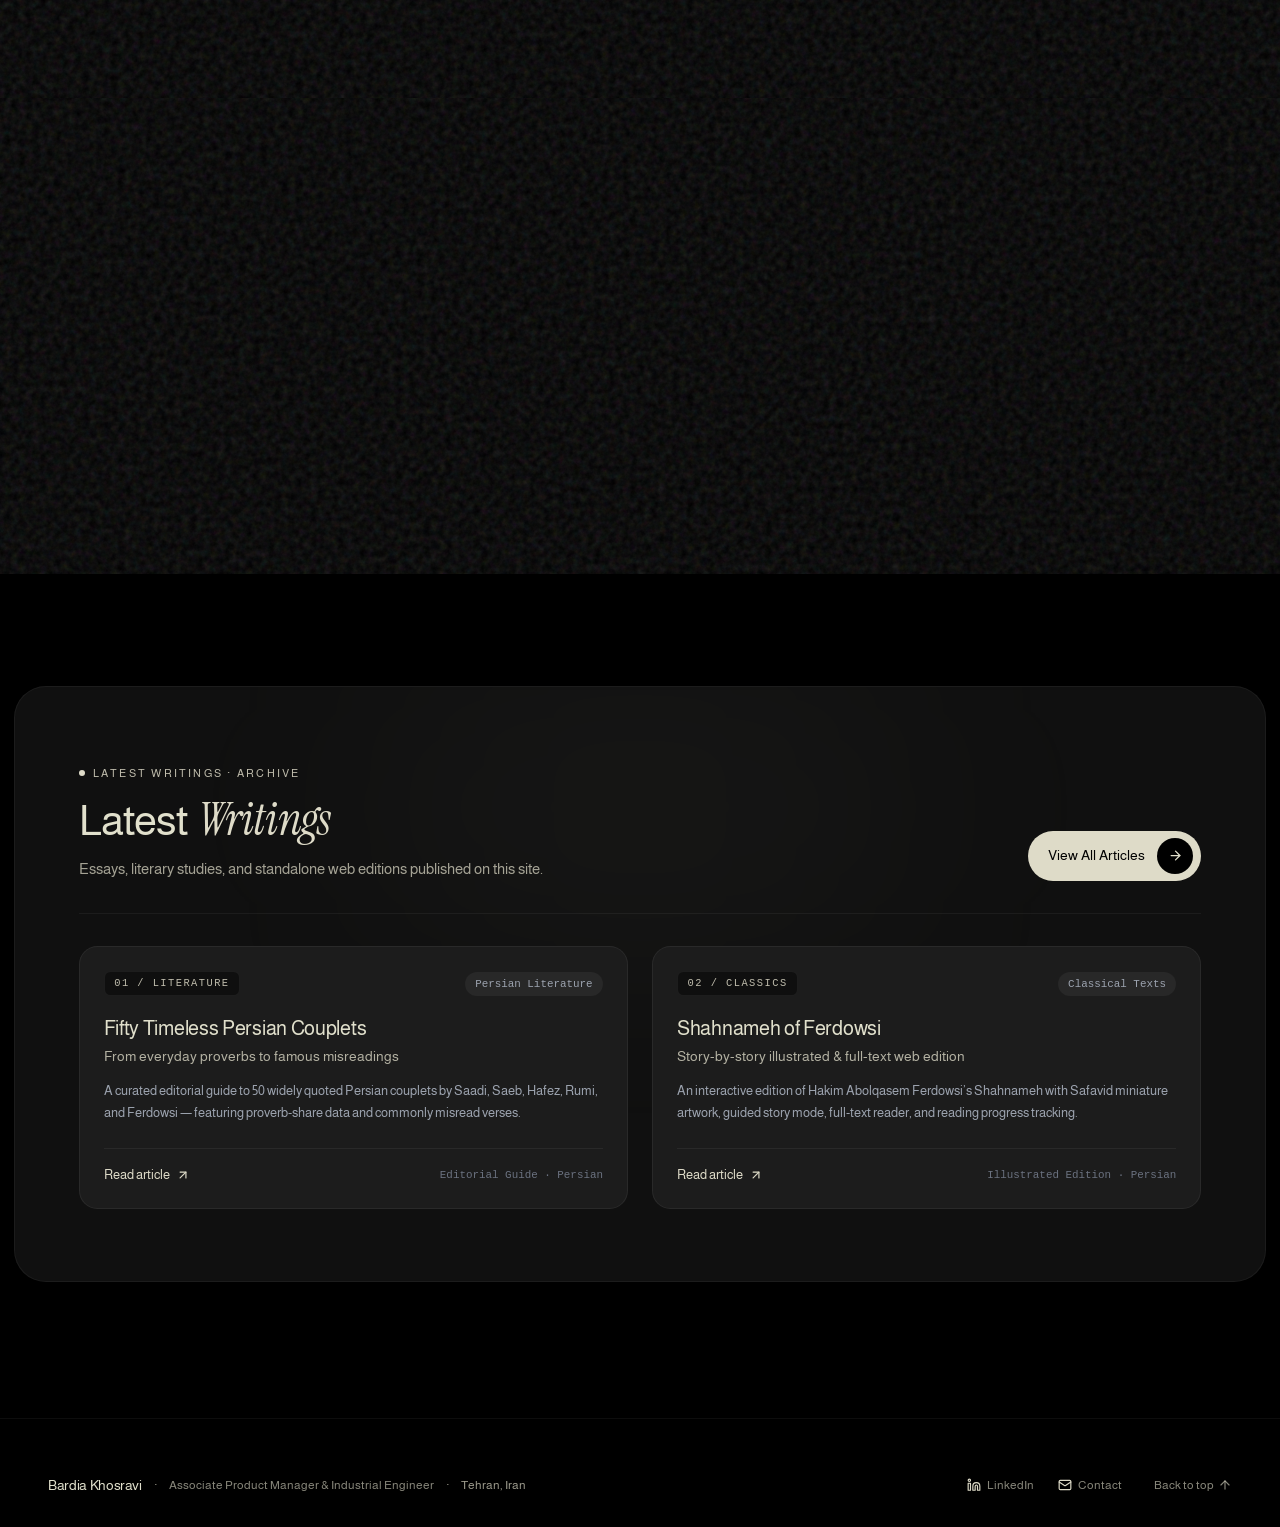
==== commit 6f7ef592: "Extract uploaded site archive" ====
--- a/index.html
+++ b/index.html
@@ -3,7 +3,7 @@
   <head>
     <meta charset="UTF-8" />
     <meta name="viewport" content="width=device-width, initial-scale=1.0, viewport-fit=cover" />
-    <title>Bardia Khosravi — Associate Product Manager & Industrial Engineer</title>
+    <title>Bardia Khosravi</title>
     <meta name="description" content="Designing and improving processes — from the production line to the digital product." />
     <meta property="og:title" content="Bardia Khosravi — Associate Product Manager & Industrial Engineer" />
     <meta property="og:description" content="Designing and improving processes — from the production line to the digital product." />
@@ -345,10 +345,11 @@
       }
 
     </style>
-  </head>
+    <link rel="canonical" href="https://bardiakhosravi.ir/">
+</head>
   <body>
     <div id="root"></div>
-    <script src="/articles-data.js"></script>
+    <script src="/articles-data.js?v=2"></script>
     <script>
       (function () {
         var fallbackArticles = [
@@ -424,7 +425,7 @@
                   '<h2 class="bk-writings-title">Latest <span class="bk-writings-title-serif">Writings</span></h2>' +
                   '<p class="bk-writings-sub">Essays, literary studies, and standalone web editions published on this site.</p>' +
                 '</div>' +
-                '<a class="bk-archive-btn" href="/articles.html">' +
+                '<a class="bk-archive-btn" href="/articles/">' +
                   '<span>View All Articles</span>' +
                   '<span class="bk-archive-btn-icon" aria-hidden="true">' +
                     '<svg width="15" height="15" viewBox="0 0 24 24" fill="none" stroke="currentColor" stroke-width="2" stroke-linecap="round" stroke-linejoin="round"><path d="M5 12h14"/><path d="m12 5 7 7-7 7"/></svg>' +
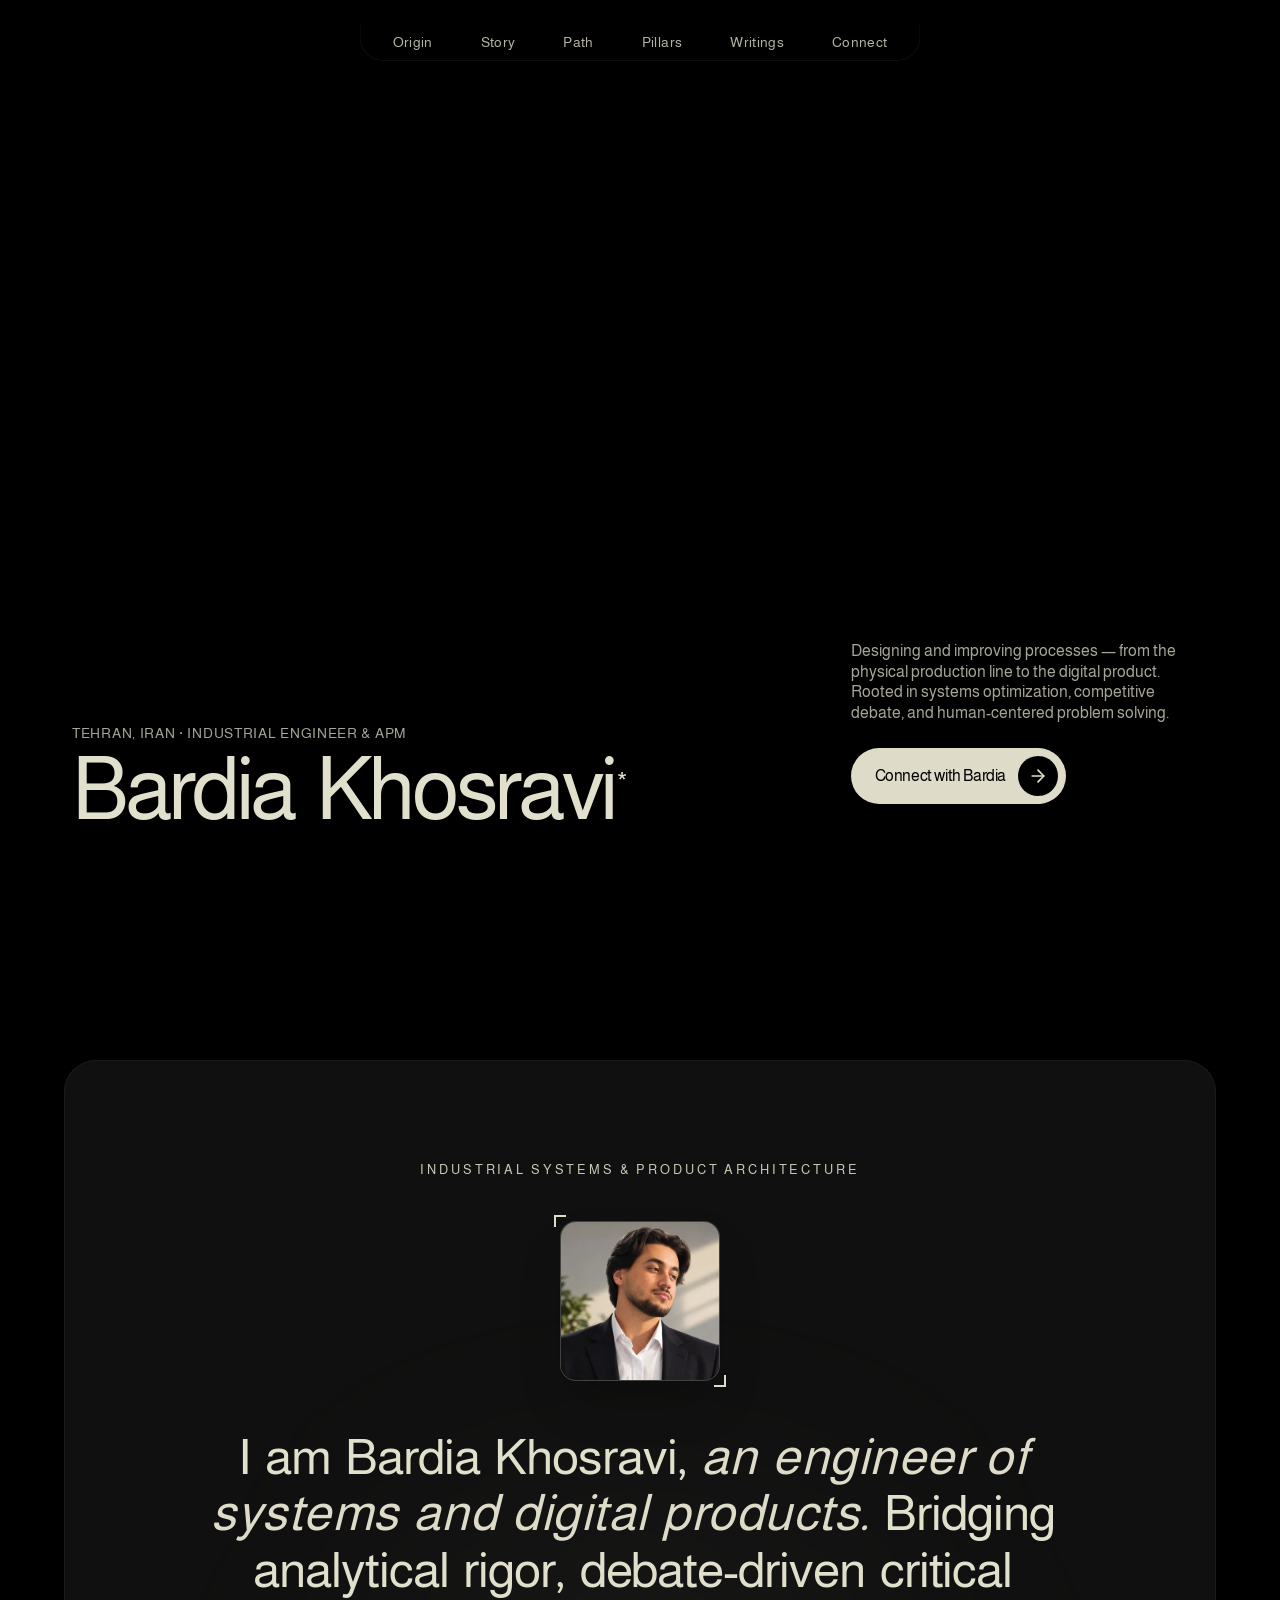
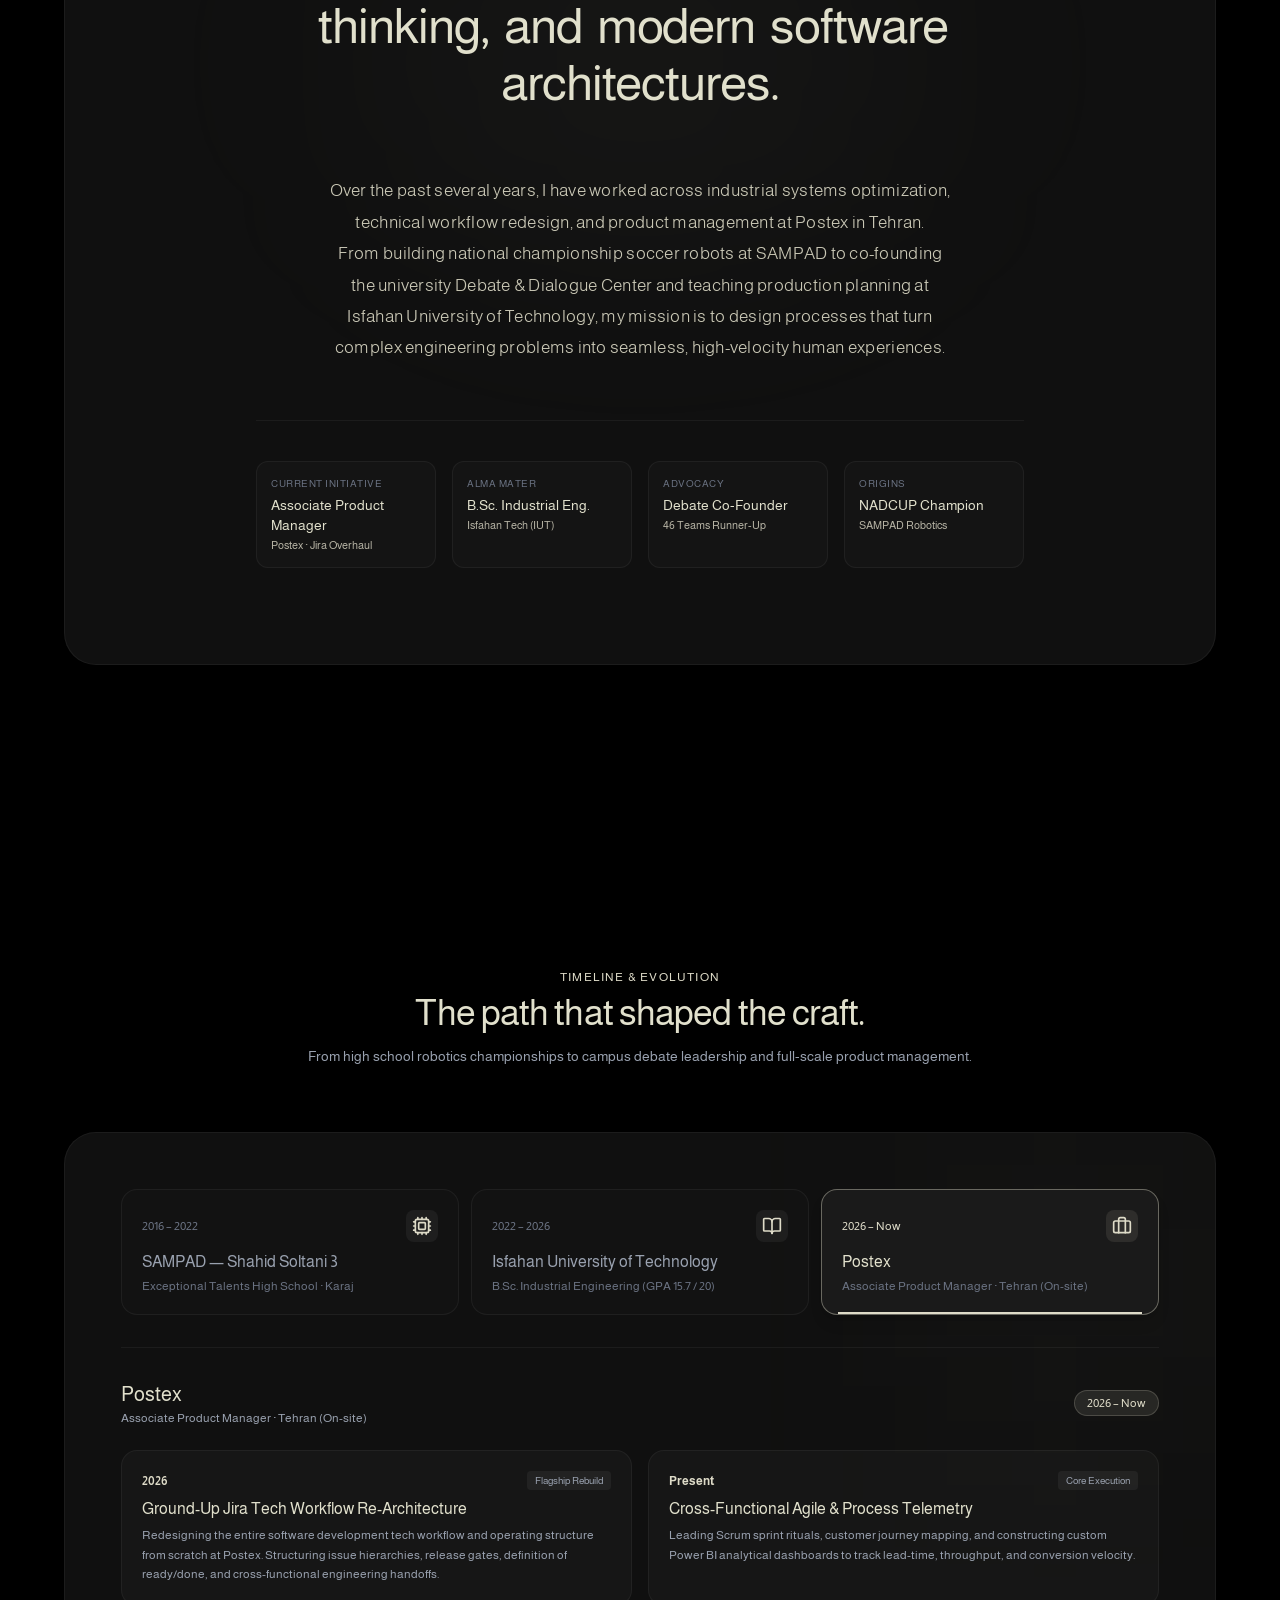
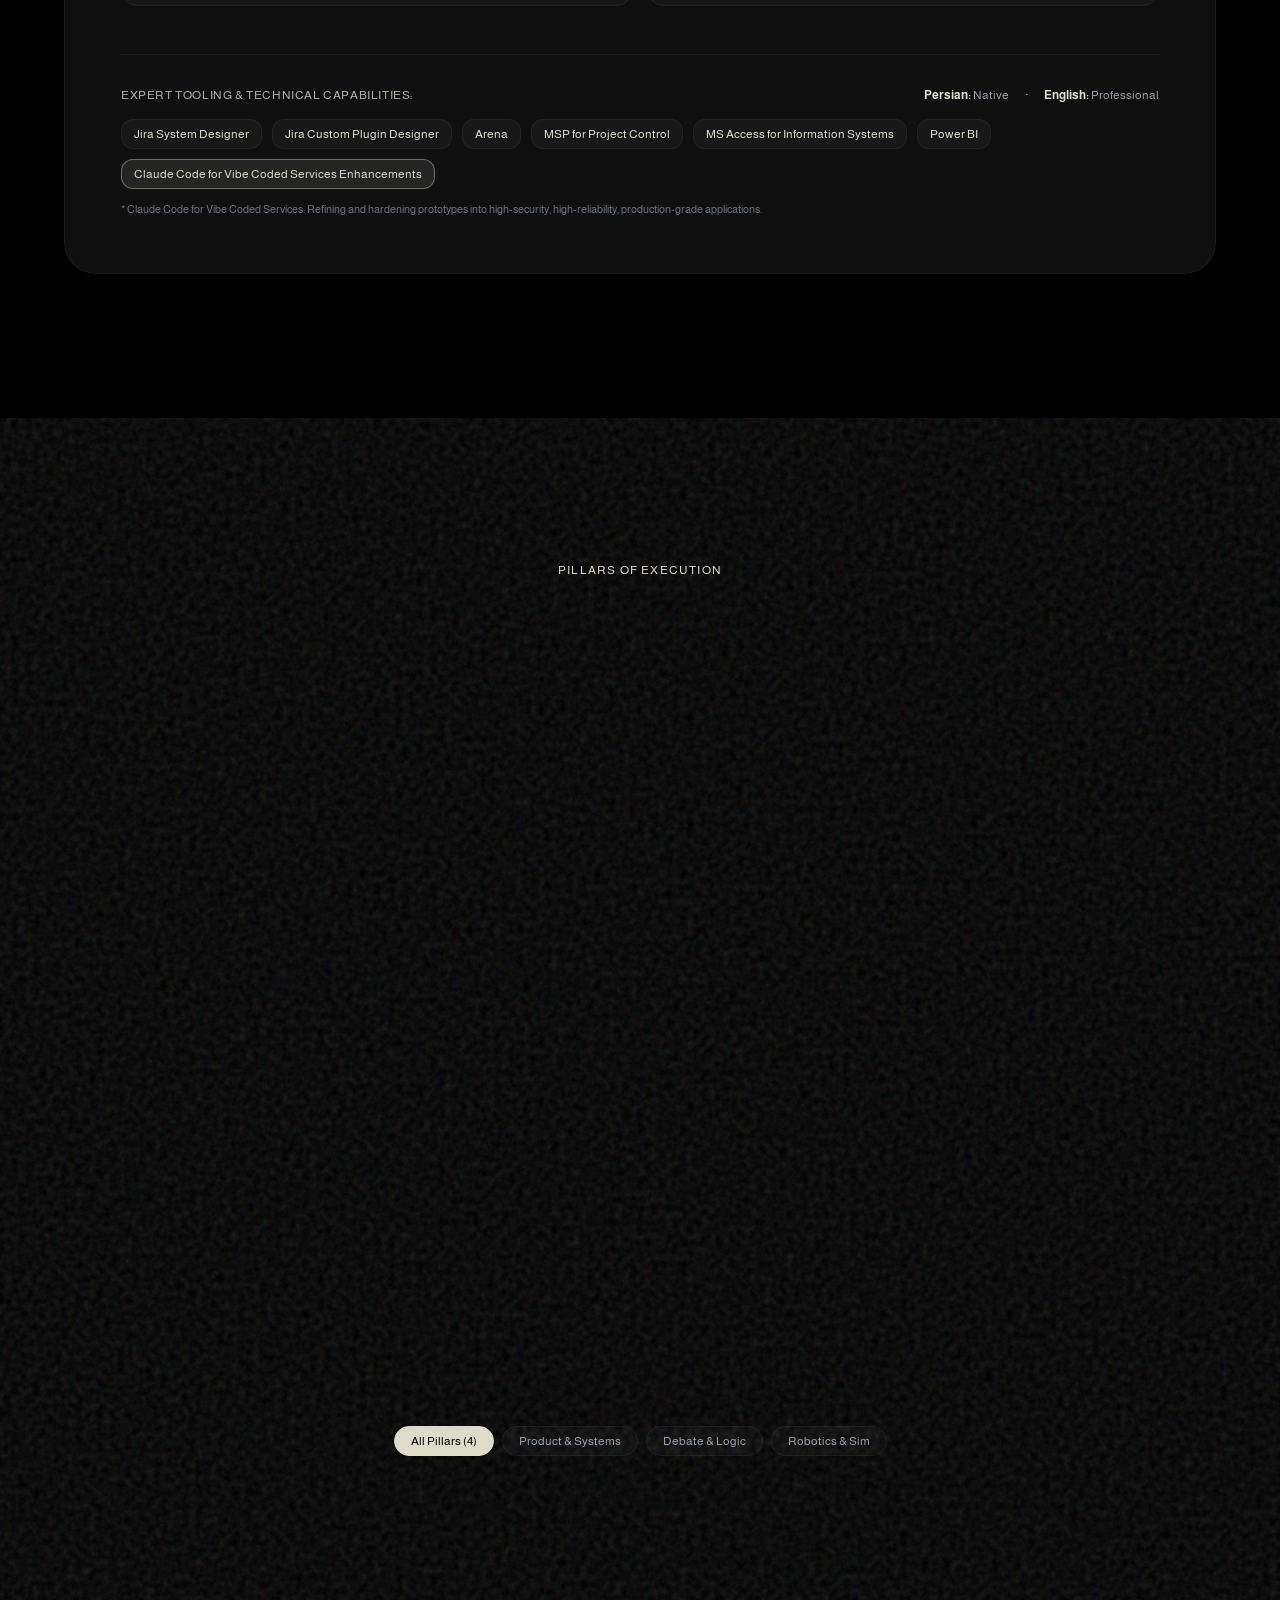
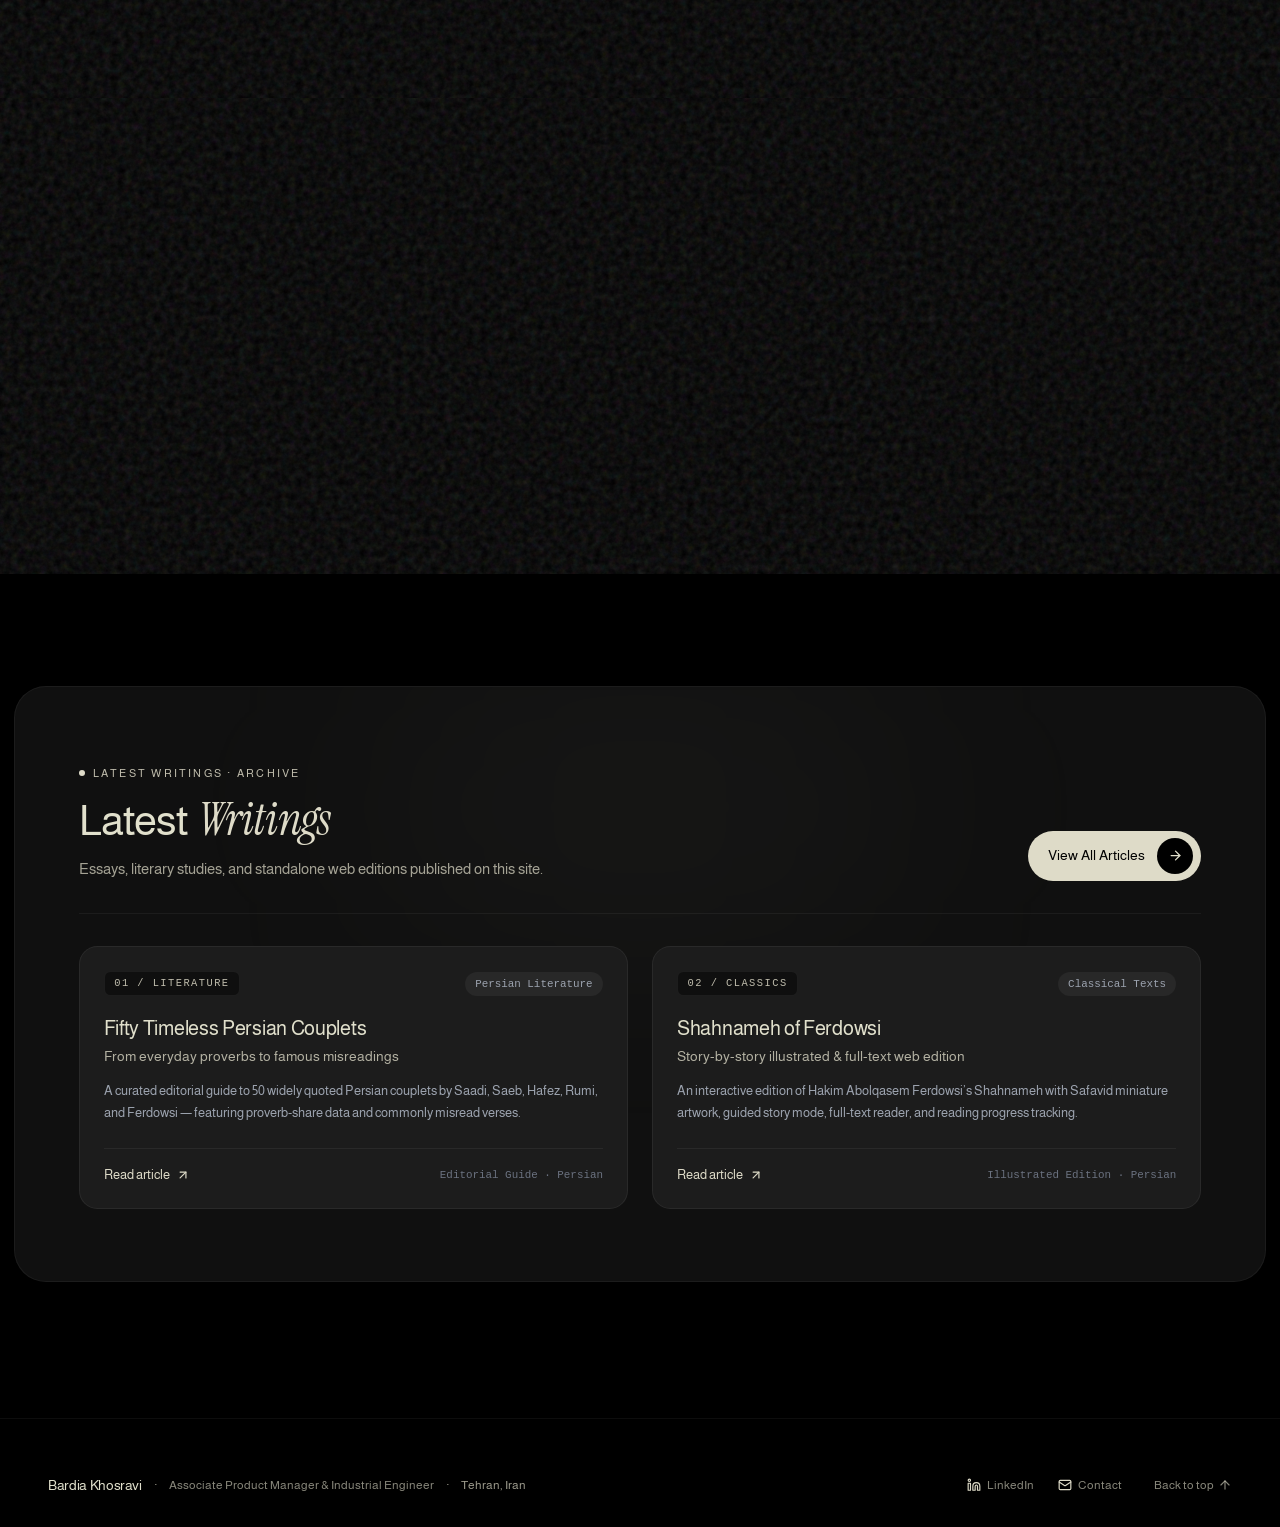
==== commit 08f6682d: "Extract uploaded site archive" ====
--- a/index.html
+++ b/index.html
@@ -3,12 +3,30 @@
   <head>
     <meta charset="UTF-8" />
     <meta name="viewport" content="width=device-width, initial-scale=1.0, viewport-fit=cover" />
-    <title>Bardia Khosravi</title>
-    <meta name="description" content="Designing and improving processes — from the production line to the digital product." />
-    <meta property="og:title" content="Bardia Khosravi — Associate Product Manager & Industrial Engineer" />
-    <meta property="og:description" content="Designing and improving processes — from the production line to the digital product." />
-    <meta property="og:type" content="profile" />
-    <meta name="twitter:card" content="summary_large_image" />
+  <title>Bardia Khosravi — Associate Product Manager & Industrial Engineer</title>
+  <meta name="description" content="Designing and improving processes — from the production line to the digital product.">
+  <link rel="canonical" href="https://bardiakhosravi.ir/">
+  <link rel="icon" href="/favicon.ico" sizes="any">
+  <link rel="icon" type="image/png" sizes="48x48" href="/icons/favicon-48x48.png">
+  <link rel="icon" type="image/png" sizes="32x32" href="/icons/favicon-32x32.png">
+  <link rel="icon" type="image/png" sizes="16x16" href="/icons/favicon-16x16.png">
+  <link rel="apple-touch-icon" sizes="180x180" href="/icons/apple-touch-icon.png">
+  <link rel="manifest" href="/site.webmanifest">
+  <meta name="theme-color" content="#1a1625">
+  <meta property="og:site_name" content="Bardia Khosravi">
+  <meta property="og:title" content="Bardia Khosravi — Associate Product Manager & Industrial Engineer">
+  <meta property="og:description" content="Designing and improving processes — from the production line to the digital product.">
+  <meta property="og:type" content="profile">
+  <meta property="og:url" content="https://bardiakhosravi.ir/">
+  <meta property="og:locale" content="en_US">
+  <meta property="og:image" content="https://bardiakhosravi.ir/og-image.jpg">
+  <meta property="og:image:width" content="1200">
+  <meta property="og:image:height" content="630">
+  <meta name="twitter:card" content="summary_large_image">
+  <meta name="twitter:title" content="Bardia Khosravi — Associate Product Manager & Industrial Engineer">
+  <meta name="twitter:description" content="Designing and improving processes — from the production line to the digital product.">
+  <meta name="twitter:image" content="https://bardiakhosravi.ir/og-image.jpg">
+
     <link rel="preconnect" href="https://fonts.googleapis.com" />
     <link rel="preconnect" href="https://fonts.gstatic.com" crossorigin />
     <link href="https://fonts.googleapis.com/css2?family=Almarai:wght@300;400;700;800&family=Instrument+Serif:ital@1&display=swap" rel="stylesheet" />
@@ -345,8 +363,7 @@
       }
 
     </style>
-    <link rel="canonical" href="https://bardiakhosravi.ir/">
-</head>
+    </head>
   <body>
     <div id="root"></div>
     <script src="/articles-data.js?v=2"></script>
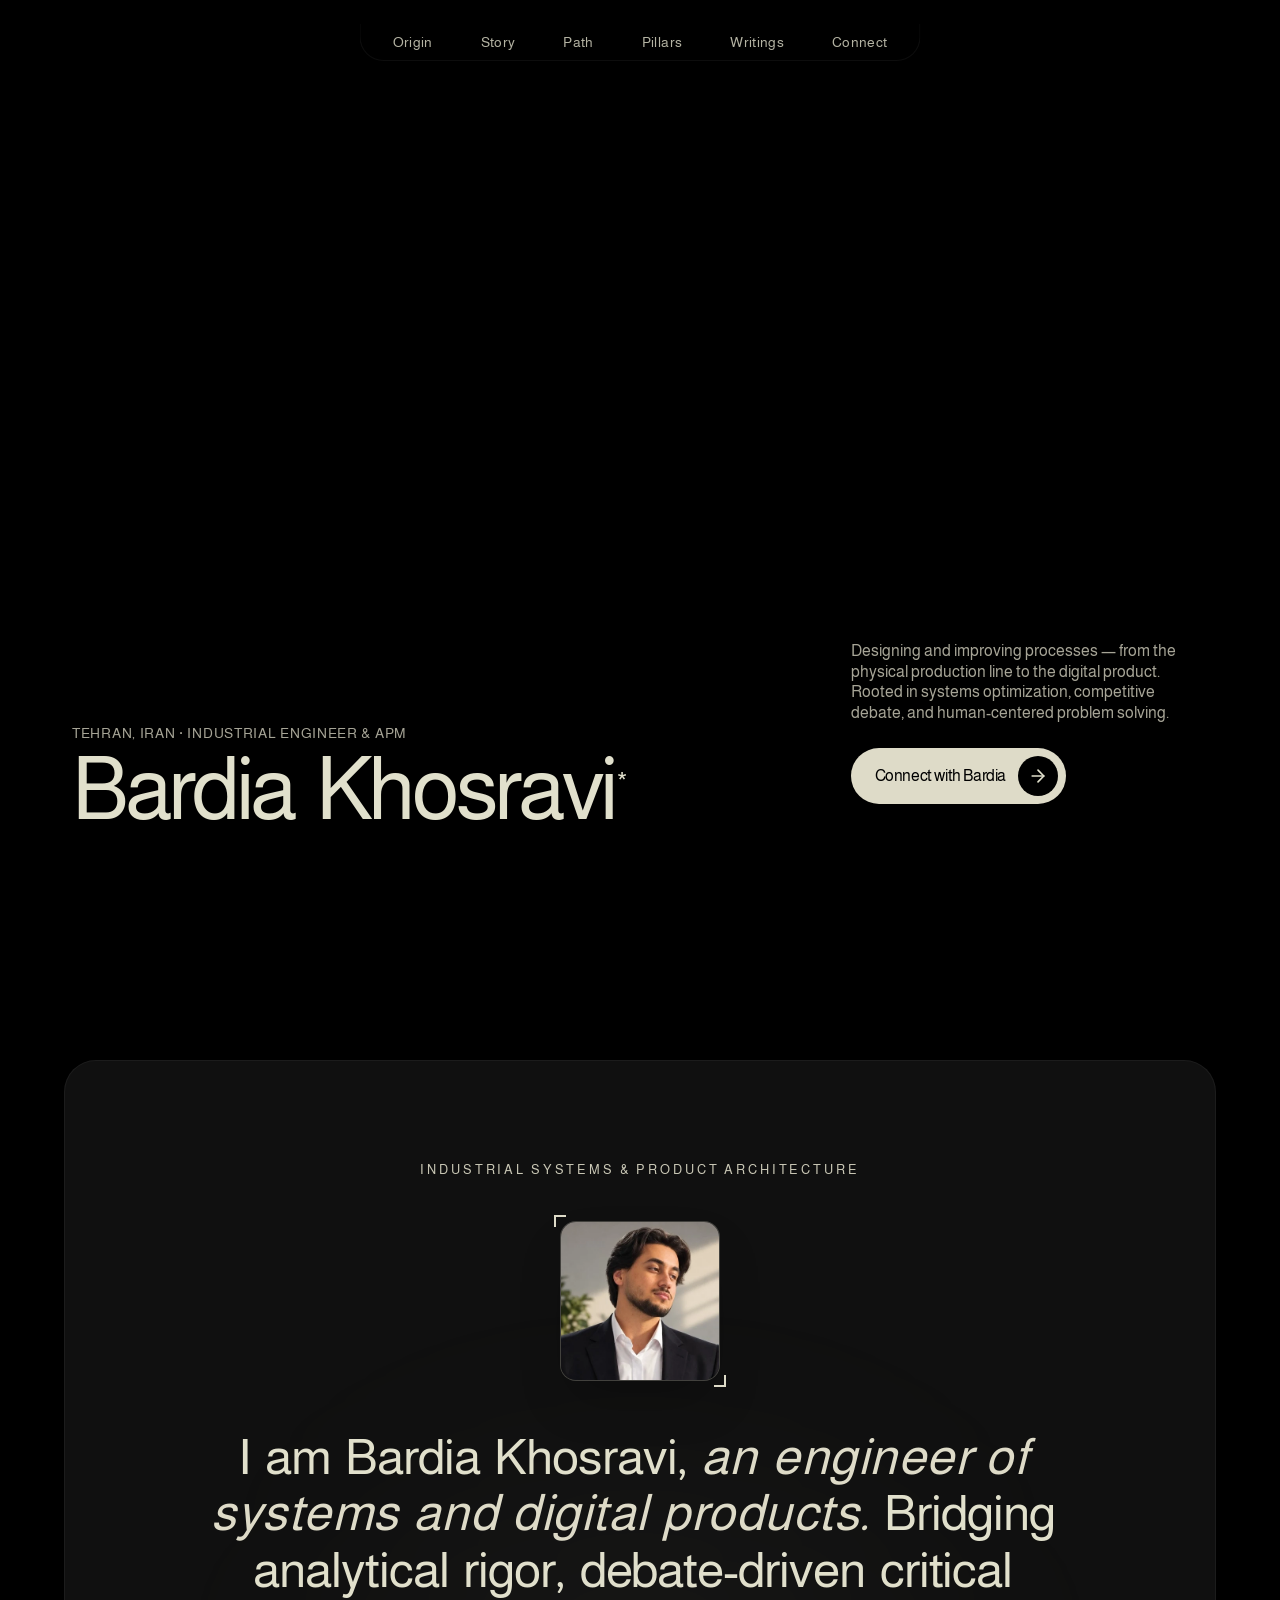
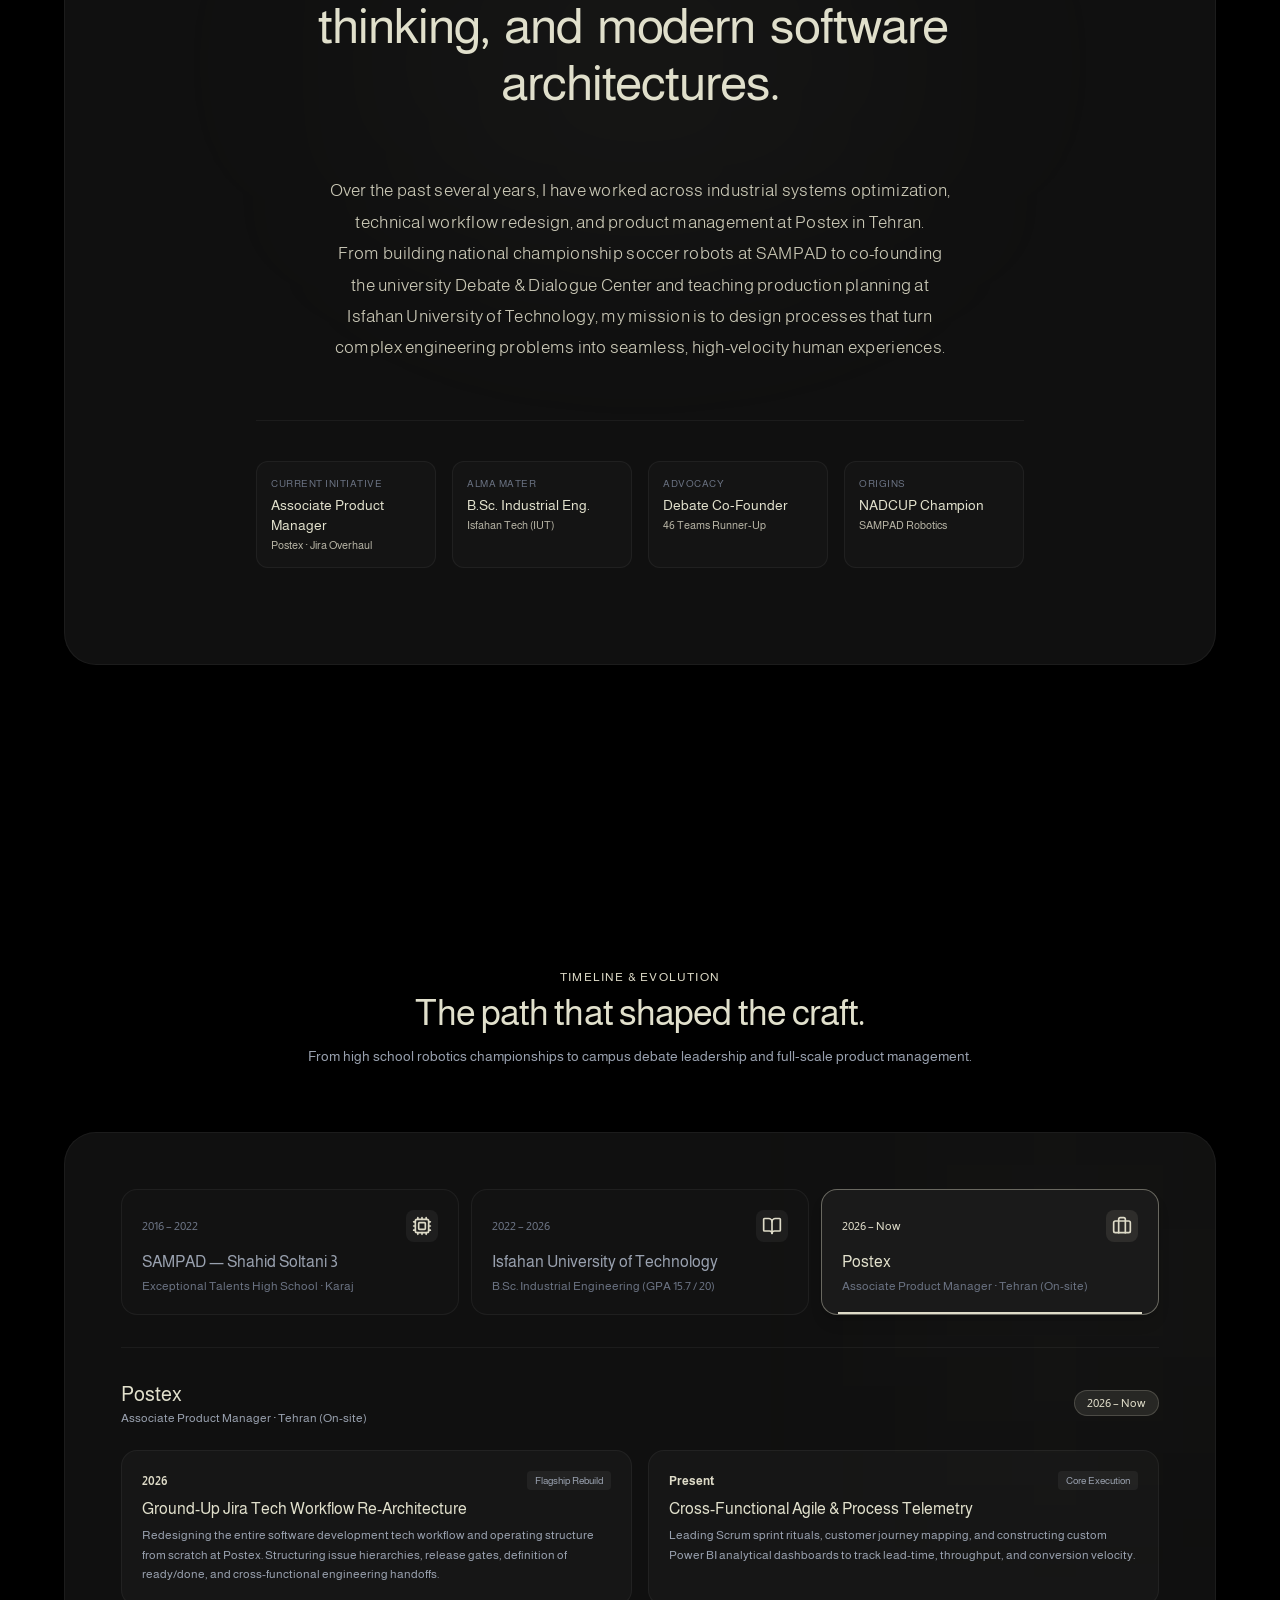
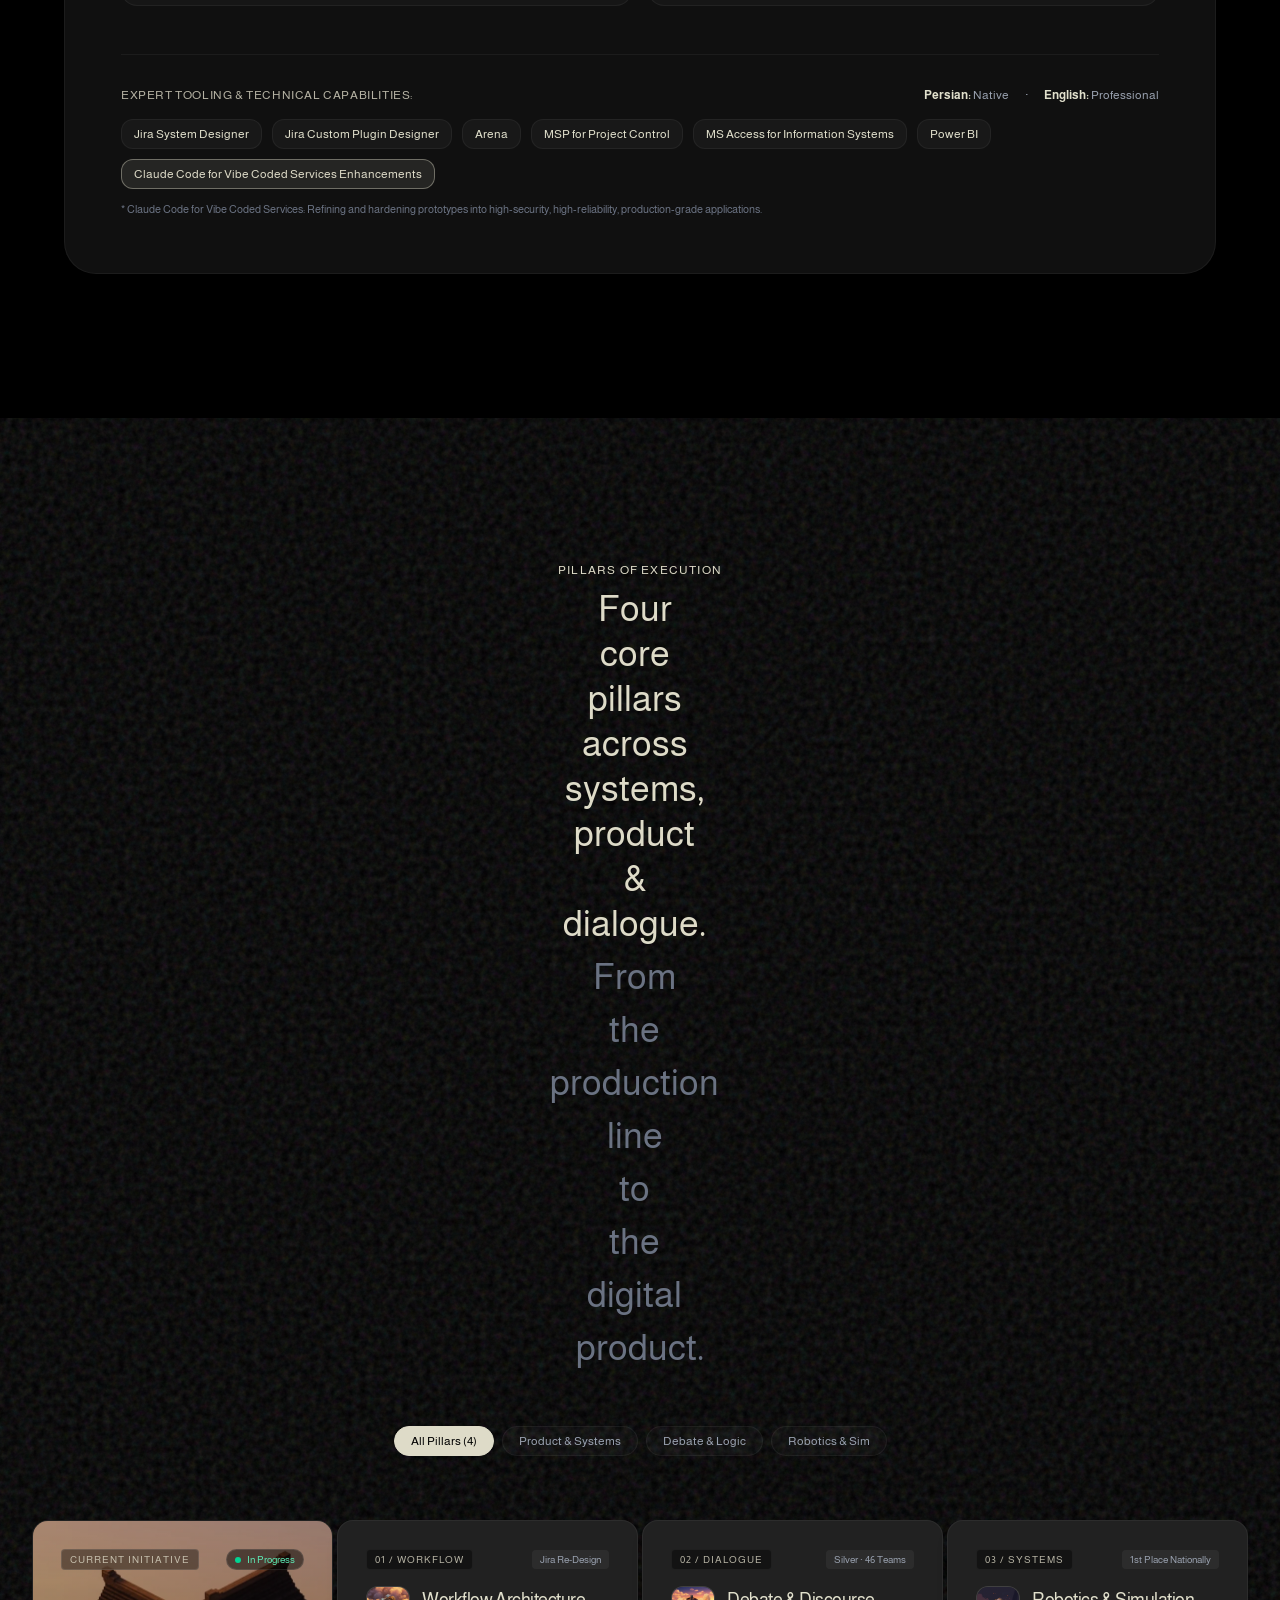
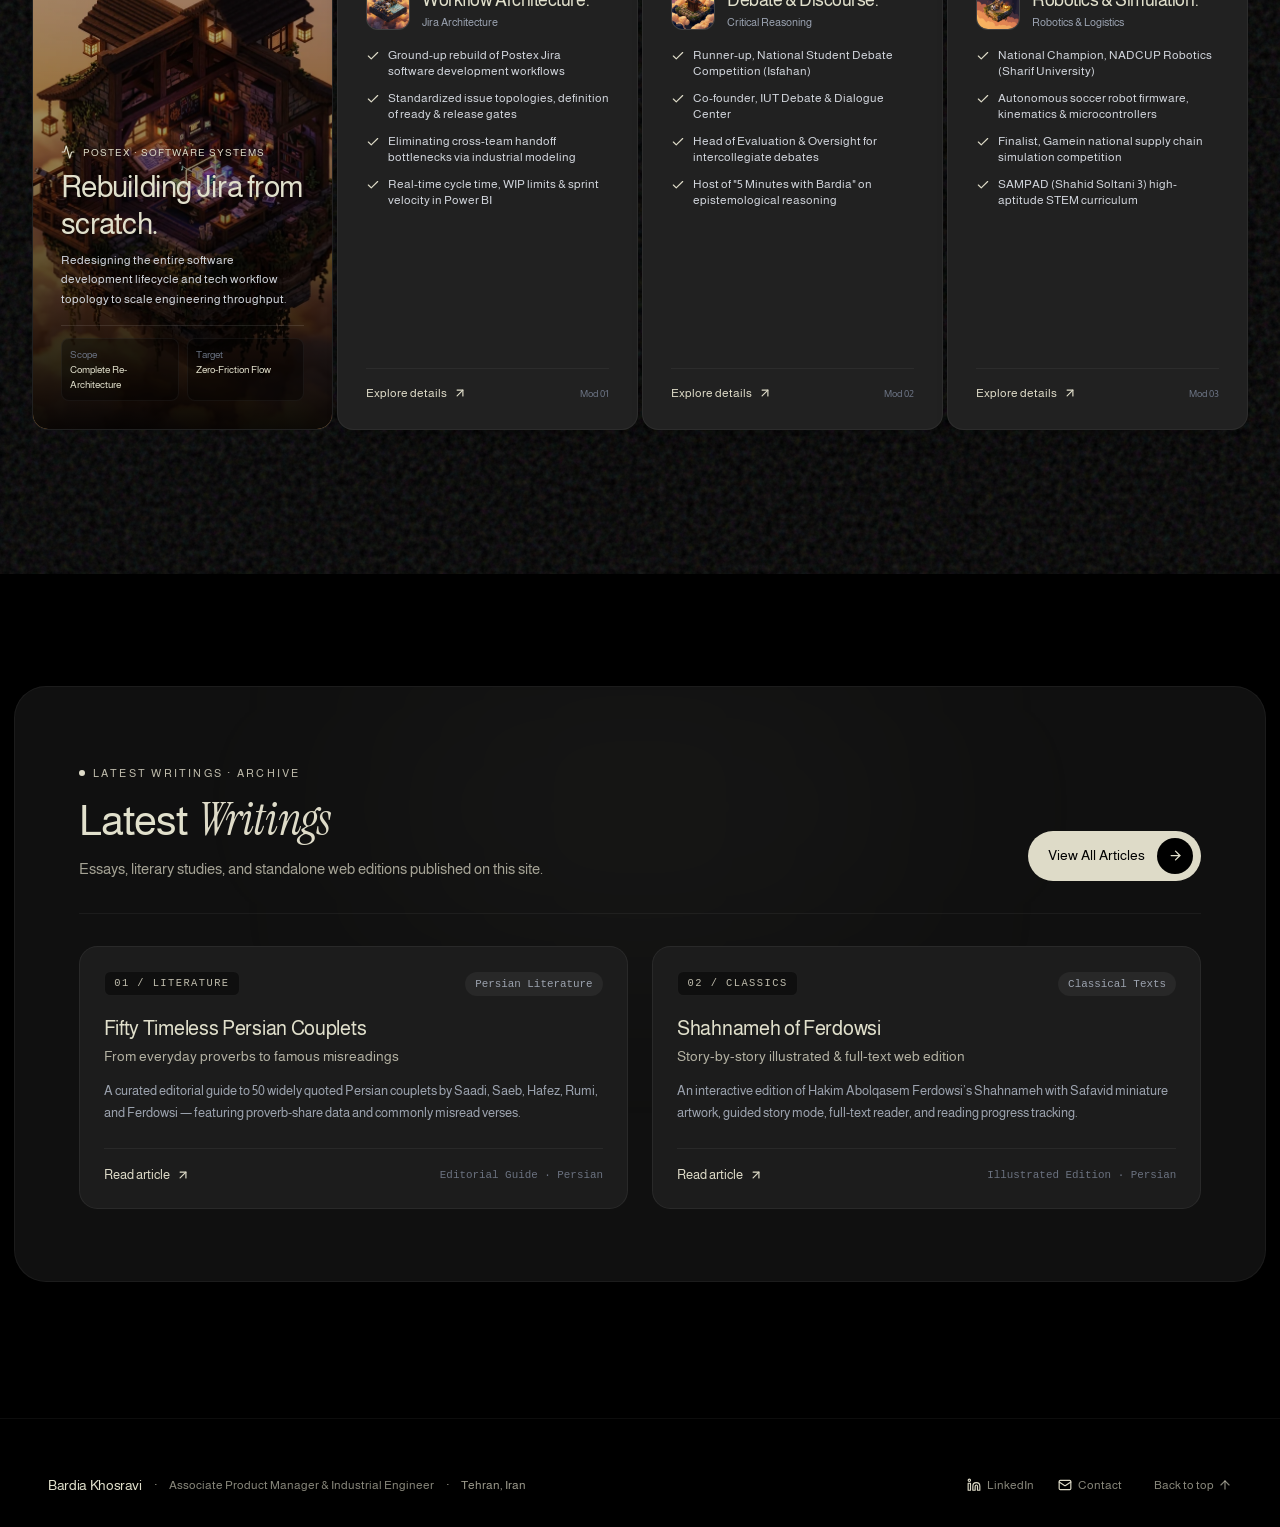
==== commit 8d1f7051: "Extract uploaded site archive" ====
--- a/index.html
+++ b/index.html
@@ -3,30 +3,24 @@
   <head>
     <meta charset="UTF-8" />
     <meta name="viewport" content="width=device-width, initial-scale=1.0, viewport-fit=cover" />
-  <title>Bardia Khosravi — Associate Product Manager & Industrial Engineer</title>
-  <meta name="description" content="Designing and improving processes — from the production line to the digital product.">
-  <link rel="canonical" href="https://bardiakhosravi.ir/">
+    <title>Bardia Khosravi — Associate Product Manager & Industrial Engineer</title>
+  <link rel="icon" href="/favicon.svg" type="image/svg+xml">
   <link rel="icon" href="/favicon.ico" sizes="any">
   <link rel="icon" type="image/png" sizes="48x48" href="/icons/favicon-48x48.png">
   <link rel="icon" type="image/png" sizes="32x32" href="/icons/favicon-32x32.png">
   <link rel="icon" type="image/png" sizes="16x16" href="/icons/favicon-16x16.png">
   <link rel="apple-touch-icon" sizes="180x180" href="/icons/apple-touch-icon.png">
   <link rel="manifest" href="/site.webmanifest">
-  <meta name="theme-color" content="#1a1625">
-  <meta property="og:site_name" content="Bardia Khosravi">
-  <meta property="og:title" content="Bardia Khosravi — Associate Product Manager & Industrial Engineer">
-  <meta property="og:description" content="Designing and improving processes — from the production line to the digital product.">
-  <meta property="og:type" content="profile">
-  <meta property="og:url" content="https://bardiakhosravi.ir/">
-  <meta property="og:locale" content="en_US">
+  <meta name="theme-color" content="#1A1528">
   <meta property="og:image" content="https://bardiakhosravi.ir/og-image.jpg">
   <meta property="og:image:width" content="1200">
   <meta property="og:image:height" content="630">
-  <meta name="twitter:card" content="summary_large_image">
-  <meta name="twitter:title" content="Bardia Khosravi — Associate Product Manager & Industrial Engineer">
-  <meta name="twitter:description" content="Designing and improving processes — from the production line to the digital product.">
   <meta name="twitter:image" content="https://bardiakhosravi.ir/og-image.jpg">
-
+    <meta name="description" content="Designing and improving processes — from the production line to the digital product." />
+    <meta property="og:title" content="Bardia Khosravi — Associate Product Manager & Industrial Engineer" />
+    <meta property="og:description" content="Designing and improving processes — from the production line to the digital product." />
+    <meta property="og:type" content="profile" />
+    <meta name="twitter:card" content="summary_large_image" />
     <link rel="preconnect" href="https://fonts.googleapis.com" />
     <link rel="preconnect" href="https://fonts.gstatic.com" crossorigin />
     <link href="https://fonts.googleapis.com/css2?family=Almarai:wght@300;400;700;800&family=Instrument+Serif:ital@1&display=swap" rel="stylesheet" />
@@ -363,10 +357,10 @@
       }
 
     </style>
-    </head>
+  </head>
   <body>
     <div id="root"></div>
-    <script src="/articles-data.js?v=2"></script>
+    <script src="/articles-data.js"></script>
     <script>
       (function () {
         var fallbackArticles = [
@@ -442,7 +436,7 @@
                   '<h2 class="bk-writings-title">Latest <span class="bk-writings-title-serif">Writings</span></h2>' +
                   '<p class="bk-writings-sub">Essays, literary studies, and standalone web editions published on this site.</p>' +
                 '</div>' +
-                '<a class="bk-archive-btn" href="/articles/">' +
+                '<a class="bk-archive-btn" href="/articles.html">' +
                   '<span>View All Articles</span>' +
                   '<span class="bk-archive-btn-icon" aria-hidden="true">' +
                     '<svg width="15" height="15" viewBox="0 0 24 24" fill="none" stroke="currentColor" stroke-width="2" stroke-linecap="round" stroke-linejoin="round"><path d="M5 12h14"/><path d="m12 5 7 7-7 7"/></svg>' +
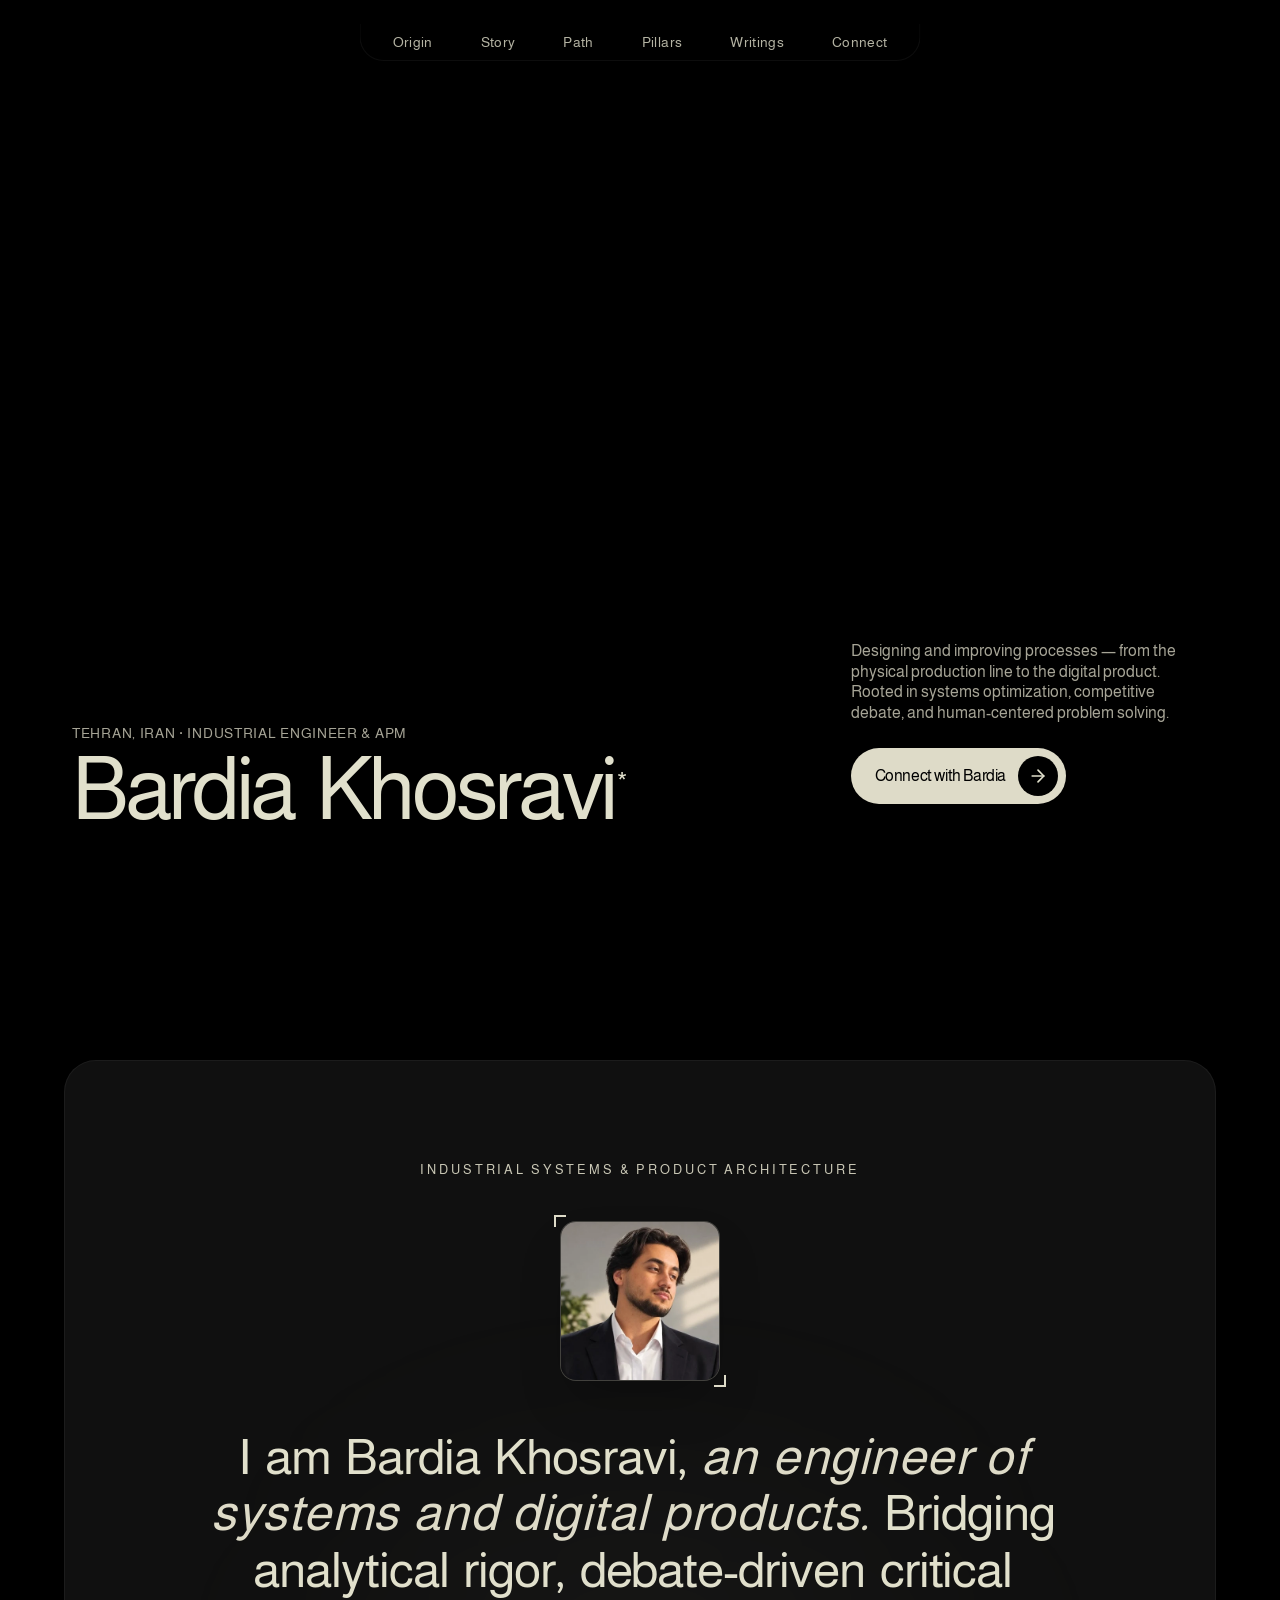
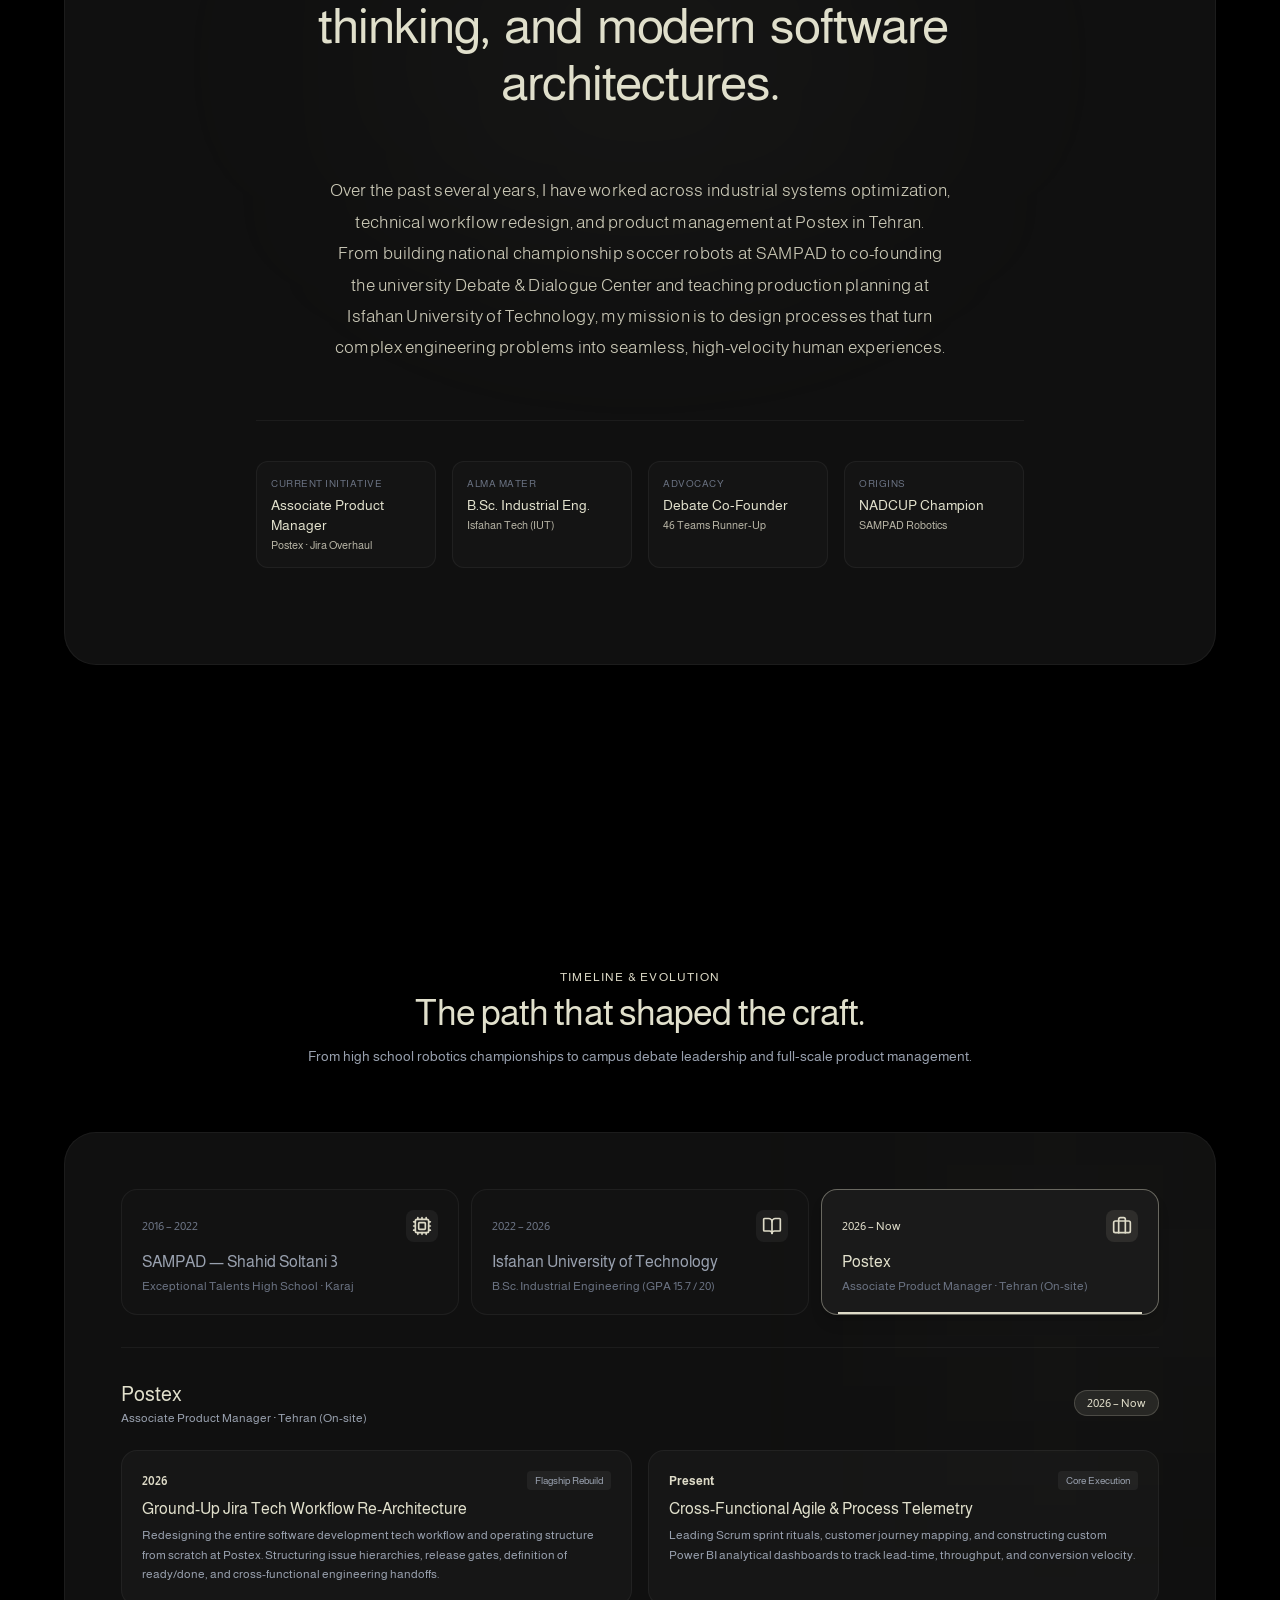
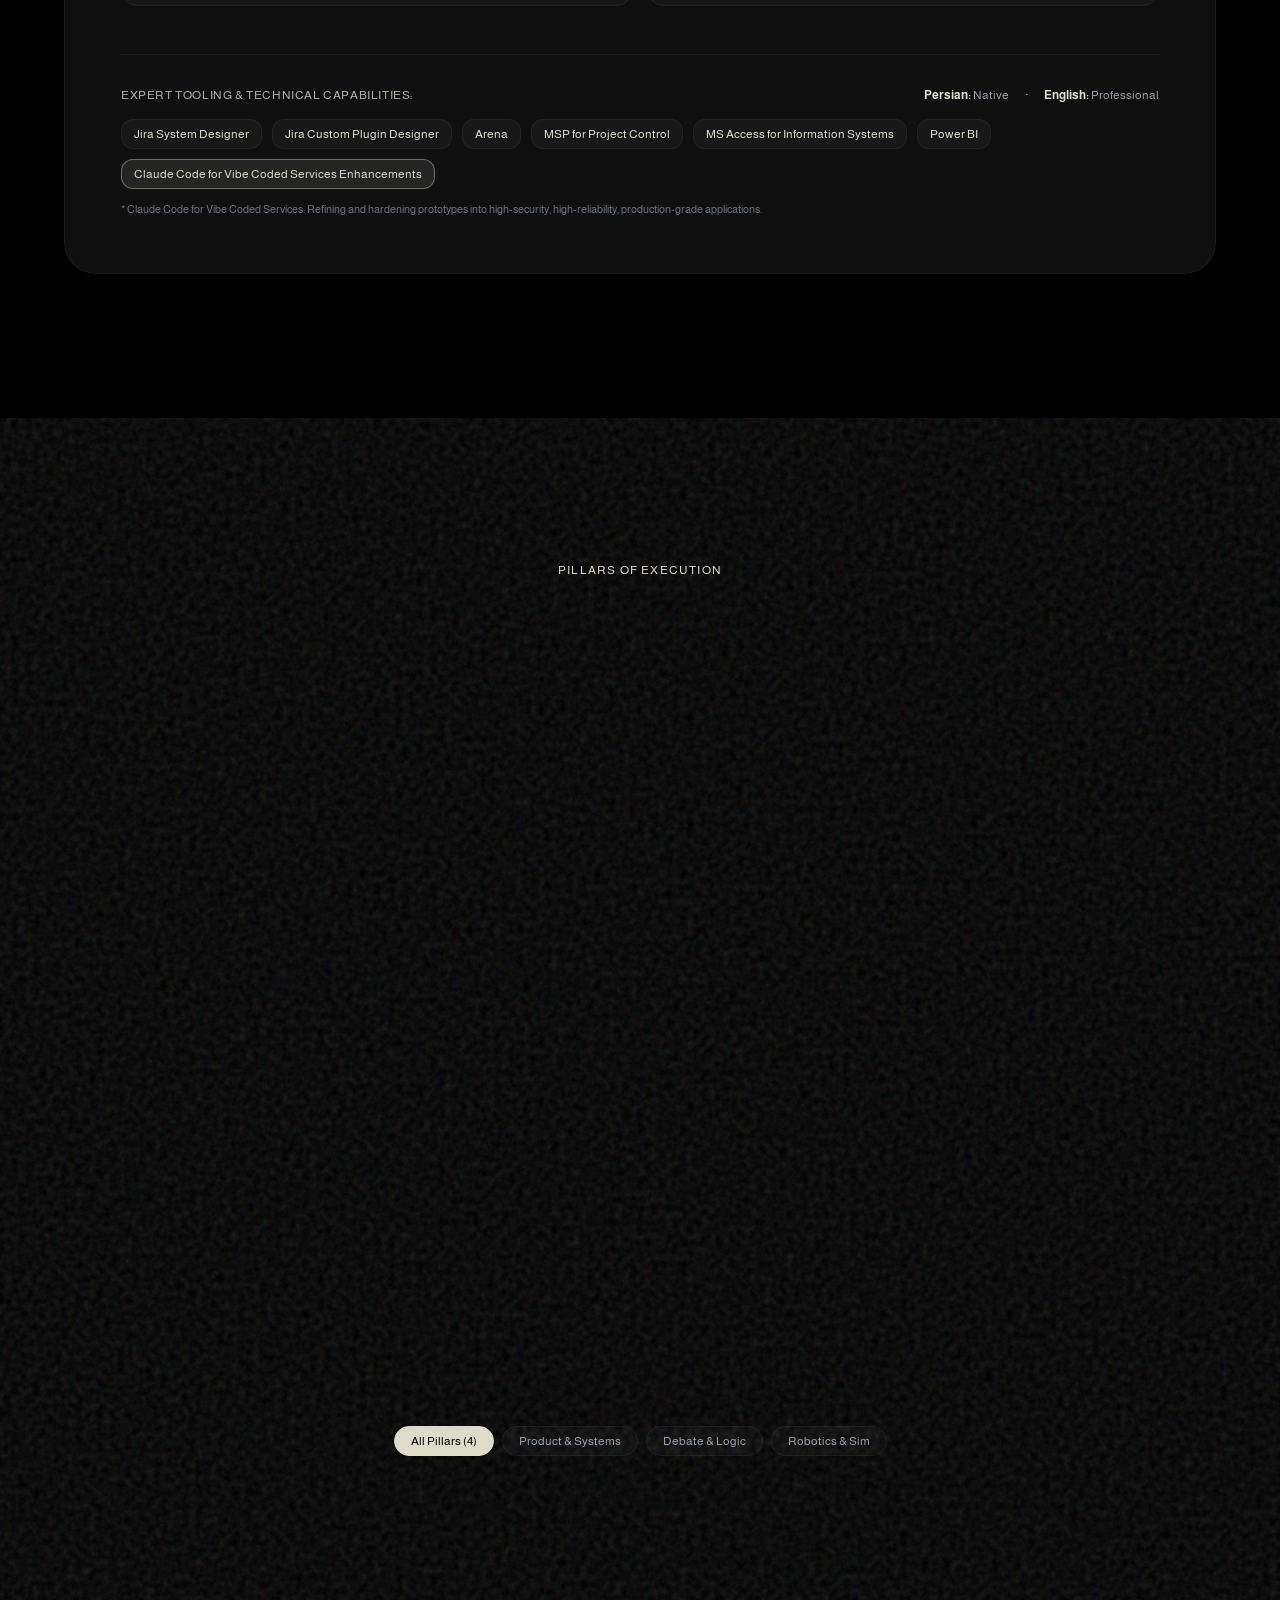
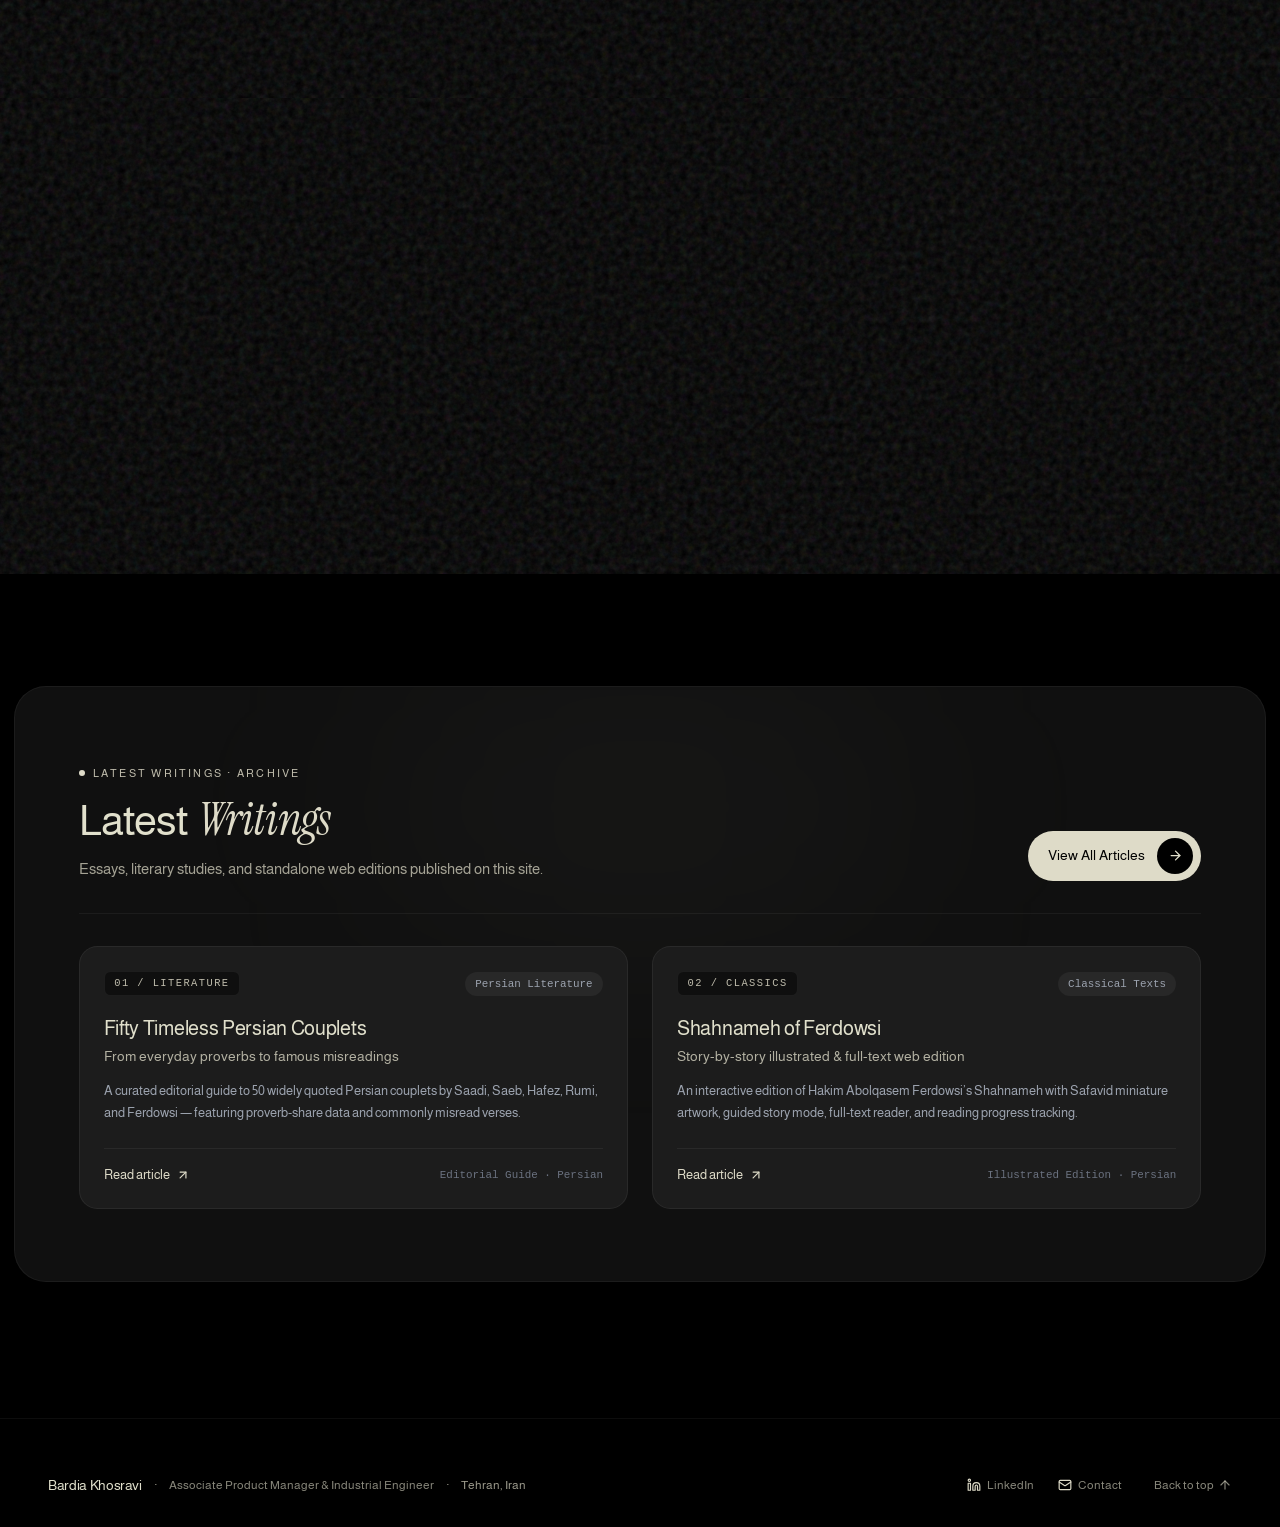
==== commit 9b2ed2e7: "Extract uploaded site archive" ====
--- a/index.html
+++ b/index.html
@@ -3,19 +3,7 @@
   <head>
     <meta charset="UTF-8" />
     <meta name="viewport" content="width=device-width, initial-scale=1.0, viewport-fit=cover" />
-    <title>Bardia Khosravi — Associate Product Manager & Industrial Engineer</title>
-  <link rel="icon" href="/favicon.svg" type="image/svg+xml">
-  <link rel="icon" href="/favicon.ico" sizes="any">
-  <link rel="icon" type="image/png" sizes="48x48" href="/icons/favicon-48x48.png">
-  <link rel="icon" type="image/png" sizes="32x32" href="/icons/favicon-32x32.png">
-  <link rel="icon" type="image/png" sizes="16x16" href="/icons/favicon-16x16.png">
-  <link rel="apple-touch-icon" sizes="180x180" href="/icons/apple-touch-icon.png">
-  <link rel="manifest" href="/site.webmanifest">
-  <meta name="theme-color" content="#1A1528">
-  <meta property="og:image" content="https://bardiakhosravi.ir/og-image.jpg">
-  <meta property="og:image:width" content="1200">
-  <meta property="og:image:height" content="630">
-  <meta name="twitter:image" content="https://bardiakhosravi.ir/og-image.jpg">
+    <title>Bardia Khosravi</title>
     <meta name="description" content="Designing and improving processes — from the production line to the digital product." />
     <meta property="og:title" content="Bardia Khosravi — Associate Product Manager & Industrial Engineer" />
     <meta property="og:description" content="Designing and improving processes — from the production line to the digital product." />
@@ -357,10 +345,11 @@
       }
 
     </style>
-  </head>
+    <link rel="canonical" href="https://bardiakhosravi.ir/">
+</head>
   <body>
     <div id="root"></div>
-    <script src="/articles-data.js"></script>
+    <script src="/articles-data.js?v=2"></script>
     <script>
       (function () {
         var fallbackArticles = [
@@ -436,7 +425,7 @@
                   '<h2 class="bk-writings-title">Latest <span class="bk-writings-title-serif">Writings</span></h2>' +
                   '<p class="bk-writings-sub">Essays, literary studies, and standalone web editions published on this site.</p>' +
                 '</div>' +
-                '<a class="bk-archive-btn" href="/articles.html">' +
+                '<a class="bk-archive-btn" href="/articles/">' +
                   '<span>View All Articles</span>' +
                   '<span class="bk-archive-btn-icon" aria-hidden="true">' +
                     '<svg width="15" height="15" viewBox="0 0 24 24" fill="none" stroke="currentColor" stroke-width="2" stroke-linecap="round" stroke-linejoin="round"><path d="M5 12h14"/><path d="m12 5 7 7-7 7"/></svg>' +
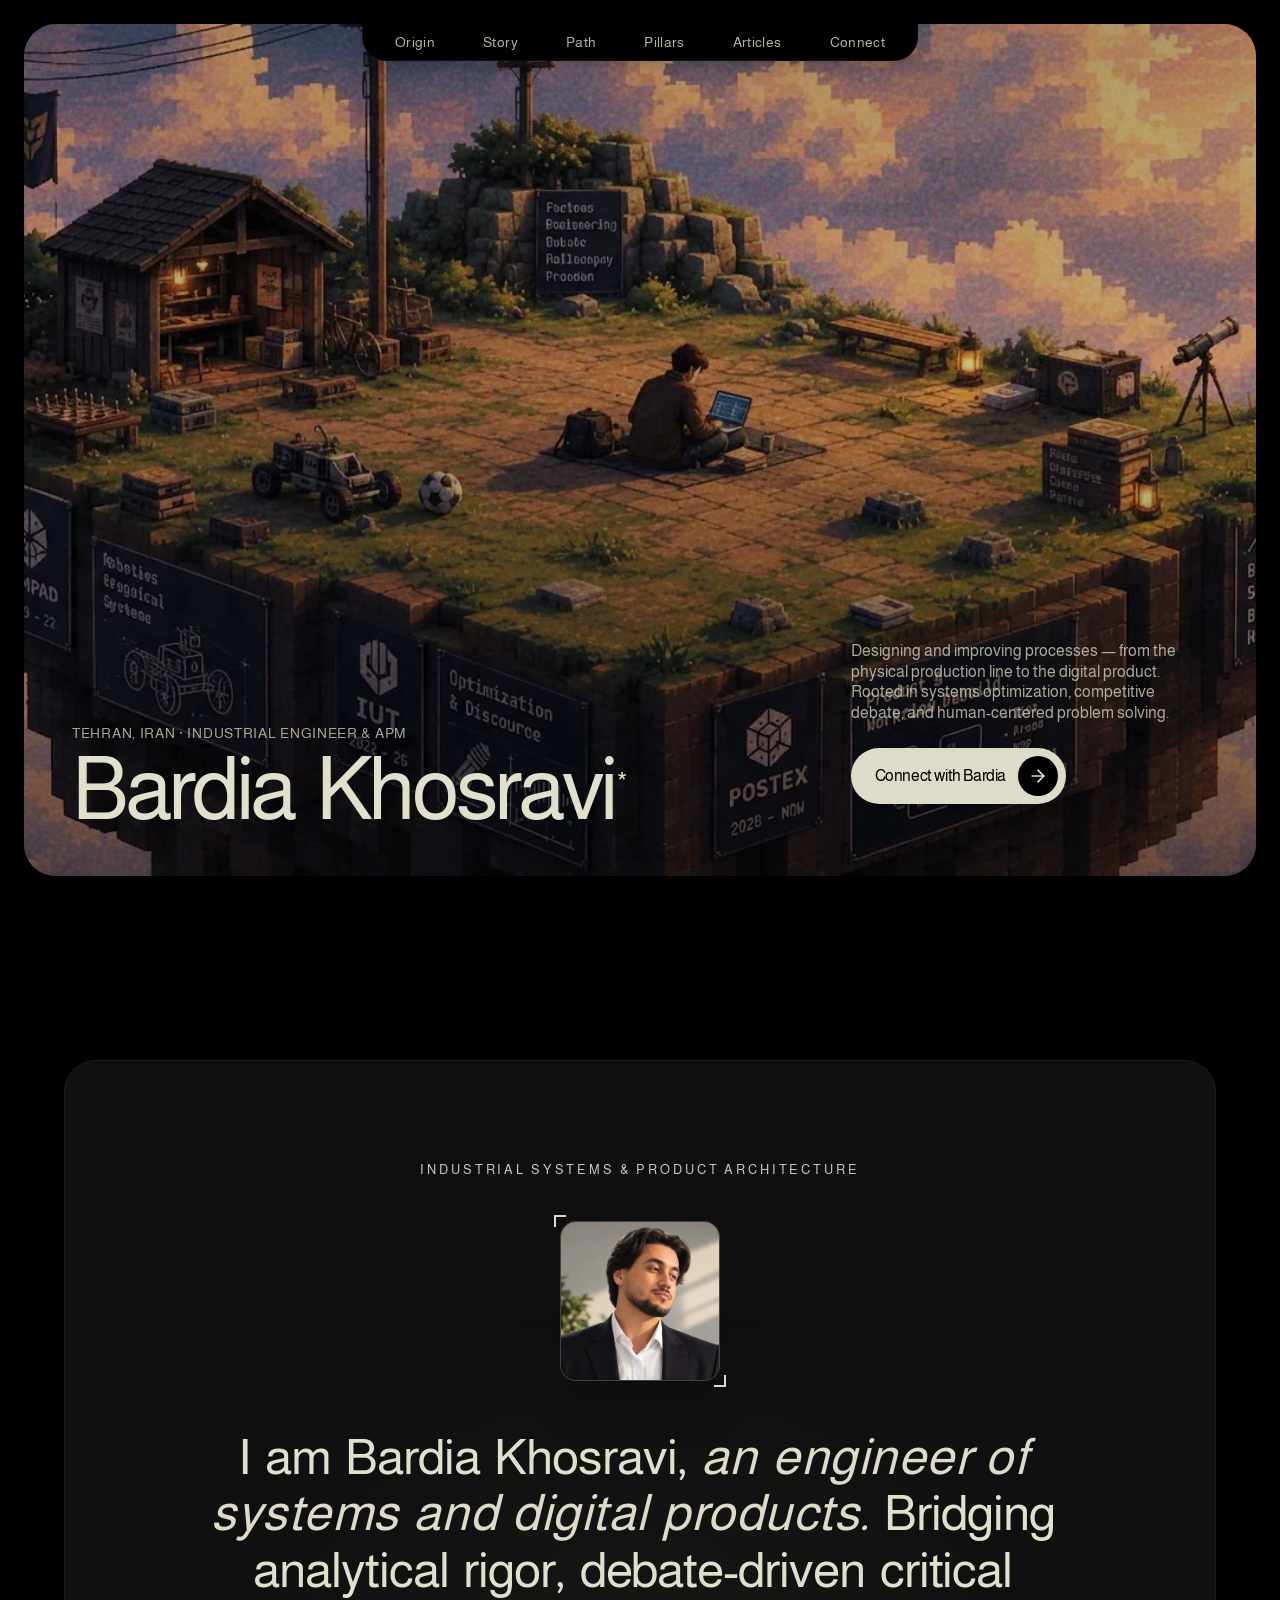
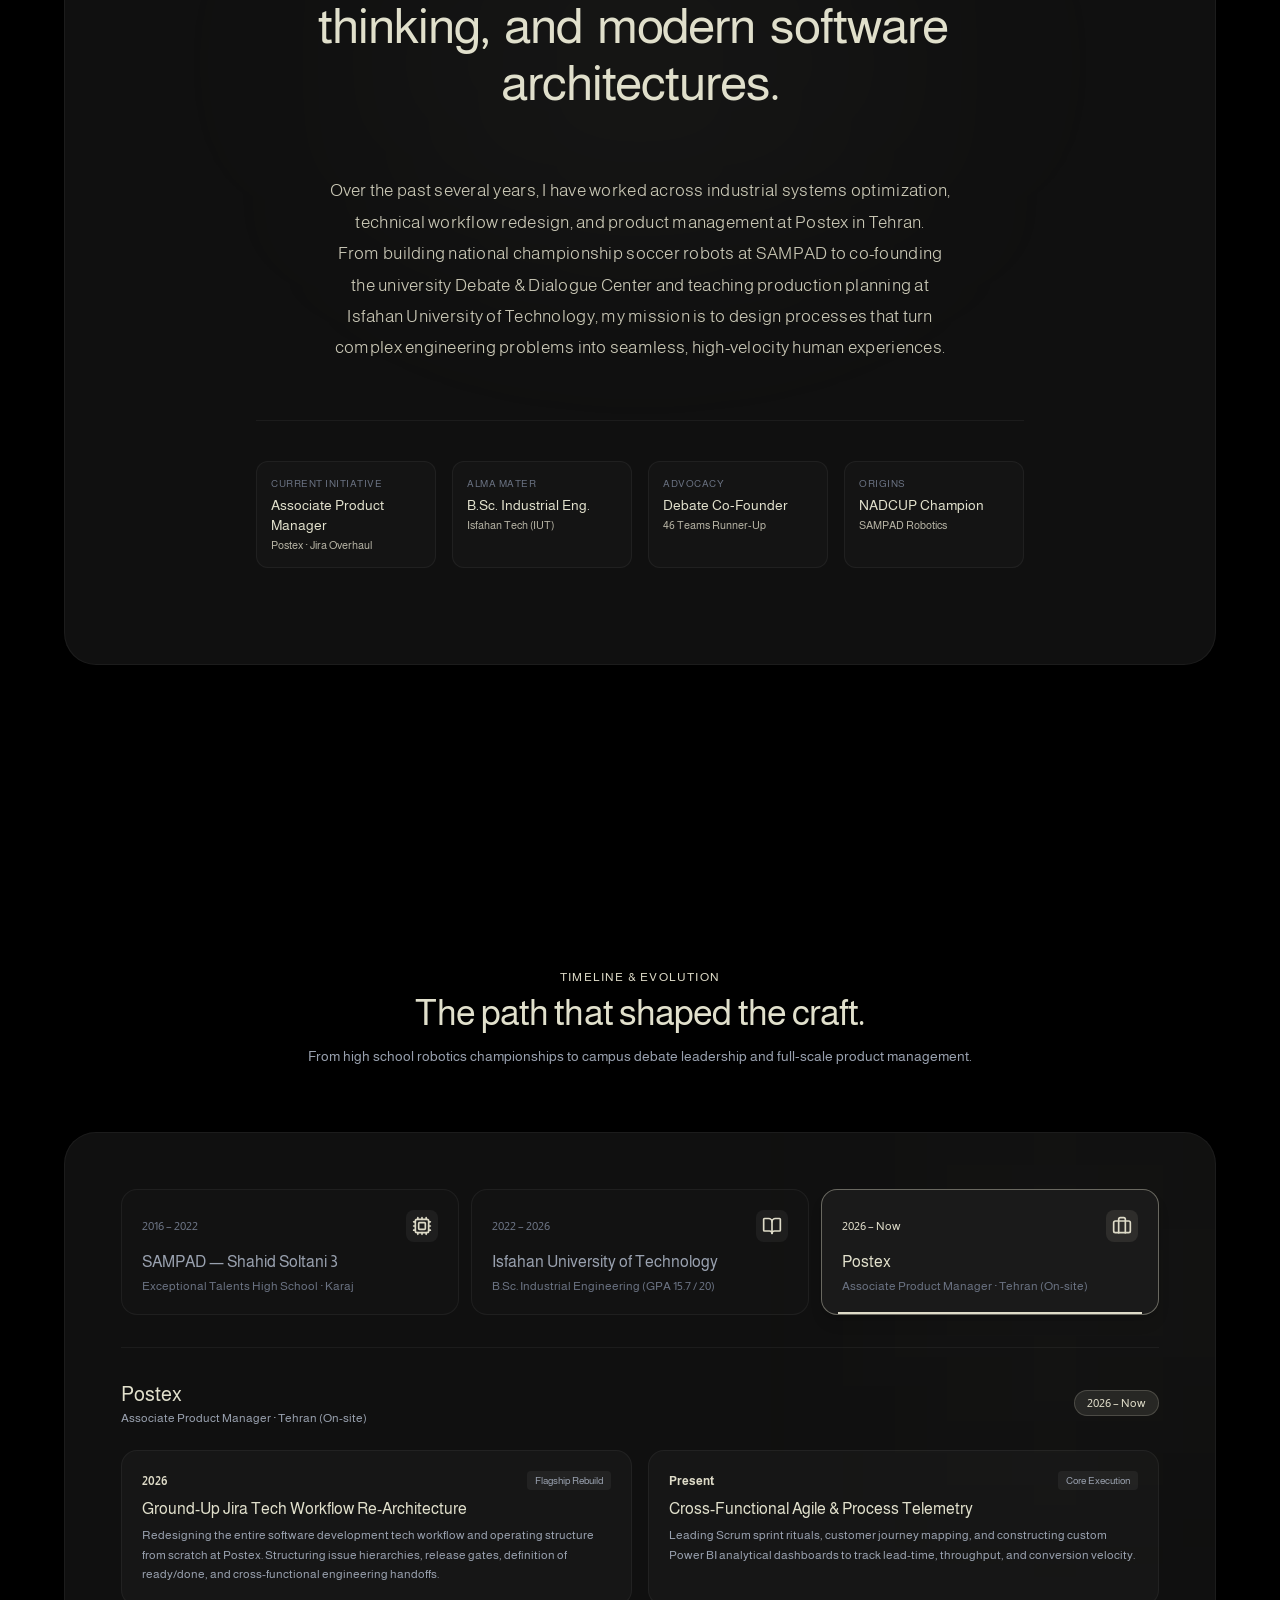
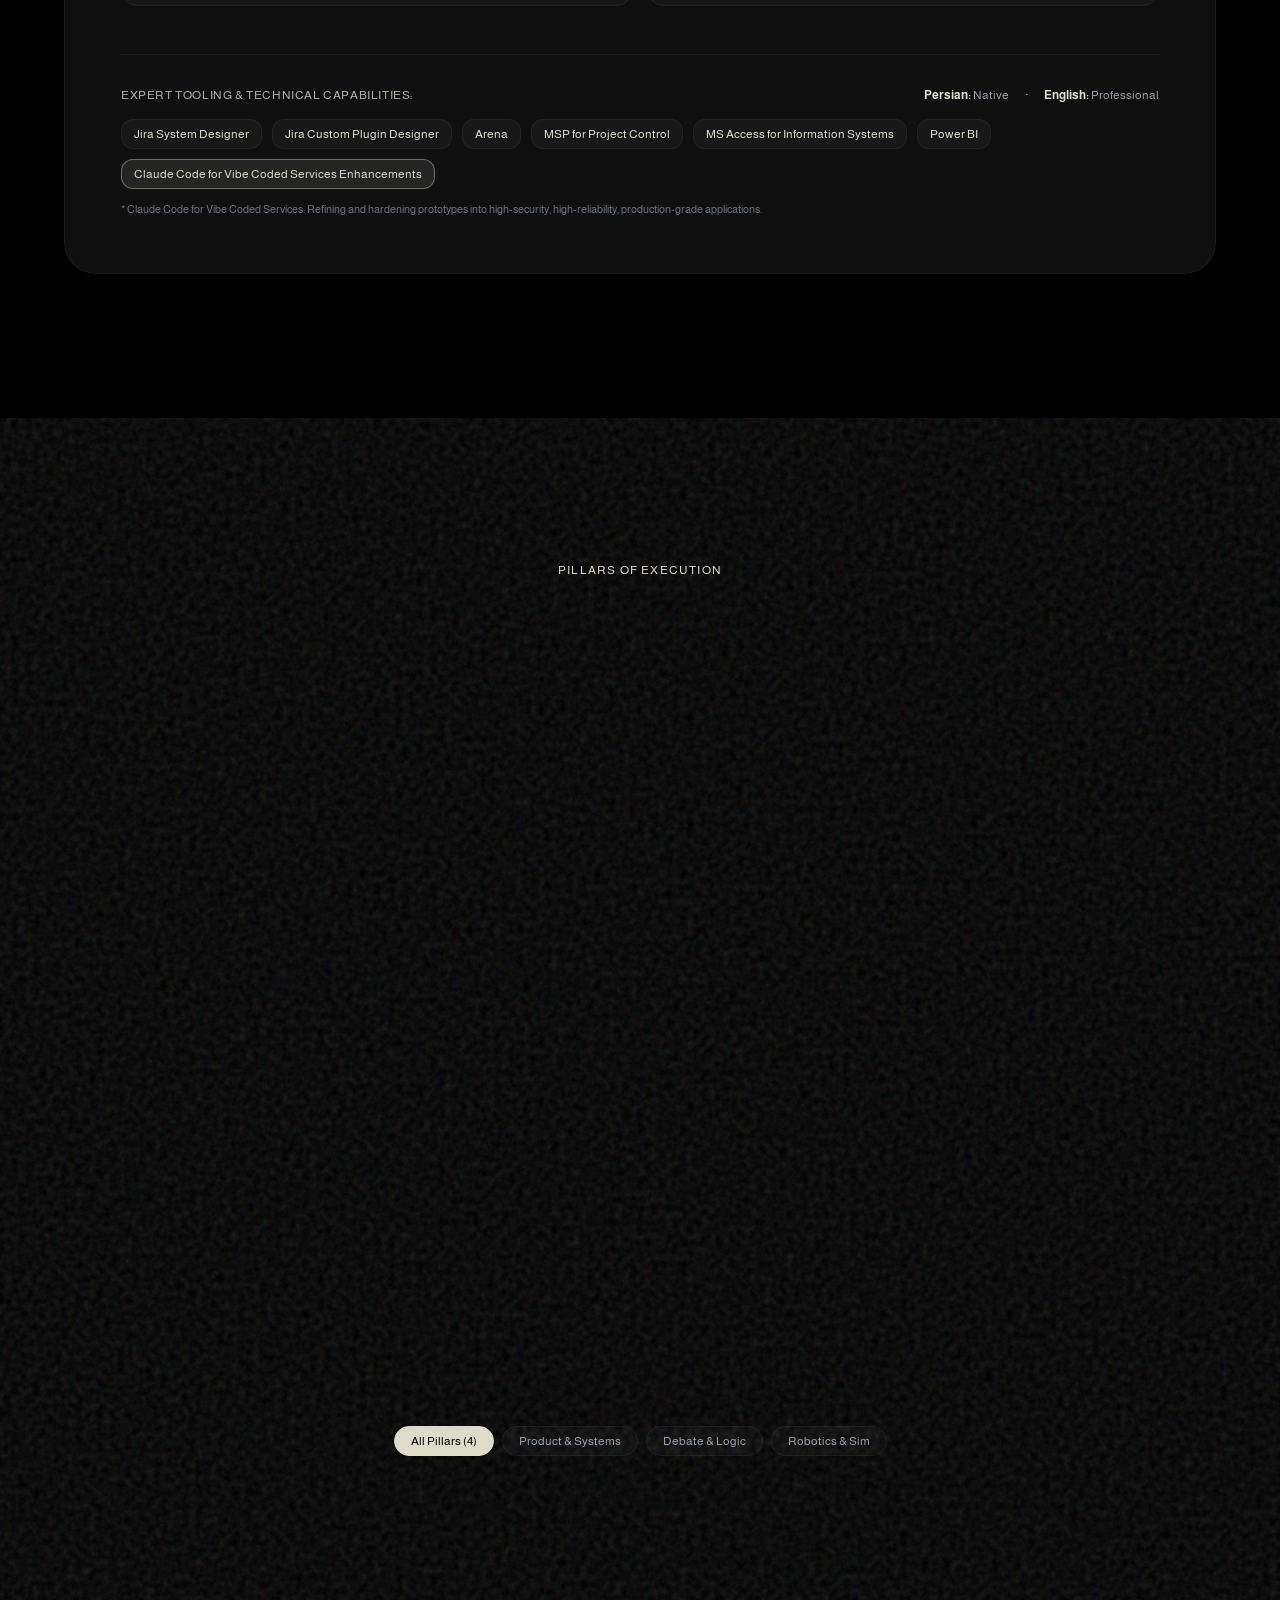
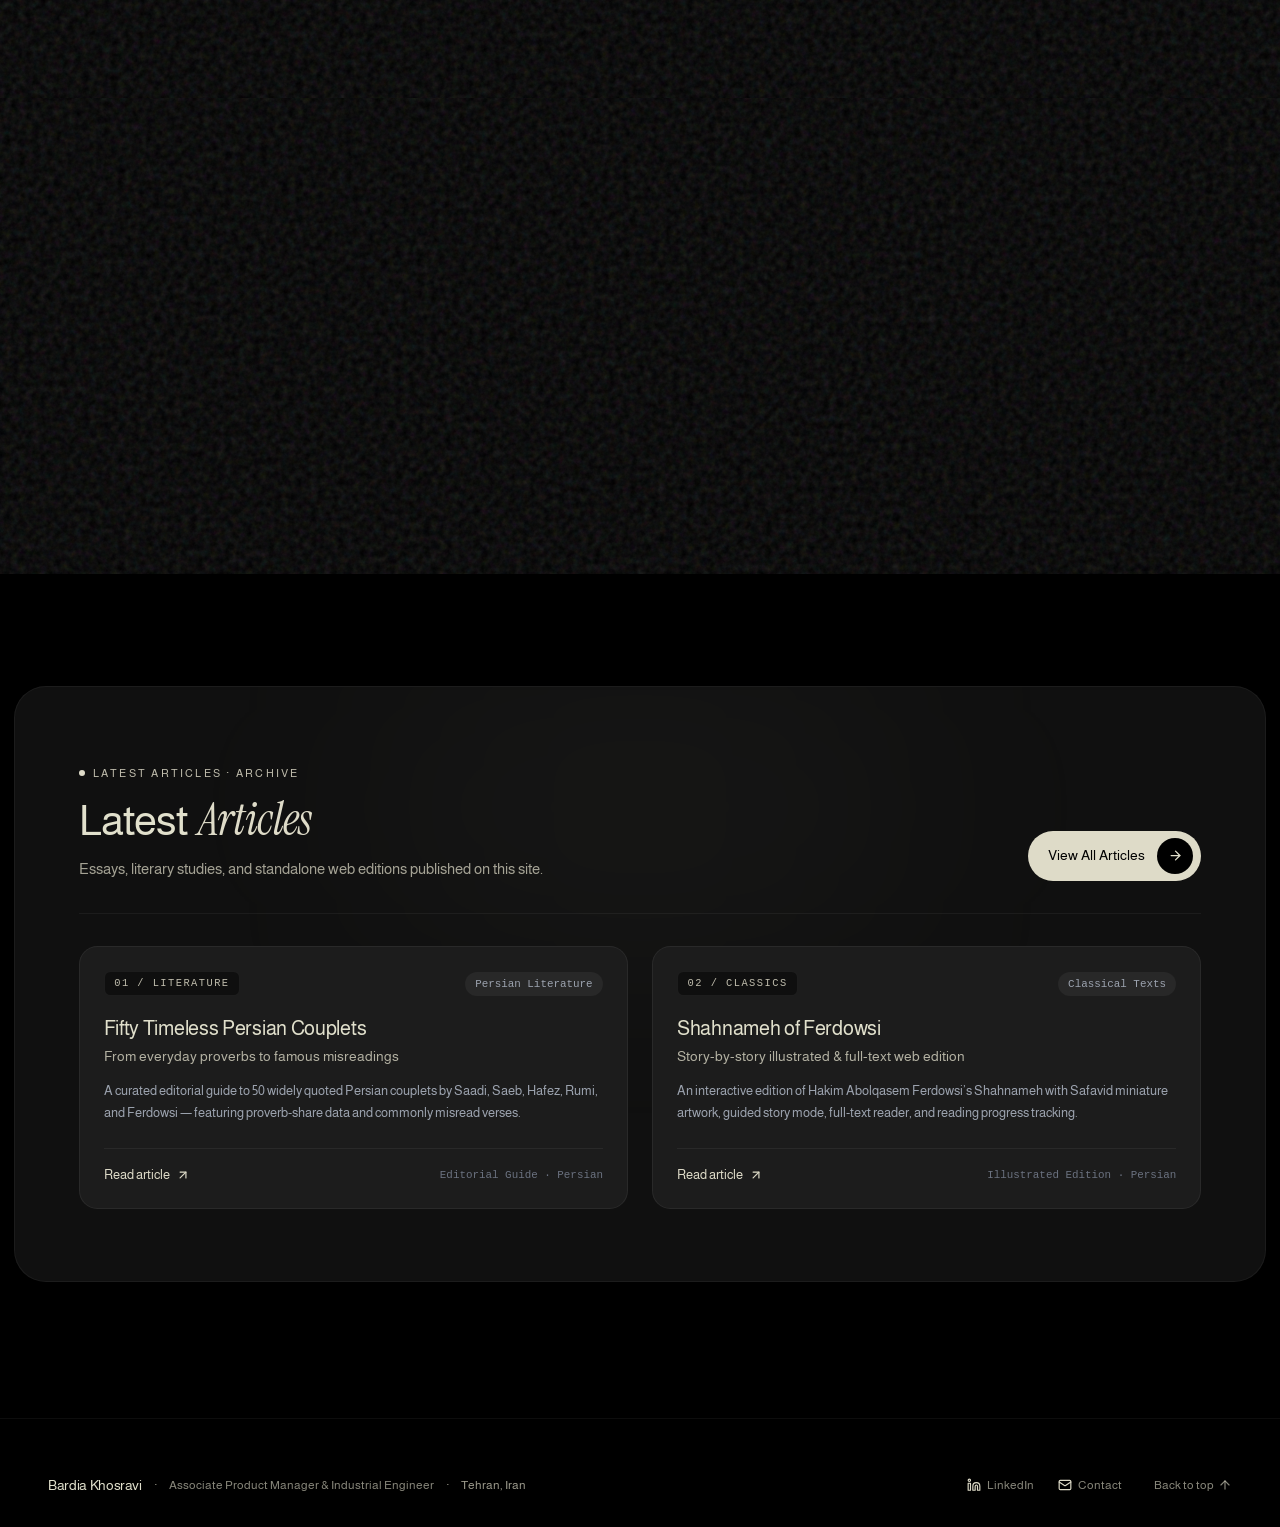
==== commit 97174c21: "Extract uploaded site archive" ====
--- a/index.html
+++ b/index.html
@@ -3,20 +3,52 @@
   <head>
     <meta charset="UTF-8" />
     <meta name="viewport" content="width=device-width, initial-scale=1.0, viewport-fit=cover" />
-    <title>Bardia Khosravi</title>
-    <meta name="description" content="Designing and improving processes — from the production line to the digital product." />
-    <meta property="og:title" content="Bardia Khosravi — Associate Product Manager & Industrial Engineer" />
-    <meta property="og:description" content="Designing and improving processes — from the production line to the digital product." />
+    <title>Bardia Khosravi — Associate Product Manager &amp; Industrial Engineer</title>
+    <meta name="description" content="Bardia Khosravi is an Associate Product Manager and Industrial Engineer in Tehran, designing and improving processes from the production line to digital products." />
+    <link rel="canonical" href="https://bardiakhosravi.ir/" />
+
+    <!-- Open Graph -->
     <meta property="og:type" content="profile" />
+    <meta property="og:site_name" content="Bardia Khosravi" />
+    <meta property="og:url" content="https://bardiakhosravi.ir/" />
+    <meta property="og:title" content="Bardia Khosravi — Associate Product Manager &amp; Industrial Engineer" />
+    <meta property="og:description" content="Bardia Khosravi is an Associate Product Manager and Industrial Engineer in Tehran, designing and improving processes from the production line to digital products." />
+    <meta property="og:image" content="https://bardiakhosravi.ir/og-image.jpg" />
+    <meta property="og:image:alt" content="Bardia Khosravi — Associate Product Manager &amp; Industrial Engineer" />
+
+    <!-- Twitter -->
     <meta name="twitter:card" content="summary_large_image" />
-    <link rel="preconnect" href="https://fonts.googleapis.com" />
-    <link rel="preconnect" href="https://fonts.gstatic.com" crossorigin />
-    <link href="https://fonts.googleapis.com/css2?family=Almarai:wght@300;400;700;800&family=Instrument+Serif:ital@1&display=swap" rel="stylesheet" />
+    <meta name="twitter:title" content="Bardia Khosravi — Associate Product Manager &amp; Industrial Engineer" />
+    <meta name="twitter:description" content="Bardia Khosravi is an Associate Product Manager and Industrial Engineer in Tehran, designing and improving processes from the production line to digital products." />
+    <meta name="twitter:image" content="https://bardiakhosravi.ir/og-image.jpg" />
+
+    <!-- Favicons & Web Manifest -->
+    <link rel="icon" href="/favicon.ico" sizes="any" />
+    <link rel="icon" href="/favicon.svg" type="image/svg+xml" />
+    <link rel="icon" type="image/png" sizes="16x16" href="/icons/favicon-16x16.png" />
+    <link rel="icon" type="image/png" sizes="32x32" href="/icons/favicon-32x32.png" />
+    <link rel="icon" type="image/png" sizes="48x48" href="/icons/favicon-48x48.png" />
+    <link rel="apple-touch-icon" sizes="180x180" href="/icons/apple-touch-icon.png" />
+    <link rel="manifest" href="/site.webmanifest" />
+    <meta name="theme-color" content="#000000" />
+
+    <!-- Preload hero poster so first paint never waits for hero-background.mp4 -->
+    <link rel="preload" as="image" href="/hero-poster.webp" fetchpriority="high" />
+
+    <!-- Self-hosted fonts (Almarai 300/400/700/800 + Instrument Serif 400 italic, font-display: swap) -->
+    <link rel="stylesheet" href="/fonts/fonts-home.css?v=1" />
+
     <script type="module" crossorigin src="/assets/index-v7Kq2mXa.js"></script>
-    <link rel="stylesheet" crossorigin href="/assets/index-v7Zr9pLd.css">
+    <link rel="stylesheet" crossorigin href="/assets/index-v7Zr9pLd.css" />
     <style>
       img[src="/photo.webp"] { filter: none !important; }
-      /* Disable the message submission form inside the Connect modal while keeping direct Email & LinkedIn intact */
+
+      /* Paint hero poster immediately before video frames decode */
+      #hero video {
+        background: #000000 url('/hero-poster.webp') center / cover no-repeat;
+      }
+
+      /* Suppress non-functional contact form in compiled bundle while keeping direct Email & LinkedIn intact */
       .bg-\[\#121212\] form {
         display: none !important;
       }
@@ -29,19 +61,19 @@
         line-height: 1.6;
       }
 
-      /* Latest Writings section matching the dark ivory visual system */
-      #writings {
+      /* Latest Articles section matching the dark ivory visual system */
+      #articles {
         background-color: #000000;
         position: relative;
         padding: 5rem 1rem 7rem;
         overflow: hidden;
       }
       @media (min-width: 768px) {
-        #writings {
+        #articles {
           padding: 7rem 1.5rem 8.5rem;
         }
       }
-      .bk-writings-shell {
+      .bk-articles-shell {
         max-width: 80rem;
         margin: 0 auto;
         background-color: #101010;
@@ -52,17 +84,17 @@
         overflow: hidden;
       }
       @media (min-width: 640px) {
-        .bk-writings-shell {
+        .bk-articles-shell {
           padding: 3rem 2.25rem;
         }
       }
       @media (min-width: 768px) {
-        .bk-writings-shell {
+        .bk-articles-shell {
           border-radius: 2rem;
           padding: 4rem 3.5rem;
         }
       }
-      .bk-writings-glow {
+      .bk-articles-glow {
         position: absolute;
         top: 0;
         left: 50%;
@@ -74,7 +106,7 @@
         border-radius: 9999px;
         pointer-events: none;
       }
-      .bk-writings-header {
+      .bk-articles-header {
         position: relative;
         z-index: 1;
         display: flex;
@@ -87,12 +119,12 @@
         margin-bottom: 2rem;
       }
       @media (min-width: 768px) {
-        .bk-writings-header {
+        .bk-articles-header {
           flex-direction: row;
           align-items: flex-end;
         }
       }
-      .bk-writings-kicker {
+      .bk-articles-kicker {
         display: inline-flex;
         align-items: center;
         gap: 0.5rem;
@@ -103,26 +135,21 @@
         color: rgba(222, 219, 200, 0.85);
         margin-bottom: 0.75rem;
       }
-      .bk-writings-dot {
+      .bk-articles-dot {
         width: 6px;
         height: 6px;
         border-radius: 9999px;
         background-color: #dedbc8;
       }
-      .bk-writings-title {
+      .bk-articles-title {
         color: #e1e0cc;
-        font-size: 1.85rem;
+        font-size: clamp(1.65rem, 5.2vw, 2.65rem);
         line-height: 1.15;
         font-weight: 400;
         letter-spacing: -0.02em;
         margin: 0;
       }
-      @media (min-width: 768px) {
-        .bk-writings-title {
-          font-size: 2.65rem;
-        }
-      }
-      .bk-writings-title-serif {
+      .bk-articles-title-serif {
         font-family: 'Instrument Serif', serif;
         font-style: italic;
         color: #dedbc8;
@@ -130,7 +157,7 @@
         margin-left: 0.2rem;
         font-size: 1.08em;
       }
-      .bk-writings-sub {
+      .bk-articles-sub {
         color: rgba(222, 219, 200, 0.72);
         font-size: 0.92rem;
         line-height: 1.65;
@@ -170,7 +197,7 @@
       .bk-archive-btn:hover .bk-archive-btn-icon {
         transform: scale(1.08);
       }
-      .bk-writings-grid {
+      .bk-articles-grid {
         position: relative;
         z-index: 1;
         display: grid;
@@ -178,7 +205,7 @@
         gap: 1rem;
       }
       @media (min-width: 768px) {
-        .bk-writings-grid {
+        .bk-articles-grid {
           grid-template-columns: repeat(2, minmax(0, 1fr));
           gap: 1.25rem;
         }
@@ -203,6 +230,7 @@
         display: flex;
         align-items: center;
         justify-content: space-between;
+        flex-wrap: wrap;
         gap: 0.75rem;
         margin-bottom: 1.15rem;
       }
@@ -251,6 +279,7 @@
         display: flex;
         align-items: center;
         justify-content: space-between;
+        flex-wrap: wrap;
         gap: 0.75rem;
       }
       .bk-card-cta {
@@ -270,7 +299,7 @@
         font-size: 0.68rem;
         color: #6b7280;
       }
-    
+
       /* ===== Cross-Device & Cross-Mobile-Browser Responsiveness ===== */
       html {
         -webkit-text-size-adjust: 100%;
@@ -287,7 +316,6 @@
       }
       button, a { touch-action: manipulation; }
 
-      /* iOS Safari backdrop-filter support & safe-area header */
       #root header {
         padding-top: env(safe-area-inset-top, 0px);
         padding-inline: max(0.5rem, env(safe-area-inset-left, 0px)) max(0.5rem, env(safe-area-inset-right, 0px));
@@ -301,7 +329,6 @@
       }
       #root header nav::-webkit-scrollbar { display: none; }
 
-      /* Dynamic viewport height for hero & modals on iOS Safari / Android Chrome / Samsung Internet */
       #root .min-h-screen {
         min-height: 100vh;
         min-height: 100svh;
@@ -313,179 +340,57 @@
         -webkit-overflow-scrolling: touch;
       }
 
-      /* Prevent stuck hover state on touch devices */
       @media (hover: none) {
         .bk-article-card:hover { transform: none; }
         .bk-archive-btn:hover { gap: 0.75rem; }
       }
 
-      /* Safe areas & small-phone (320px-480px) refinements for Latest Writings */
-      #writings {
+      #articles {
         padding-inline: max(0.85rem, env(safe-area-inset-left, 0px)) max(0.85rem, env(safe-area-inset-right, 0px));
       }
-      .bk-writings-title { font-size: clamp(1.65rem, 5.2vw, 2.65rem); }
-      .bk-card-top, .bk-card-footer { flex-wrap: wrap; }
       @media (max-width: 480px) {
-        #writings { padding-top: 3.25rem; padding-bottom: 4.5rem; }
-        .bk-writings-shell { padding: 1.5rem 1rem; border-radius: 1.15rem; }
+        #articles { padding-top: 3.25rem; padding-bottom: 4.5rem; }
+        .bk-articles-shell { padding: 1.5rem 1rem; border-radius: 1.15rem; }
         .bk-article-card { padding: 1.15rem; }
         .bk-archive-btn { width: 100%; justify-content: space-between; padding: 0.45rem 0.5rem 0.45rem 1.1rem; }
       }
       #root footer {
         padding-bottom: max(2rem, env(safe-area-inset-bottom, 0px));
       }
-
-    
       @media (min-width: 1280px) {
-        .bk-writings-shell { max-width: 84rem; padding: 4.5rem 4rem; }
-        .bk-writings-grid { gap: 1.5rem; }
+        .bk-articles-shell { max-width: 84rem; padding: 4.5rem 4rem; }
+        .bk-articles-grid { gap: 1.5rem; }
       }
       @media (min-width: 1600px) {
-        .bk-writings-shell { max-width: 90rem; }
-      }
-
+        .bk-articles-shell { max-width: 90rem; }
+      }
     </style>
-    <link rel="canonical" href="https://bardiakhosravi.ir/">
-</head>
+  </head>
   <body>
     <div id="root"></div>
+
+    <!-- Built directly into the page (populated synchronously from /articles-data.js) -->
+    <section id="articles" aria-label="Latest Articles">
+      <div class="bk-articles-shell">
+        <div class="bk-articles-glow" aria-hidden="true"></div>
+        <div class="bk-articles-header">
+          <div>
+            <div class="bk-articles-kicker"><span class="bk-articles-dot"></span><span>LATEST ARTICLES · ARCHIVE</span></div>
+            <h2 class="bk-articles-title">Latest <span class="bk-articles-title-serif">Articles</span></h2>
+            <p class="bk-articles-sub">Essays, literary studies, and standalone web editions published on this site.</p>
+          </div>
+          <a class="bk-archive-btn" href="/articles/">
+            <span>View All Articles</span>
+            <span class="bk-archive-btn-icon" aria-hidden="true">
+              <svg width="15" height="15" viewBox="0 0 24 24" fill="none" stroke="currentColor" stroke-width="2" stroke-linecap="round" stroke-linejoin="round"><path d="M5 12h14"/><path d="m12 5 7 7-7 7"/></svg>
+            </span>
+          </a>
+        </div>
+        <div class="bk-articles-grid" id="bk-articles-grid"></div>
+      </div>
+    </section>
+
     <script src="/articles-data.js?v=2"></script>
-    <script>
-      (function () {
-        var fallbackArticles = [
-          {
-            id: 'famous-persian-couplets',
-            number: '01',
-            badge: '01 / LITERATURE',
-            category: 'Persian Literature',
-            format: 'Analytical Guide · Persian',
-            title: 'Fifty Timeless Persian Couplets',
-            subtitle: 'From everyday proverbs to famous misreadings',
-            description: 'A structured exploration of 50 widely quoted Persian couplets by Saadi, Saeb, Hafez, Rumi, and Ferdowsi — complete with proverb frequency charts and commonly misread verses.',
-            url: '/famous-persian-couplets.html'
-          },
-          {
-            id: 'shahnameh',
-            number: '02',
-            badge: '02 / CLASSICS',
-            category: 'Classical Texts',
-            format: 'Complete Edition · Persian',
-            title: 'Shahnameh of Ferdowsi',
-            subtitle: 'Complete, structured & annotated web edition',
-            description: 'The complete epic text of Hakim Abolqasem Ferdowsi’s Shahnameh, organized with clean typography and readable structure for effortless browsing on the web.',
-            url: '/shahnameh.html'
-          }
-        ];
-
-        function escapeHtml(str) {
-          return String(str || '')
-            .replace(/&/g, '&amp;')
-            .replace(/</g, '&lt;')
-            .replace(/>/g, '&gt;')
-            .replace(/"/g, '&quot;');
-        }
-
-        function buildWritingsSection() {
-          var articles = Array.isArray(window.SITE_ARTICLES) && window.SITE_ARTICLES.length
-            ? window.SITE_ARTICLES.slice(0, 4)
-            : fallbackArticles;
-
-          var cardsHtml = articles.map(function (item) {
-            return (
-              '<a class="bk-article-card" href="' + escapeHtml(item.url) + '">' +
-                '<div>' +
-                  '<div class="bk-card-top">' +
-                    '<span class="bk-card-badge">' + escapeHtml(item.badge) + '</span>' +
-                    '<span class="bk-card-cat">' + escapeHtml(item.category) + '</span>' +
-                  '</div>' +
-                  '<h3 class="bk-card-title">' + escapeHtml(item.title) + '</h3>' +
-                  (item.subtitle ? '<p class="bk-card-subtitle">' + escapeHtml(item.subtitle) + '</p>' : '') +
-                  '<p class="bk-card-desc">' + escapeHtml(item.description) + '</p>' +
-                '</div>' +
-                '<div class="bk-card-footer">' +
-                  '<span class="bk-card-cta">' +
-                    '<span>Read article</span>' +
-                    '<svg width="14" height="14" viewBox="0 0 24 24" fill="none" stroke="currentColor" stroke-width="2" stroke-linecap="round" stroke-linejoin="round" aria-hidden="true"><path d="M7 17 17 7"/><path d="M7 7h10v10"/></svg>' +
-                  '</span>' +
-                  '<span class="bk-card-meta">' + escapeHtml(item.format || 'HTML') + '</span>' +
-                '</div>' +
-              '</a>'
-            );
-          }).join('');
-
-          var section = document.createElement('section');
-          section.id = 'writings';
-          section.setAttribute('aria-label', 'Latest Writings');
-          section.innerHTML =
-            '<div class="bk-writings-shell">' +
-              '<div class="bk-writings-glow" aria-hidden="true"></div>' +
-              '<div class="bk-writings-header">' +
-                '<div>' +
-                  '<div class="bk-writings-kicker"><span class="bk-writings-dot"></span><span>LATEST WRITINGS · ARCHIVE</span></div>' +
-                  '<h2 class="bk-writings-title">Latest <span class="bk-writings-title-serif">Writings</span></h2>' +
-                  '<p class="bk-writings-sub">Essays, literary studies, and standalone web editions published on this site.</p>' +
-                '</div>' +
-                '<a class="bk-archive-btn" href="/articles/">' +
-                  '<span>View All Articles</span>' +
-                  '<span class="bk-archive-btn-icon" aria-hidden="true">' +
-                    '<svg width="15" height="15" viewBox="0 0 24 24" fill="none" stroke="currentColor" stroke-width="2" stroke-linecap="round" stroke-linejoin="round"><path d="M5 12h14"/><path d="m12 5 7 7-7 7"/></svg>' +
-                  '</span>' +
-                '</a>' +
-              '</div>' +
-              '<div class="bk-writings-grid">' + cardsHtml + '</div>' +
-            '</div>';
-          return section;
-        }
-
-        function enhanceConnectModal() {
-          var forms = document.querySelectorAll('#root form');
-          forms.forEach(function (form) {
-            var modal = form.closest('.bg-\\[\\#121212\\]');
-            if (!modal) return;
-            if (!modal.querySelector('.bk-connect-note')) {
-              var note = document.createElement('p');
-              note.className = 'bk-connect-note';
-              note.textContent = 'Direct email or LinkedIn is the best way to reach me.';
-              form.parentNode.insertBefore(note, form);
-            }
-          });
-        }
-
-        function mountEnhancements() {
-          var footer = document.querySelector('#root footer');
-          if (footer && !document.getElementById('writings')) {
-            footer.parentNode.insertBefore(buildWritingsSection(), footer);
-          }
-
-          var nav = document.querySelector('#root header nav');
-          if (nav && !nav.querySelector('[data-bk-nav="writings"]')) {
-            var btn = document.createElement('button');
-            btn.type = 'button';
-            btn.setAttribute('data-bk-nav', 'writings');
-            btn.textContent = 'Writings';
-            btn.style.color = 'rgba(225, 224, 204, 0.8)';
-            btn.className = 'text-[10px] sm:text-xs md:text-sm font-normal tracking-wide transition-colors duration-200 cursor-pointer whitespace-nowrap focus:outline-none';
-            btn.addEventListener('mouseenter', function () { btn.style.color = '#E1E0CC'; });
-            btn.addEventListener('mouseleave', function () { btn.style.color = 'rgba(225, 224, 204, 0.8)'; });
-            btn.addEventListener('click', function () {
-              var target = document.getElementById('writings');
-              if (target) target.scrollIntoView({ behavior: 'smooth' });
-            });
-            var lastBtn = nav.lastElementChild;
-            if (lastBtn) {
-              nav.insertBefore(btn, lastBtn);
-            } else {
-              nav.appendChild(btn);
-            }
-          }
-
-          enhanceConnectModal();
-        }
-
-        mountEnhancements();
-        var observer = new MutationObserver(mountEnhancements);
-        observer.observe(document.getElementById('root'), { childList: true, subtree: true });
-      })();
-    </script>
+    <script src="/home-enhancements.js?v=1"></script>
   </body>
 </html>
--- a/fonts/fonts-home.css
+++ b/fonts/fonts-home.css
@@ -0,0 +1,64 @@
+/* Self-hosted replacement for the Google Fonts request: Almarai 300/400/700/800 + Instrument Serif 400 italic. SIL OFL 1.1. */
+
+@font-face {
+  font-family: 'Almarai';
+  font-style: normal;
+  font-weight: 300;
+  font-display: swap;
+  src: url('/fonts/almarai-latin-300-normal.woff2') format('woff2');
+  unicode-range: U+0000-00FF,U+0131,U+0152-0153,U+02BB-02BC,U+02C6,U+02DA,U+02DC,U+0304,U+0308,U+0329,U+2000-206F,U+20AC,U+2122,U+2191,U+2193,U+2212,U+2215,U+FEFF,U+FFFD;
+}
+
+@font-face {
+  font-family: 'Almarai';
+  font-style: normal;
+  font-weight: 400;
+  font-display: swap;
+  src: url('/fonts/almarai-latin-400-normal.woff2') format('woff2');
+  unicode-range: U+0000-00FF,U+0131,U+0152-0153,U+02BB-02BC,U+02C6,U+02DA,U+02DC,U+0304,U+0308,U+0329,U+2000-206F,U+20AC,U+2122,U+2191,U+2193,U+2212,U+2215,U+FEFF,U+FFFD;
+}
+
+@font-face {
+  font-family: 'Almarai';
+  font-style: normal;
+  font-weight: 700;
+  font-display: swap;
+  src: url('/fonts/almarai-latin-700-normal.woff2') format('woff2');
+  unicode-range: U+0000-00FF,U+0131,U+0152-0153,U+02BB-02BC,U+02C6,U+02DA,U+02DC,U+0304,U+0308,U+0329,U+2000-206F,U+20AC,U+2122,U+2191,U+2193,U+2212,U+2215,U+FEFF,U+FFFD;
+}
+
+@font-face {
+  font-family: 'Almarai';
+  font-style: normal;
+  font-weight: 800;
+  font-display: swap;
+  src: url('/fonts/almarai-latin-800-normal.woff2') format('woff2');
+  unicode-range: U+0000-00FF,U+0131,U+0152-0153,U+02BB-02BC,U+02C6,U+02DA,U+02DC,U+0304,U+0308,U+0329,U+2000-206F,U+20AC,U+2122,U+2191,U+2193,U+2212,U+2215,U+FEFF,U+FFFD;
+}
+
+@font-face {
+  font-family: 'Almarai';
+  font-style: normal;
+  font-weight: 400;
+  font-display: swap;
+  src: url('/fonts/almarai-arabic-400-normal.woff2') format('woff2');
+  unicode-range: U+0600-06FF,U+0750-077F,U+0870-088E,U+0890-0891,U+0897-08E1,U+08E3-08FF,U+200C-200E,U+2010-2011,U+204F,U+2E41,U+FB50-FDFF,U+FE70-FE74,U+FE76-FEFC;
+}
+
+@font-face {
+  font-family: 'Almarai';
+  font-style: normal;
+  font-weight: 700;
+  font-display: swap;
+  src: url('/fonts/almarai-arabic-700-normal.woff2') format('woff2');
+  unicode-range: U+0600-06FF,U+0750-077F,U+0870-088E,U+0890-0891,U+0897-08E1,U+08E3-08FF,U+200C-200E,U+2010-2011,U+204F,U+2E41,U+FB50-FDFF,U+FE70-FE74,U+FE76-FEFC;
+}
+
+@font-face {
+  font-family: 'Instrument Serif';
+  font-style: italic;
+  font-weight: 400;
+  font-display: swap;
+  src: url('/fonts/instrument-serif-latin-400-italic.woff2') format('woff2');
+  unicode-range: U+0000-00FF,U+0131,U+0152-0153,U+02BB-02BC,U+02C6,U+02DA,U+02DC,U+0304,U+0308,U+0329,U+2000-206F,U+20AC,U+2122,U+2191,U+2193,U+2212,U+2215,U+FEFF,U+FFFD;
+}
